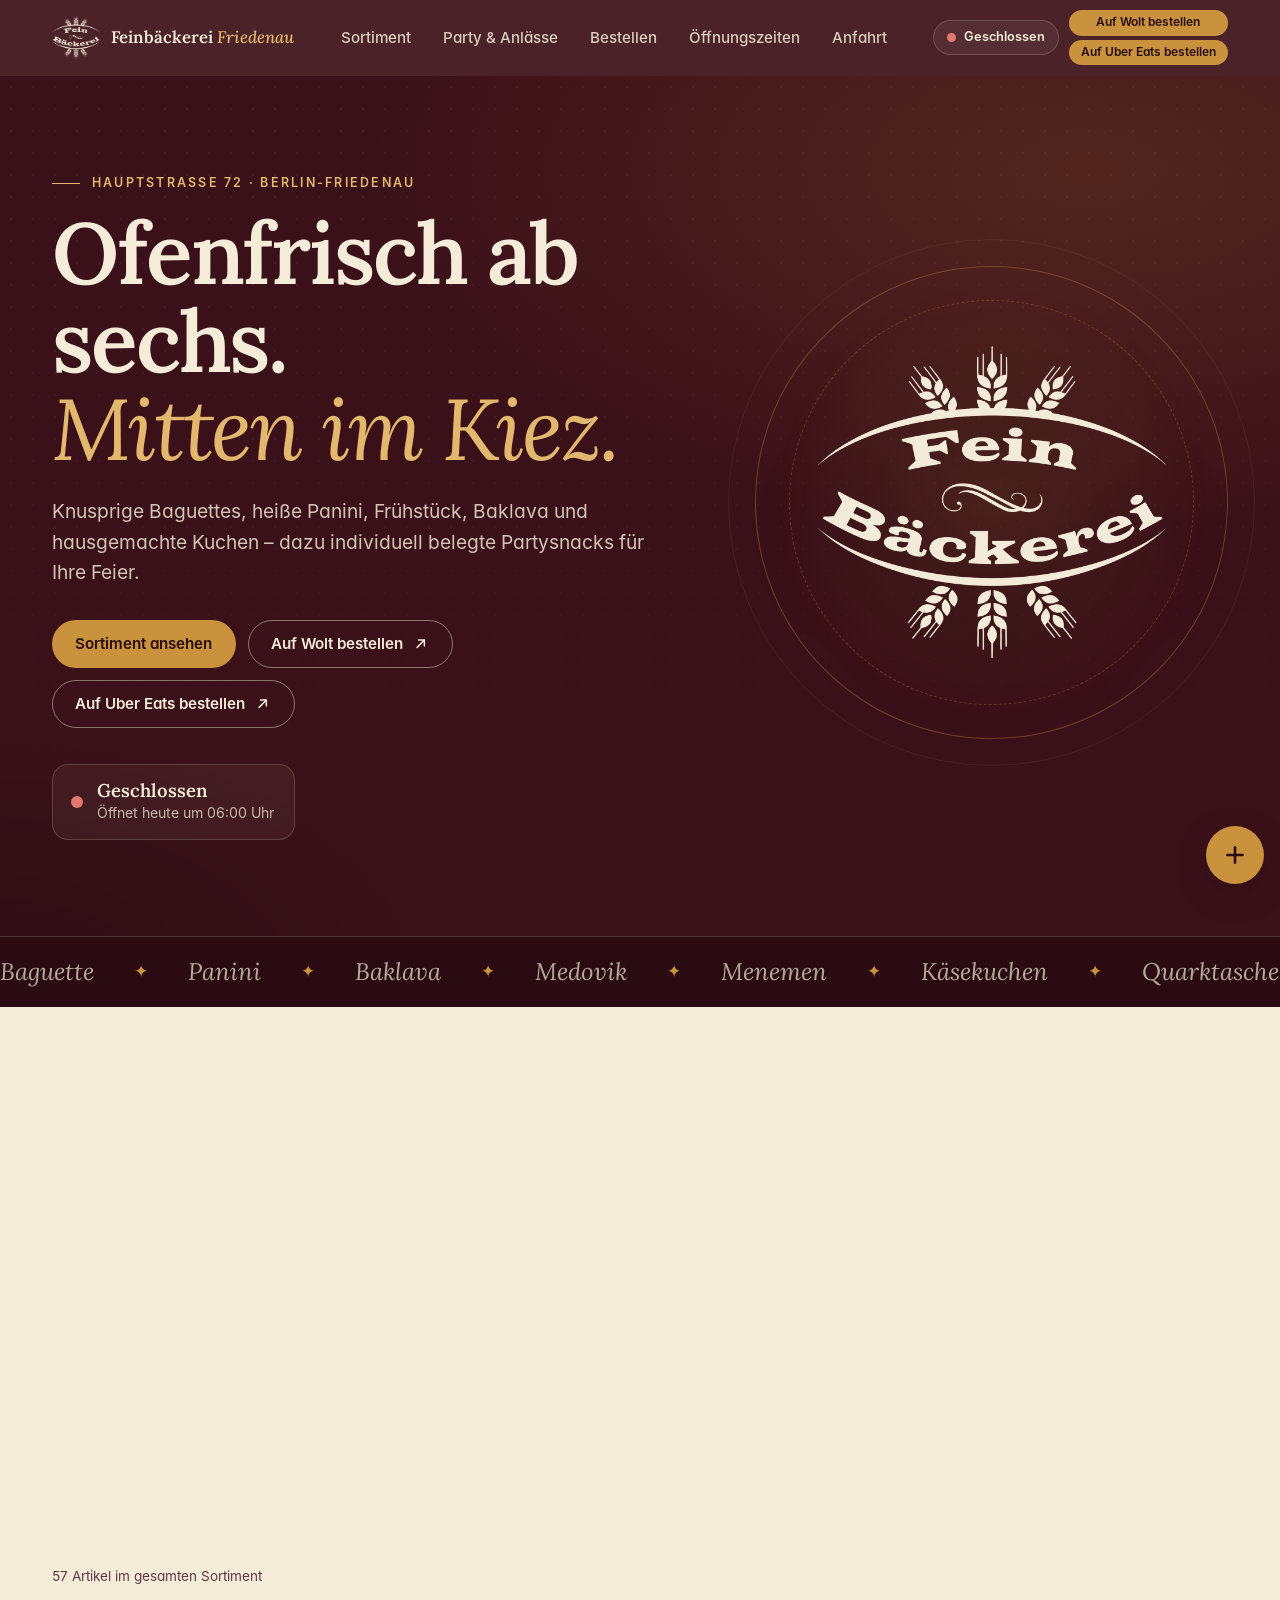
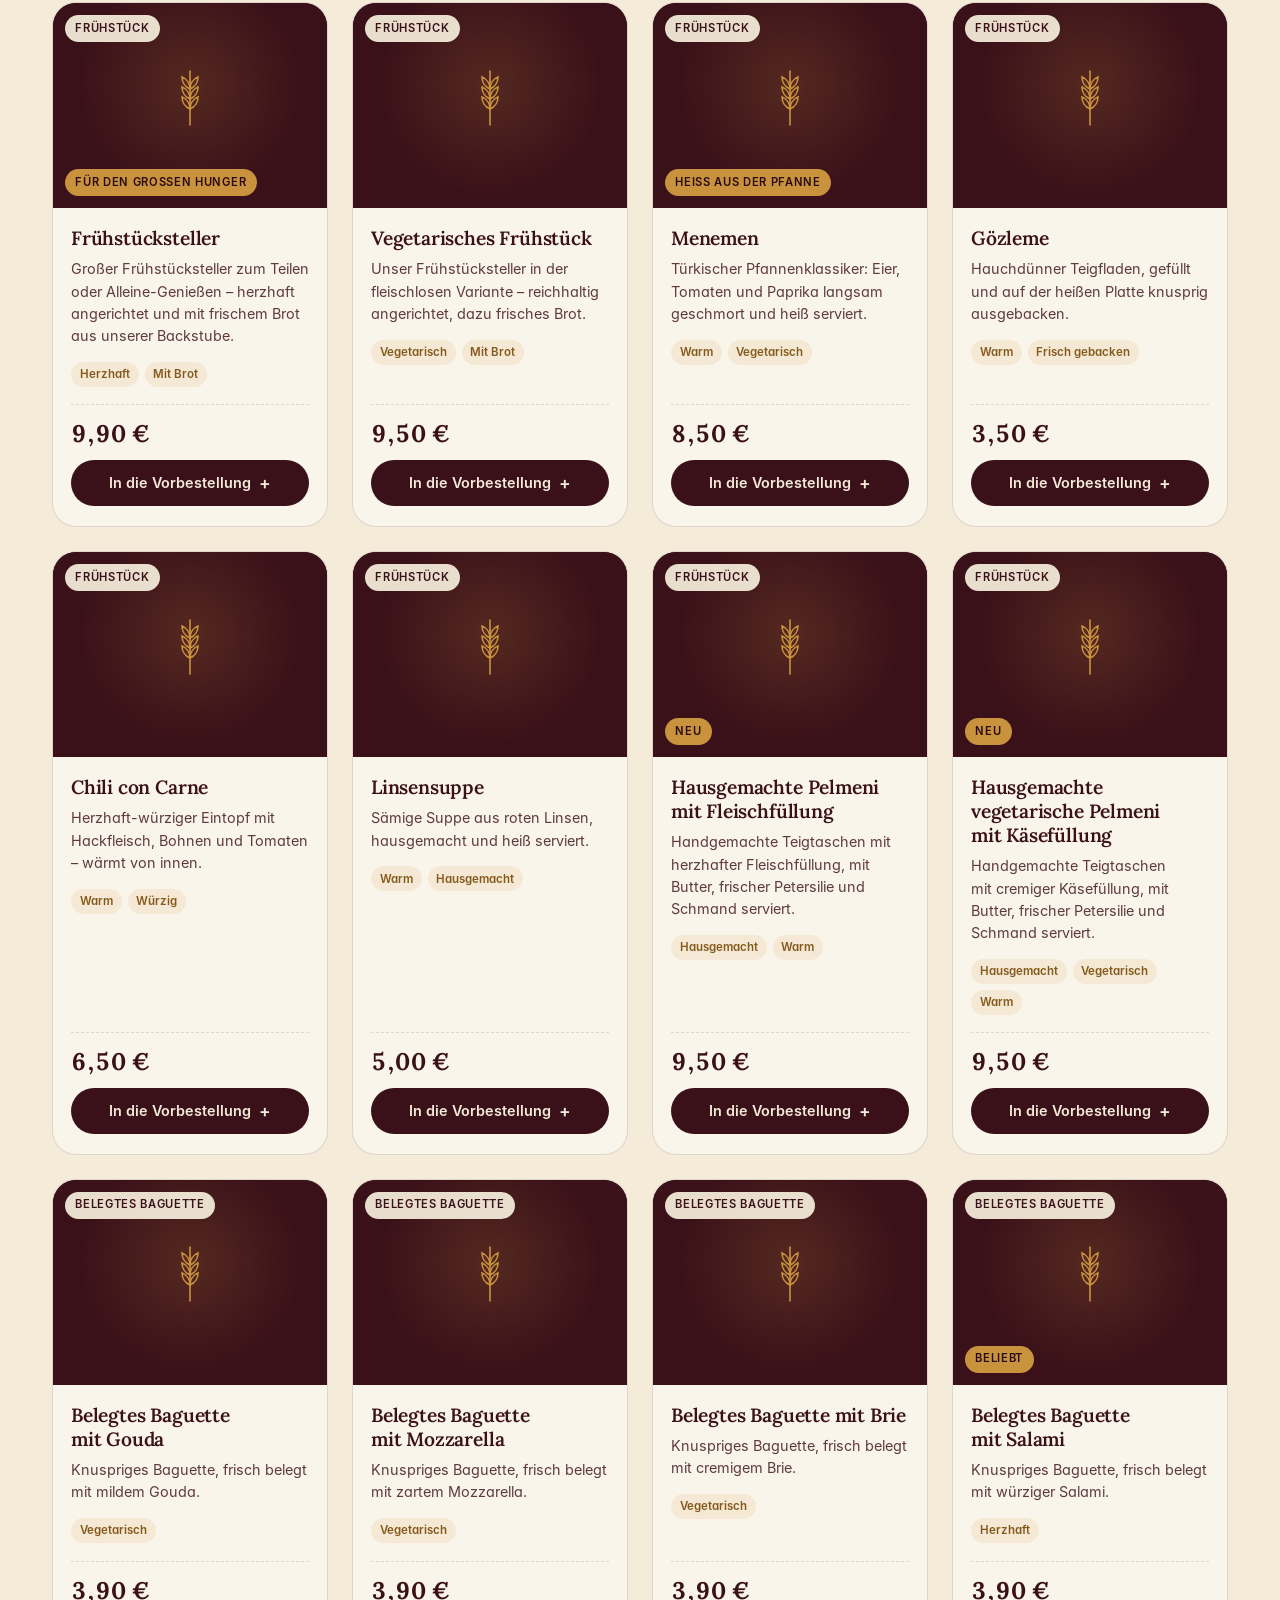
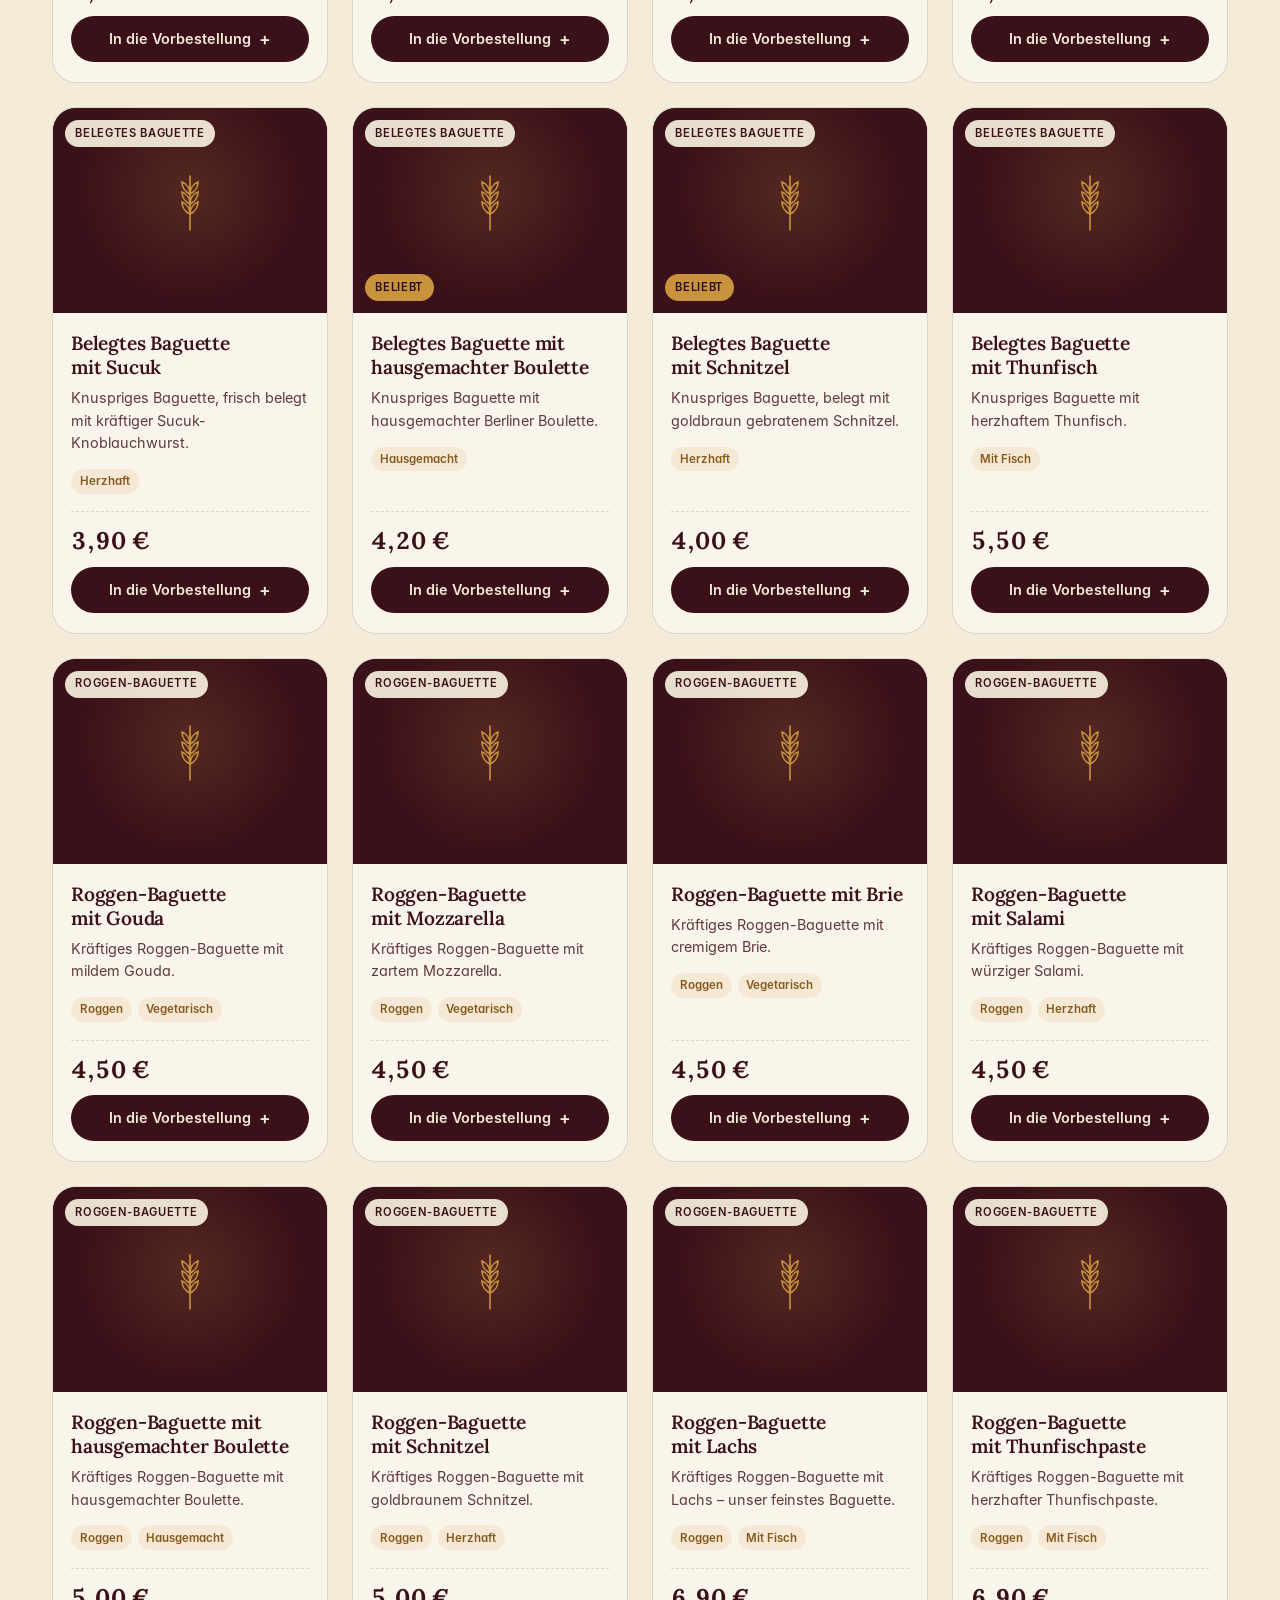
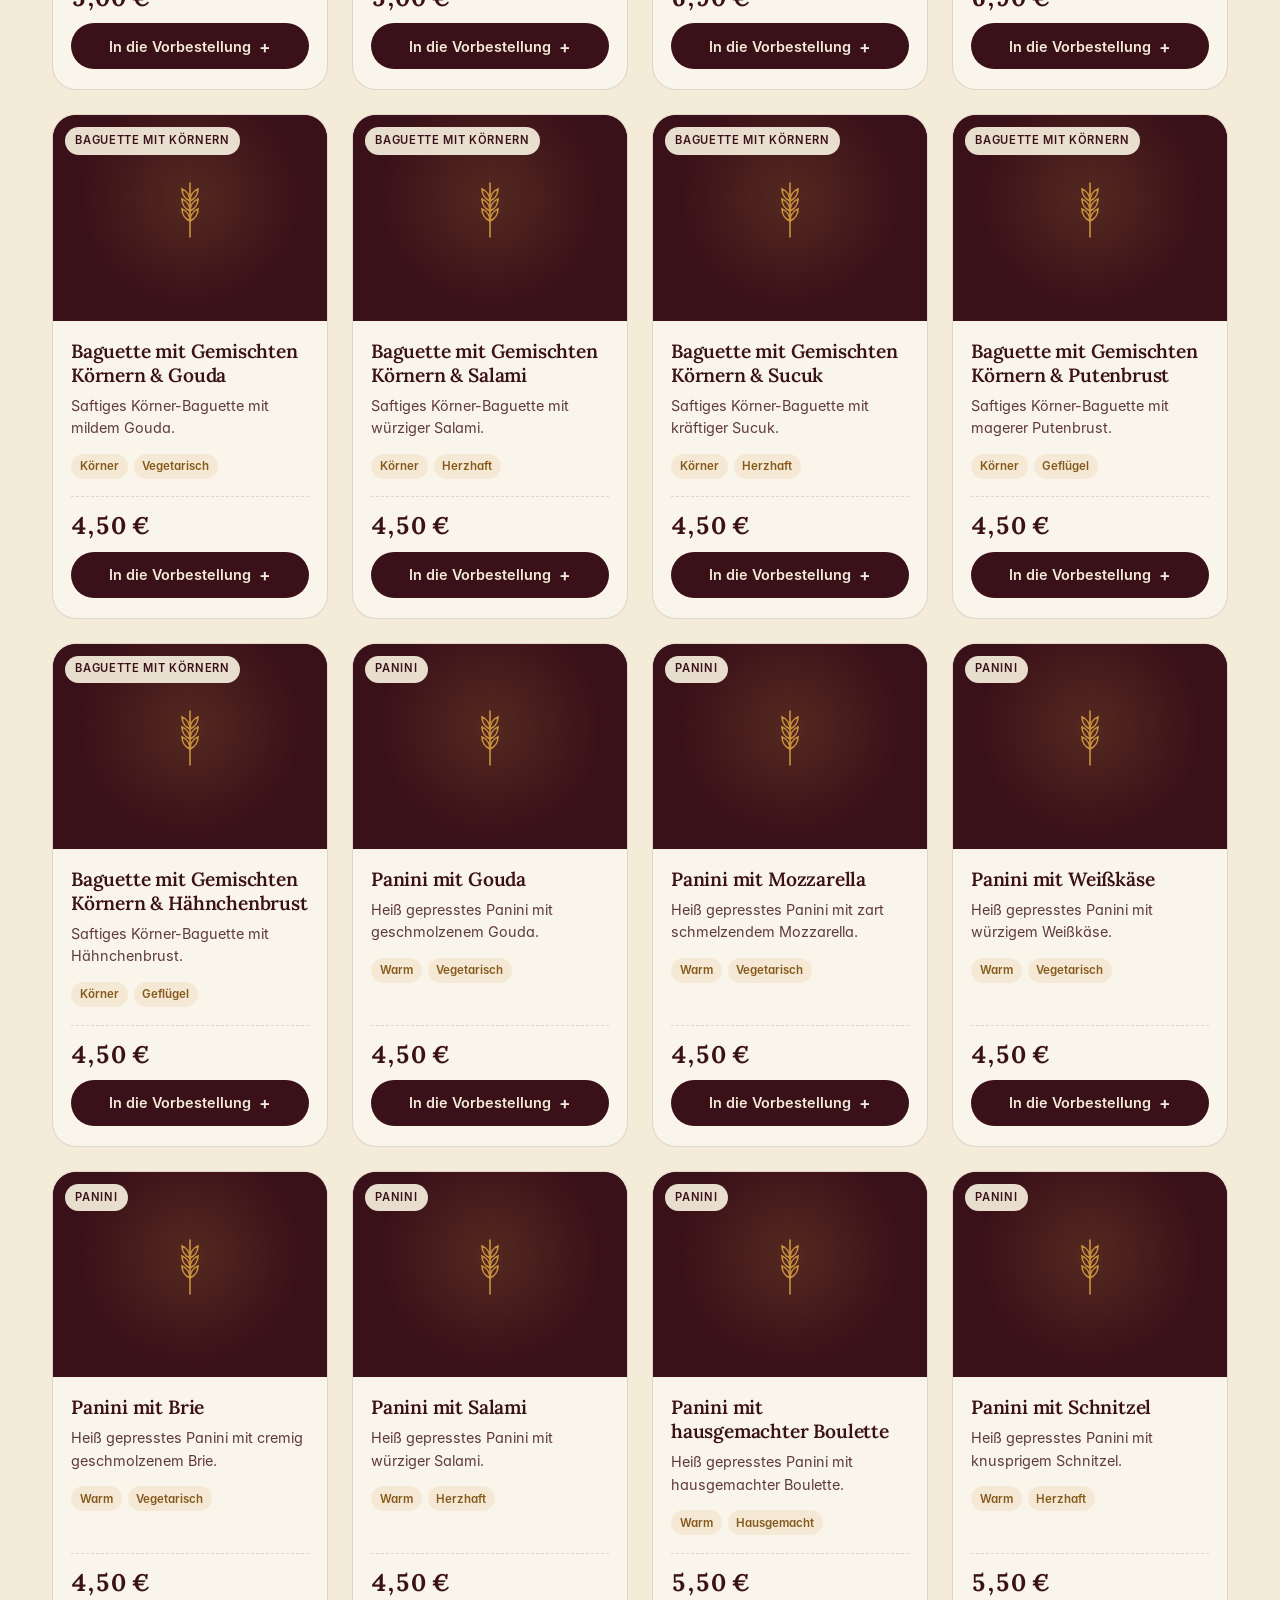
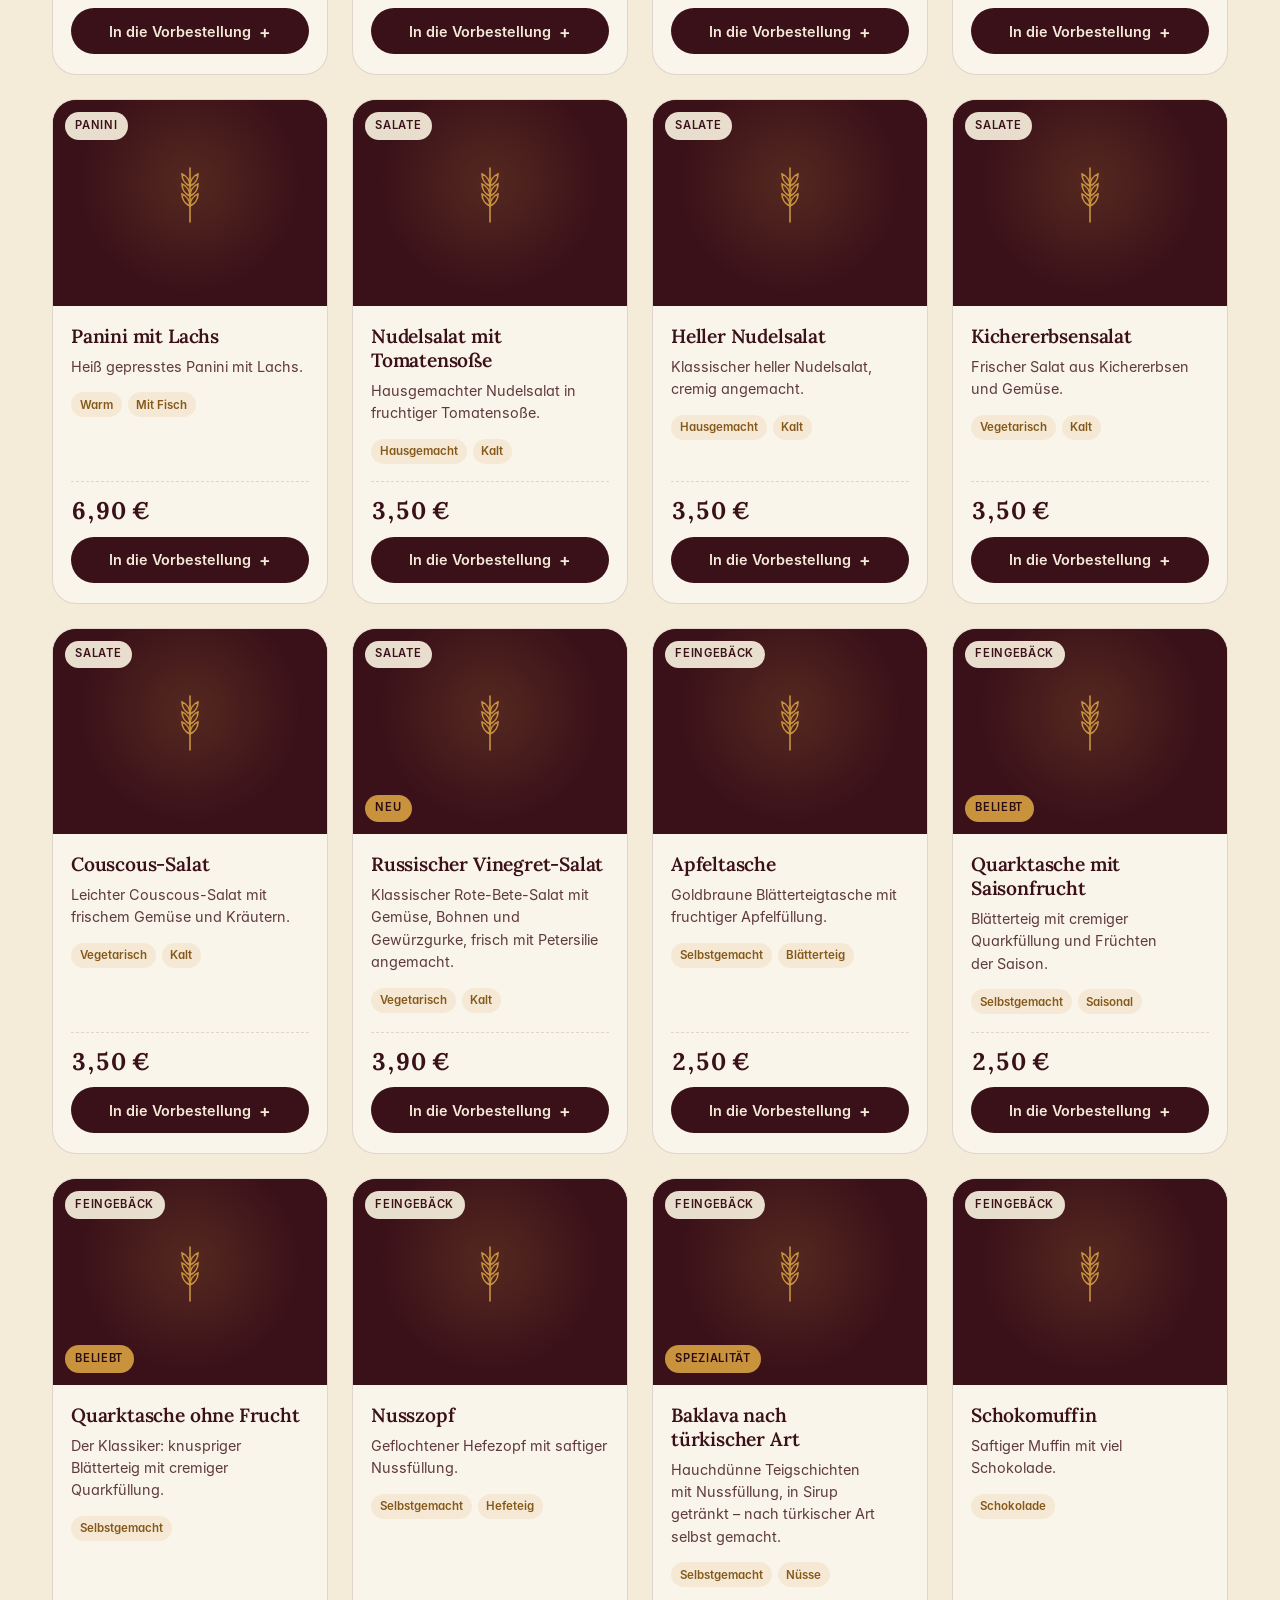
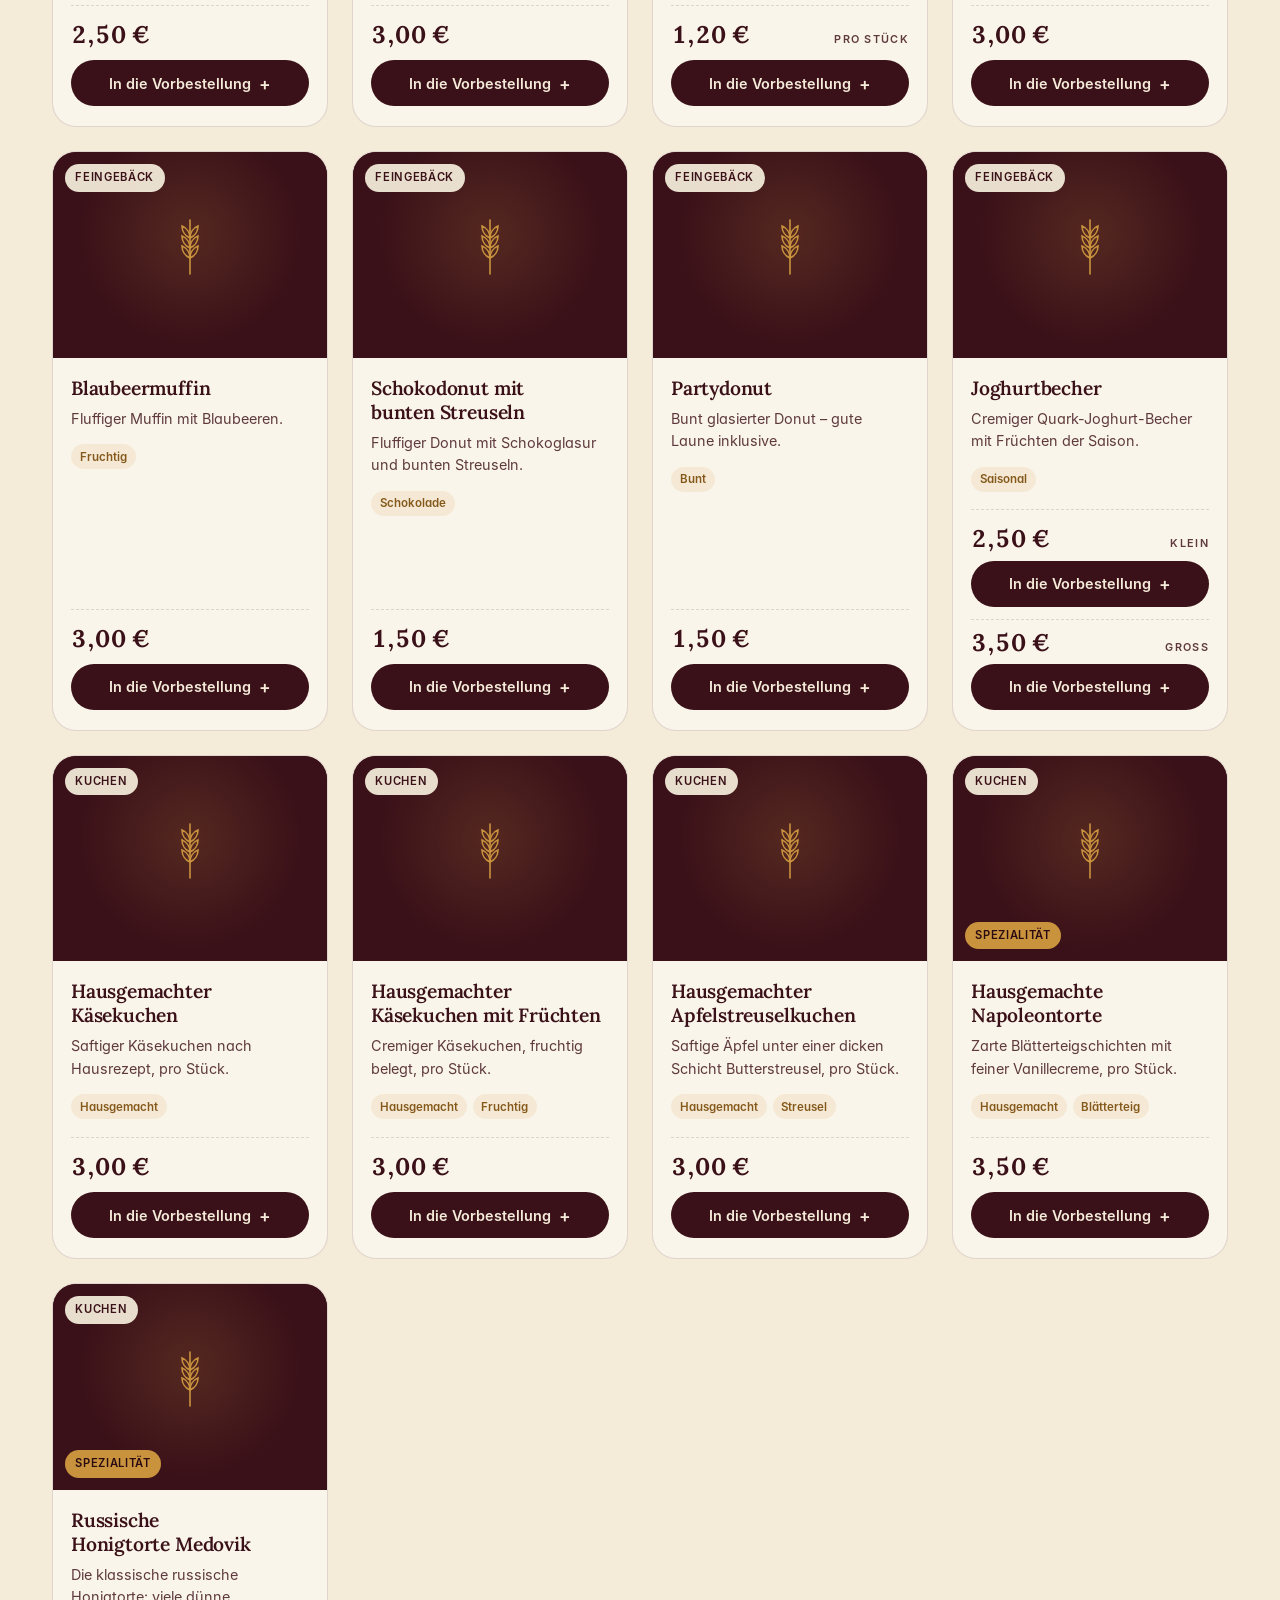
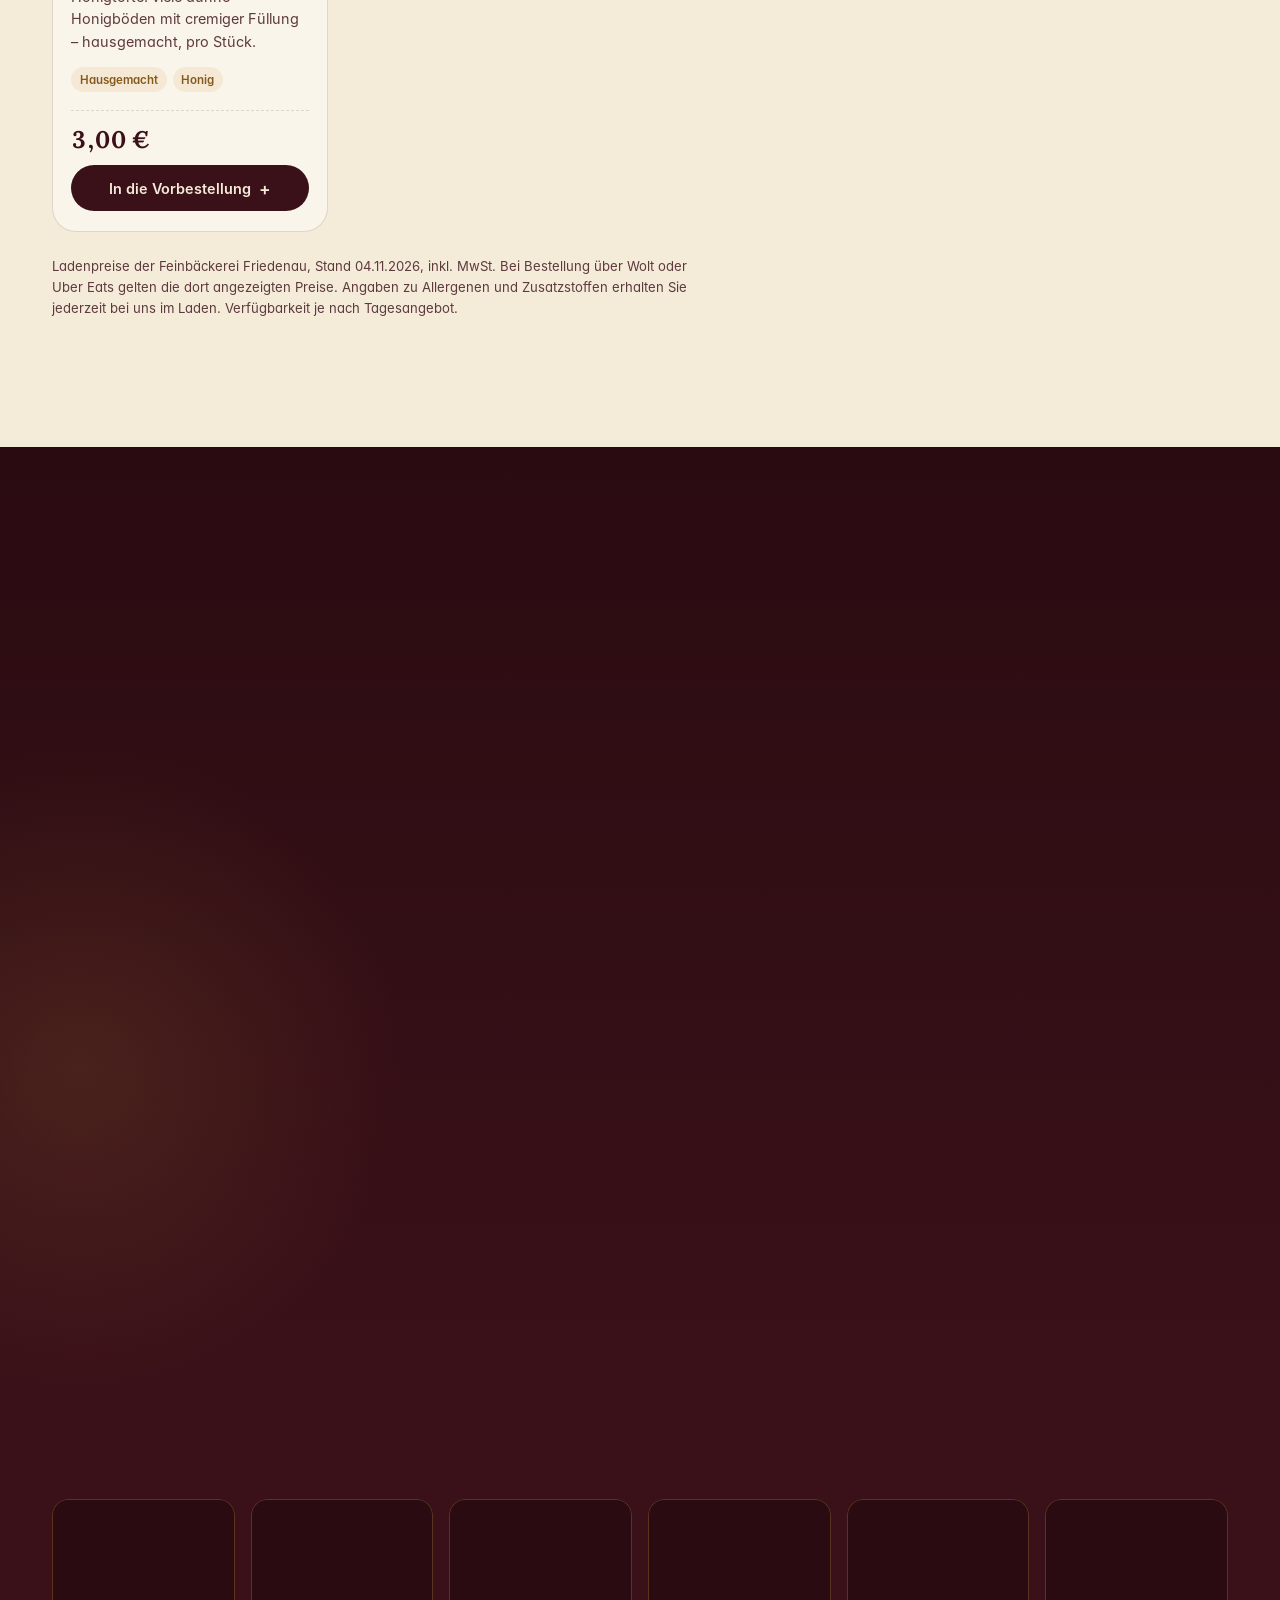
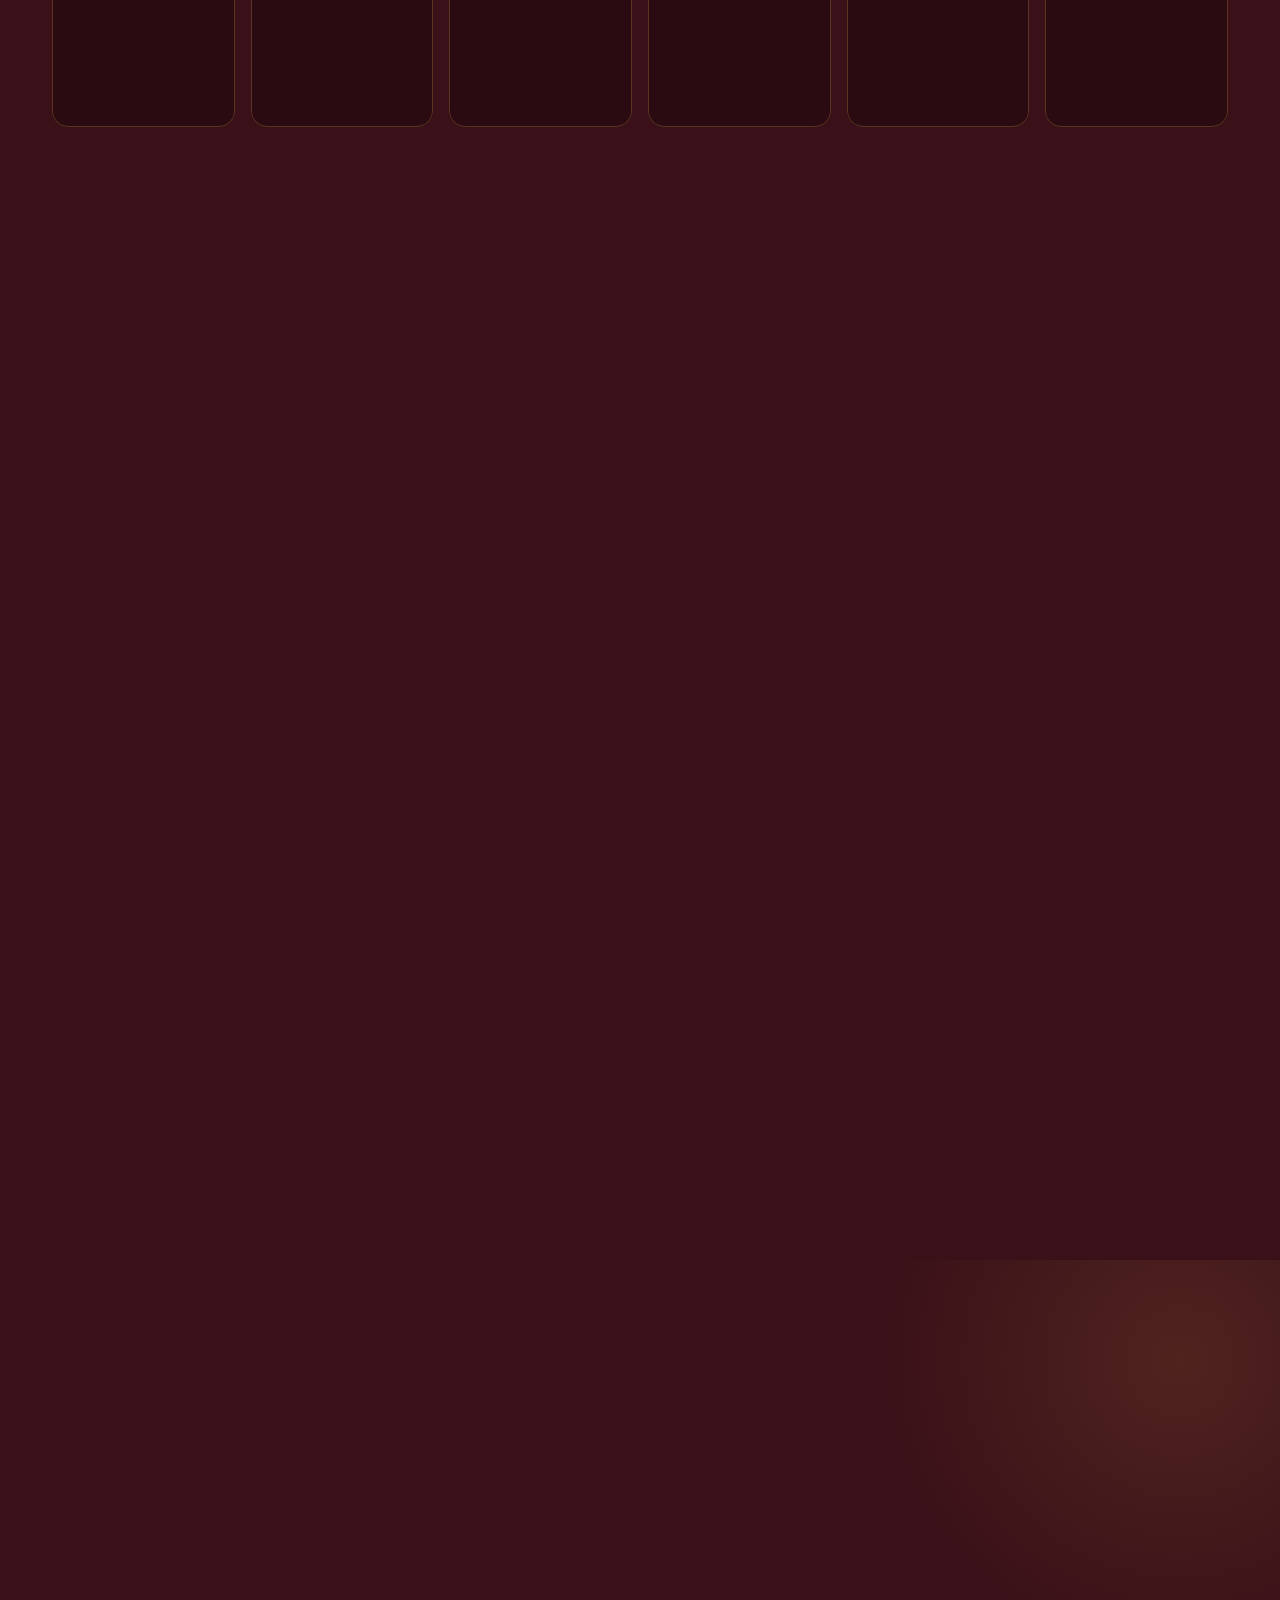
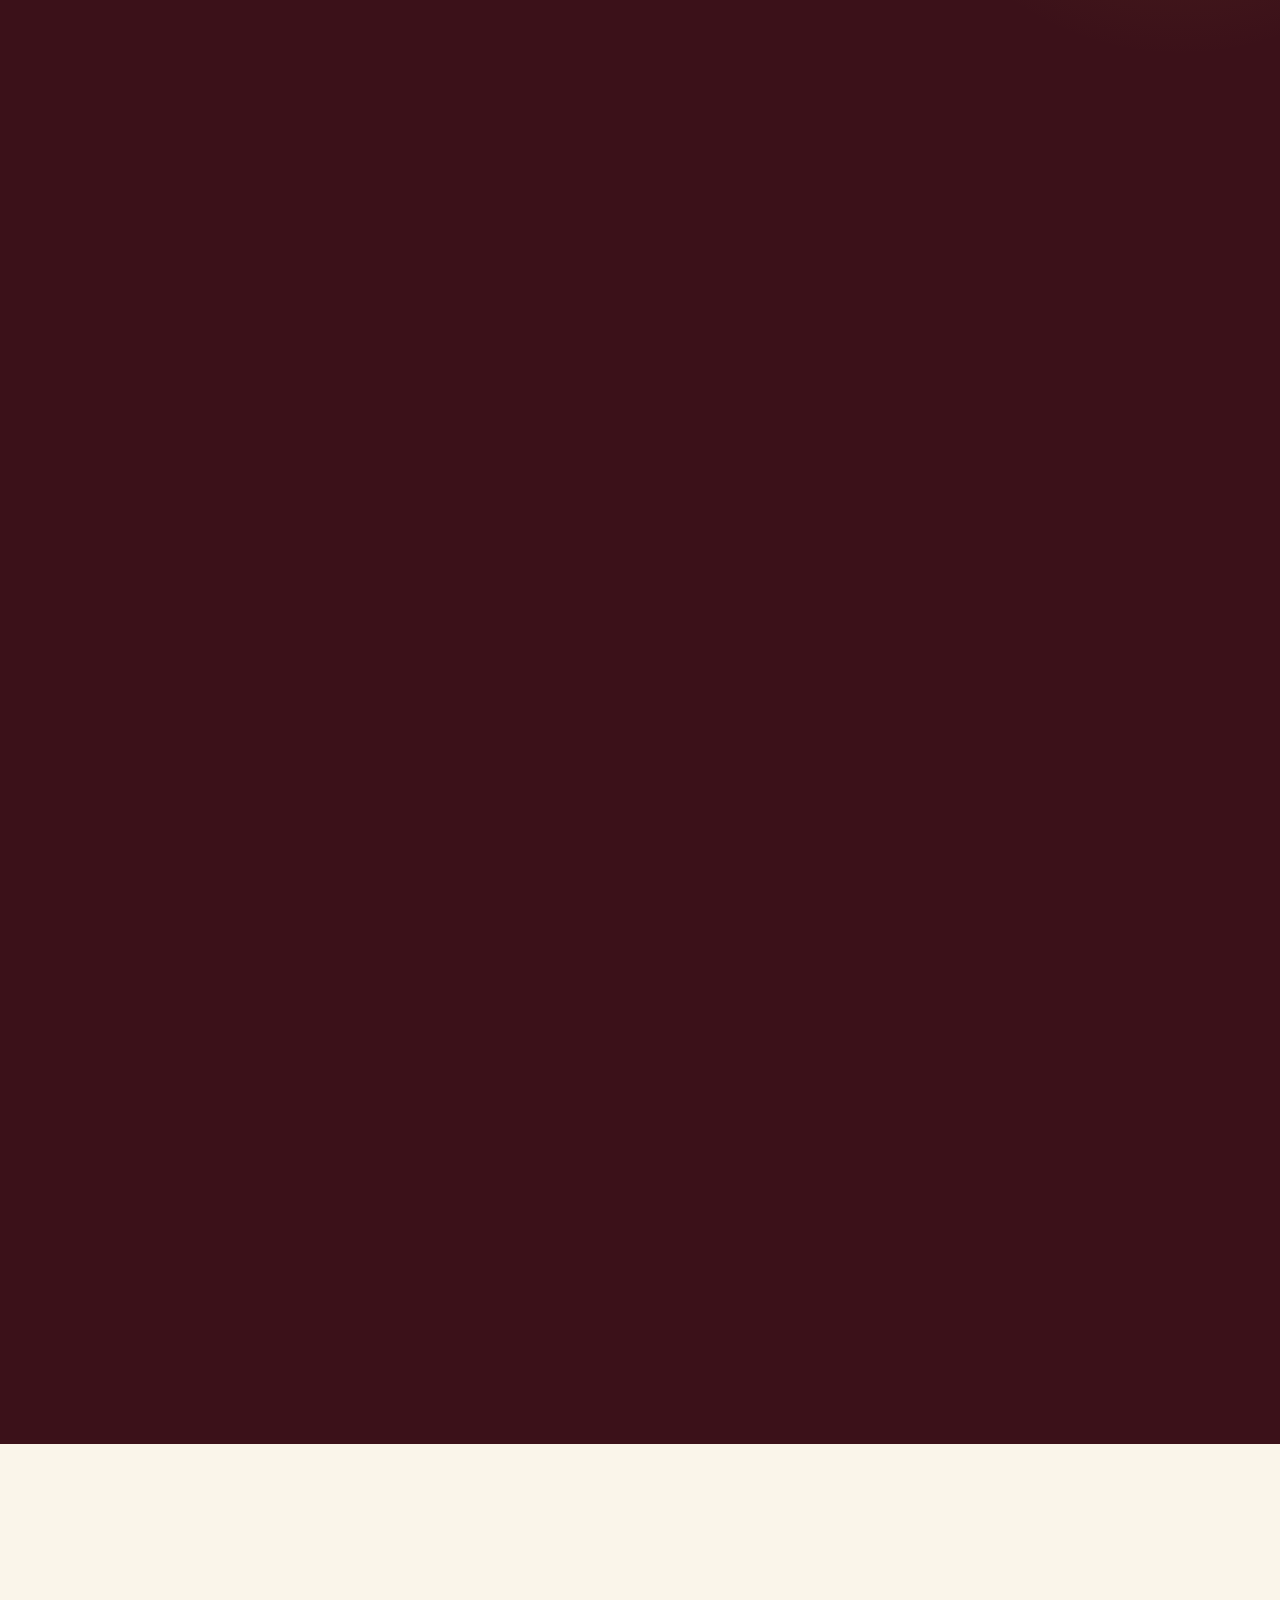
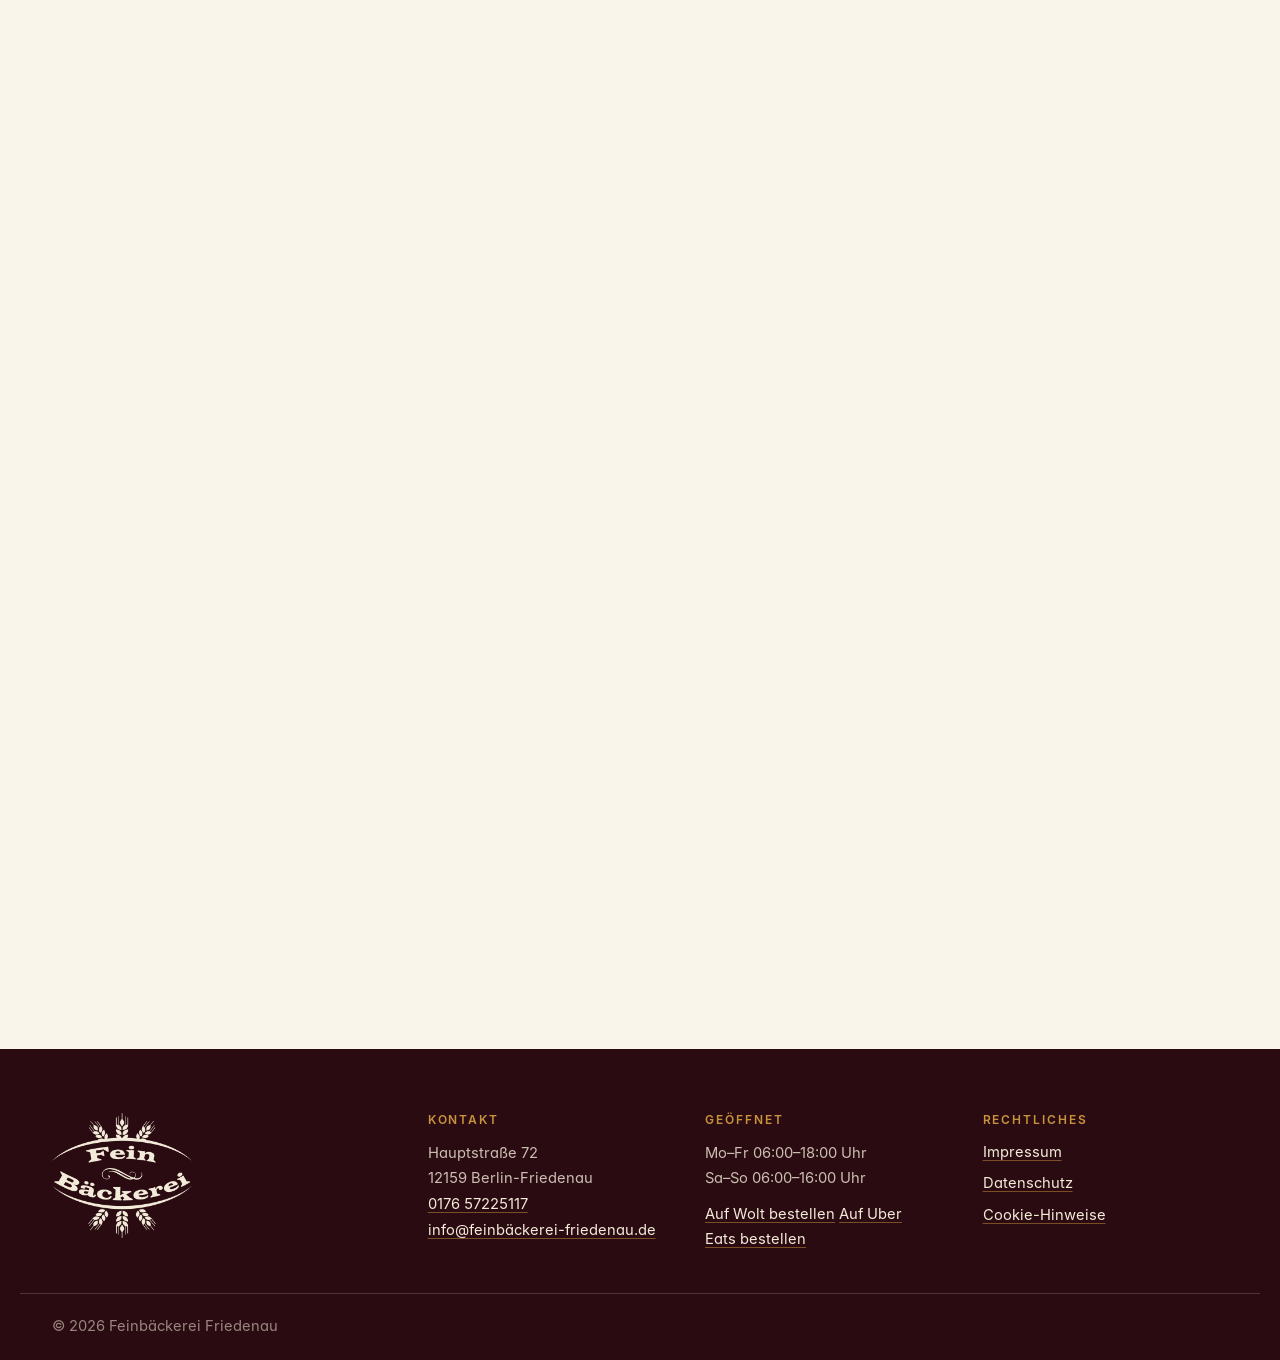
==== index.html @ 84fb08f1 "Restore bakery site, add email contact, owner name and Uber Eats links (6aeb83a8c80f8f4061d27fe2)" ====
<!DOCTYPE html>
<html lang="de" class="no-js">
<head>
  <meta charset="UTF-8">
  <meta name="viewport" content="width=device-width, initial-scale=1, viewport-fit=cover">
  <meta http-equiv="Content-Security-Policy" content="default-src 'self'; script-src 'self'; style-src 'self'; img-src 'self' data:; font-src 'self'; connect-src 'self'; frame-src https://www.google.com https://maps.google.com; object-src 'none'; base-uri 'self'; form-action 'self'">
  <meta name="referrer" content="strict-origin-when-cross-origin">
  <meta name="theme-color" content="#3B1119">
  <meta name="color-scheme" content="light">

  <title>Feinbäckerei Friedenau · Bäckerei &amp; Café in Berlin-Friedenau</title>
  <meta name="description" content="Feinbäckerei Friedenau, Hauptstraße 72, 12159 Berlin: belegte Baguettes, Panini, Frühstück, Salate, hausgemachte Kuchen und Baklava. Mo–Fr 06–18 Uhr, Sa–So 06–16 Uhr. Partysnacks ab 2,50 €/Stück. Online vorbestellen oder per Wolt oder Uber Eats liefern lassen.">
  <link rel="canonical" href="https://feinbaeckerei-friedenau.de/">

  <meta property="og:type" content="website">
  <meta property="og:locale" content="de_DE">
  <meta property="og:site_name" content="Feinbäckerei Friedenau">
  <meta property="og:title" content="Feinbäckerei Friedenau · Bäckerei &amp; Café in Berlin-Friedenau">
  <meta property="og:description" content="Ofenfrisch ab 06:00 Uhr in der Hauptstraße 72 – im Laden oder per Wolt und Uber Eats.">
  <meta property="og:url" content="https://feinbaeckerei-friedenau.de/">
  <meta property="og:image" content="https://feinbaeckerei-friedenau.de/assets/img/og-image.jpg">
  <meta property="og:image:width" content="1200">
  <meta property="og:image:height" content="630">

  <link rel="icon" href="./favicon.ico" sizes="48x48">
  <link rel="icon" href="./favicon-32.png" type="image/png" sizes="32x32">
  <link rel="apple-touch-icon" href="./apple-touch-icon.png">
  <link rel="manifest" href="./site.webmanifest">

  <link rel="preload" href="./assets/fonts/fbf-serif-var.woff" as="font" type="font/woff" crossorigin>
  <link rel="preload" href="./assets/fonts/inter-regular.woff" as="font" type="font/woff" crossorigin>
  <script src="./js/boot.js?v=3.3.1"></script>
  <link rel="stylesheet" href="./css/main.css?v=3.3.2">

  <script type="application/ld+json" id="ld-bakery">
{
  "@context": "https://schema.org",
  "@type": "Bakery",
  "name": "Feinbäckerei Friedenau",
  "url": "https://feinbaeckerei-friedenau.de/",
  "image": "https://feinbaeckerei-friedenau.de/assets/img/og-image.jpg",
  "logo": "https://feinbaeckerei-friedenau.de/assets/img/logo-bordeaux.png",
  "telephone": "+49 176 57225117",
  "email": "info@feinbäckerei-friedenau.de",
  "priceRange": "€",
  "address": {
    "@type": "PostalAddress",
    "streetAddress": "Hauptstraße 72",
    "postalCode": "12159",
    "addressLocality": "Berlin",
    "addressCountry": "DE"
  },
  "geo": {
    "@type": "GeoCoordinates",
    "latitude": 52.4749583,
    "longitude": 13.3390579
  },
  "openingHoursSpecification": [
    {
      "@type": "OpeningHoursSpecification",
      "dayOfWeek": [
        "Monday",
        "Tuesday",
        "Wednesday",
        "Thursday",
        "Friday"
      ],
      "opens": "06:00",
      "closes": "18:00"
    },
    {
      "@type": "OpeningHoursSpecification",
      "dayOfWeek": [
        "Saturday",
        "Sunday"
      ],
      "opens": "06:00",
      "closes": "16:00"
    }
  ],
  "sameAs": [
    "https://wolt.com/de/deu/berlin/venue/feinbckerei-friedenau",
    "https://www.ubereats.com/de/store/feinbackerei-friedenau/RZazOXINXJOKDFQxhTHb7A"
  ],
  "hasMenu": {
    "@type": "Menu",
    "name": "Sortiment",
    "hasMenuSection": [
      {
        "@type": "MenuSection",
        "name": "Frühstück & Warmes",
        "hasMenuItem": [
          {
            "@type": "MenuItem",
            "name": "Frühstücksteller",
            "description": "Großer Frühstücksteller zum Teilen oder Alleine-Genießen – herzhaft angerichtet und mit frischem Brot aus unserer Backstube.",
            "offers": {
              "@type": "Offer",
              "price": "9.90",
              "priceCurrency": "EUR"
            }
          },
          {
            "@type": "MenuItem",
            "name": "Vegetarisches Frühstück",
            "description": "Unser Frühstücksteller in der fleischlosen Variante – reichhaltig angerichtet, dazu frisches Brot.",
            "offers": {
              "@type": "Offer",
              "price": "9.50",
              "priceCurrency": "EUR"
            }
          },
          {
            "@type": "MenuItem",
            "name": "Menemen",
            "description": "Türkischer Pfannenklassiker: Eier, Tomaten und Paprika langsam geschmort und heiß serviert.",
            "offers": {
              "@type": "Offer",
              "price": "8.50",
              "priceCurrency": "EUR"
            }
          },
          {
            "@type": "MenuItem",
            "name": "Gözleme",
            "description": "Hauchdünner Teigfladen, gefüllt und auf der heißen Platte knusprig ausgebacken.",
            "offers": {
              "@type": "Offer",
              "price": "3.50",
              "priceCurrency": "EUR"
            }
          },
          {
            "@type": "MenuItem",
            "name": "Chili con Carne",
            "description": "Herzhaft-würziger Eintopf mit Hackfleisch, Bohnen und Tomaten – wärmt von innen.",
            "offers": {
              "@type": "Offer",
              "price": "6.50",
              "priceCurrency": "EUR"
            }
          },
          {
            "@type": "MenuItem",
            "name": "Linsensuppe",
            "description": "Sämige Suppe aus roten Linsen, hausgemacht und heiß serviert.",
            "offers": {
              "@type": "Offer",
              "price": "5.00",
              "priceCurrency": "EUR"
            }
          },
          {
            "@type": "MenuItem",
            "name": "Hausgemachte Pelmeni mit Fleischfüllung",
            "description": "Handgemachte Teigtaschen mit herzhafter Fleischfüllung, mit Butter, frischer Petersilie und Schmand serviert.",
            "offers": {
              "@type": "Offer",
              "price": "9.50",
              "priceCurrency": "EUR"
            }
          },
          {
            "@type": "MenuItem",
            "name": "Hausgemachte vegetarische Pelmeni mit Käsefüllung",
            "description": "Handgemachte Teigtaschen mit cremiger Käsefüllung, mit Butter, frischer Petersilie und Schmand serviert.",
            "offers": {
              "@type": "Offer",
              "price": "9.50",
              "priceCurrency": "EUR"
            }
          }
        ]
      },
      {
        "@type": "MenuSection",
        "name": "Brot & Brötchen",
        "hasMenuItem": [
          {
            "@type": "MenuItem",
            "name": "Belegtes Baguette mit Gouda",
            "description": "Knuspriges Baguette, frisch belegt mit mildem Gouda.",
            "offers": {
              "@type": "Offer",
              "price": "3.90",
              "priceCurrency": "EUR"
            }
          },
          {
            "@type": "MenuItem",
            "name": "Belegtes Baguette mit Mozzarella",
            "description": "Knuspriges Baguette, frisch belegt mit zartem Mozzarella.",
            "offers": {
              "@type": "Offer",
              "price": "3.90",
              "priceCurrency": "EUR"
            }
          },
          {
            "@type": "MenuItem",
            "name": "Belegtes Baguette mit Brie",
            "description": "Knuspriges Baguette, frisch belegt mit cremigem Brie.",
            "offers": {
              "@type": "Offer",
              "price": "3.90",
              "priceCurrency": "EUR"
            }
          },
          {
            "@type": "MenuItem",
            "name": "Belegtes Baguette mit Salami",
            "description": "Knuspriges Baguette, frisch belegt mit würziger Salami.",
            "offers": {
              "@type": "Offer",
              "price": "3.90",
              "priceCurrency": "EUR"
            }
          },
          {
            "@type": "MenuItem",
            "name": "Belegtes Baguette mit Sucuk",
            "description": "Knuspriges Baguette, frisch belegt mit kräftiger Sucuk-Knoblauchwurst.",
            "offers": {
              "@type": "Offer",
              "price": "3.90",
              "priceCurrency": "EUR"
            }
          },
          {
            "@type": "MenuItem",
            "name": "Belegtes Baguette mit hausgemachter Boulette",
            "description": "Knuspriges Baguette mit hausgemachter Berliner Boulette.",
            "offers": {
              "@type": "Offer",
              "price": "4.20",
              "priceCurrency": "EUR"
            }
          },
          {
            "@type": "MenuItem",
            "name": "Belegtes Baguette mit Schnitzel",
            "description": "Knuspriges Baguette, belegt mit goldbraun gebratenem Schnitzel.",
            "offers": {
              "@type": "Offer",
              "price": "4.00",
              "priceCurrency": "EUR"
            }
          },
          {
            "@type": "MenuItem",
            "name": "Belegtes Baguette mit Thunfisch",
            "description": "Knuspriges Baguette mit herzhaftem Thunfisch.",
            "offers": {
              "@type": "Offer",
              "price": "5.50",
              "priceCurrency": "EUR"
            }
          },
          {
            "@type": "MenuItem",
            "name": "Roggen-Baguette mit Gouda",
            "description": "Kräftiges Roggen-Baguette mit mildem Gouda.",
            "offers": {
              "@type": "Offer",
              "price": "4.50",
              "priceCurrency": "EUR"
            }
          },
          {
            "@type": "MenuItem",
            "name": "Roggen-Baguette mit Mozzarella",
            "description": "Kräftiges Roggen-Baguette mit zartem Mozzarella.",
            "offers": {
              "@type": "Offer",
              "price": "4.50",
              "priceCurrency": "EUR"
            }
          },
          {
            "@type": "MenuItem",
            "name": "Roggen-Baguette mit Brie",
            "description": "Kräftiges Roggen-Baguette mit cremigem Brie.",
            "offers": {
              "@type": "Offer",
              "price": "4.50",
              "priceCurrency": "EUR"
            }
          },
          {
            "@type": "MenuItem",
            "name": "Roggen-Baguette mit Salami",
            "description": "Kräftiges Roggen-Baguette mit würziger Salami.",
            "offers": {
              "@type": "Offer",
              "price": "4.50",
              "priceCurrency": "EUR"
            }
          },
          {
            "@type": "MenuItem",
            "name": "Roggen-Baguette mit hausgemachter Boulette",
            "description": "Kräftiges Roggen-Baguette mit hausgemachter Boulette.",
            "offers": {
              "@type": "Offer",
              "price": "5.00",
              "priceCurrency": "EUR"
            }
          },
          {
            "@type": "MenuItem",
            "name": "Roggen-Baguette mit Schnitzel",
            "description": "Kräftiges Roggen-Baguette mit goldbraunem Schnitzel.",
            "offers": {
              "@type": "Offer",
              "price": "5.00",
              "priceCurrency": "EUR"
            }
          },
          {
            "@type": "MenuItem",
            "name": "Roggen-Baguette mit Lachs",
            "description": "Kräftiges Roggen-Baguette mit Lachs – unser feinstes Baguette.",
            "offers": {
              "@type": "Offer",
              "price": "6.90",
              "priceCurrency": "EUR"
            }
          },
          {
            "@type": "MenuItem",
            "name": "Roggen-Baguette mit Thunfischpaste",
            "description": "Kräftiges Roggen-Baguette mit herzhafter Thunfischpaste.",
            "offers": {
              "@type": "Offer",
              "price": "6.90",
              "priceCurrency": "EUR"
            }
          },
          {
            "@type": "MenuItem",
            "name": "Baguette mit Gemischten Körnern & Gouda",
            "description": "Saftiges Körner-Baguette mit mildem Gouda.",
            "offers": {
              "@type": "Offer",
              "price": "4.50",
              "priceCurrency": "EUR"
            }
          },
          {
            "@type": "MenuItem",
            "name": "Baguette mit Gemischten Körnern & Salami",
            "description": "Saftiges Körner-Baguette mit würziger Salami.",
            "offers": {
              "@type": "Offer",
              "price": "4.50",
              "priceCurrency": "EUR"
            }
          },
          {
            "@type": "MenuItem",
            "name": "Baguette mit Gemischten Körnern & Sucuk",
            "description": "Saftiges Körner-Baguette mit kräftiger Sucuk.",
            "offers": {
              "@type": "Offer",
              "price": "4.50",
              "priceCurrency": "EUR"
            }
          },
          {
            "@type": "MenuItem",
            "name": "Baguette mit Gemischten Körnern & Putenbrust",
            "description": "Saftiges Körner-Baguette mit magerer Putenbrust.",
            "offers": {
              "@type": "Offer",
              "price": "4.50",
              "priceCurrency": "EUR"
            }
          },
          {
            "@type": "MenuItem",
            "name": "Baguette mit Gemischten Körnern & Hähnchenbrust",
            "description": "Saftiges Körner-Baguette mit Hähnchenbrust.",
            "offers": {
              "@type": "Offer",
              "price": "4.50",
              "priceCurrency": "EUR"
            }
          },
          {
            "@type": "MenuItem",
            "name": "Panini mit Gouda",
            "description": "Heiß gepresstes Panini mit geschmolzenem Gouda.",
            "offers": {
              "@type": "Offer",
              "price": "4.50",
              "priceCurrency": "EUR"
            }
          },
          {
            "@type": "MenuItem",
            "name": "Panini mit Mozzarella",
            "description": "Heiß gepresstes Panini mit zart schmelzendem Mozzarella.",
            "offers": {
              "@type": "Offer",
              "price": "4.50",
              "priceCurrency": "EUR"
            }
          },
          {
            "@type": "MenuItem",
            "name": "Panini mit Weißkäse",
            "description": "Heiß gepresstes Panini mit würzigem Weißkäse.",
            "offers": {
              "@type": "Offer",
              "price": "4.50",
              "priceCurrency": "EUR"
            }
          },
          {
            "@type": "MenuItem",
            "name": "Panini mit Brie",
            "description": "Heiß gepresstes Panini mit cremig geschmolzenem Brie.",
            "offers": {
              "@type": "Offer",
              "price": "4.50",
              "priceCurrency": "EUR"
            }
          },
          {
            "@type": "MenuItem",
            "name": "Panini mit Salami",
            "description": "Heiß gepresstes Panini mit würziger Salami.",
            "offers": {
              "@type": "Offer",
              "price": "4.50",
              "priceCurrency": "EUR"
            }
          },
          {
            "@type": "MenuItem",
            "name": "Panini mit hausgemachter Boulette",
            "description": "Heiß gepresstes Panini mit hausgemachter Boulette.",
            "offers": {
              "@type": "Offer",
              "price": "5.50",
              "priceCurrency": "EUR"
            }
          },
          {
            "@type": "MenuItem",
            "name": "Panini mit Schnitzel",
            "description": "Heiß gepresstes Panini mit knusprigem Schnitzel.",
            "offers": {
              "@type": "Offer",
              "price": "5.50",
              "priceCurrency": "EUR"
            }
          },
          {
            "@type": "MenuItem",
            "name": "Panini mit Lachs",
            "description": "Heiß gepresstes Panini mit Lachs.",
            "offers": {
              "@type": "Offer",
              "price": "6.90",
              "priceCurrency": "EUR"
            }
          }
        ]
      },
      {
        "@type": "MenuSection",
        "name": "Salate",
        "hasMenuItem": [
          {
            "@type": "MenuItem",
            "name": "Nudelsalat mit Tomatensoße",
            "description": "Hausgemachter Nudelsalat in fruchtiger Tomatensoße.",
            "offers": {
              "@type": "Offer",
              "price": "3.50",
              "priceCurrency": "EUR"
            }
          },
          {
            "@type": "MenuItem",
            "name": "Heller Nudelsalat",
            "description": "Klassischer heller Nudelsalat, cremig angemacht.",
            "offers": {
              "@type": "Offer",
              "price": "3.50",
              "priceCurrency": "EUR"
            }
          },
          {
            "@type": "MenuItem",
            "name": "Kichererbsensalat",
            "description": "Frischer Salat aus Kichererbsen und Gemüse.",
            "offers": {
              "@type": "Offer",
              "price": "3.50",
              "priceCurrency": "EUR"
            }
          },
          {
            "@type": "MenuItem",
            "name": "Couscous-Salat",
            "description": "Leichter Couscous-Salat mit frischem Gemüse und Kräutern.",
            "offers": {
              "@type": "Offer",
              "price": "3.50",
              "priceCurrency": "EUR"
            }
          },
          {
            "@type": "MenuItem",
            "name": "Russischer Vinegret-Salat",
            "description": "Klassischer Rote-Bete-Salat mit Gemüse, Bohnen und Gewürzgurke, frisch mit Petersilie angemacht.",
            "offers": {
              "@type": "Offer",
              "price": "3.90",
              "priceCurrency": "EUR"
            }
          }
        ]
      },
      {
        "@type": "MenuSection",
        "name": "Süßes Feingebäck",
        "hasMenuItem": [
          {
            "@type": "MenuItem",
            "name": "Apfeltasche",
            "description": "Goldbraune Blätterteigtasche mit fruchtiger Apfelfüllung.",
            "offers": {
              "@type": "Offer",
              "price": "2.50",
              "priceCurrency": "EUR"
            }
          },
          {
            "@type": "MenuItem",
            "name": "Quarktasche mit Saisonfrucht",
            "description": "Blätterteig mit cremiger Quarkfüllung und Früchten der Saison.",
            "offers": {
              "@type": "Offer",
              "price": "2.50",
              "priceCurrency": "EUR"
            }
          },
          {
            "@type": "MenuItem",
            "name": "Quarktasche ohne Frucht",
            "description": "Der Klassiker: knuspriger Blätterteig mit cremiger Quarkfüllung.",
            "offers": {
              "@type": "Offer",
              "price": "2.50",
              "priceCurrency": "EUR"
            }
          },
          {
            "@type": "MenuItem",
            "name": "Nusszopf",
            "description": "Geflochtener Hefezopf mit saftiger Nussfüllung.",
            "offers": {
              "@type": "Offer",
              "price": "3.00",
              "priceCurrency": "EUR"
            }
          },
          {
            "@type": "MenuItem",
            "name": "Baklava nach türkischer Art",
            "description": "Hauchdünne Teigschichten mit Nussfüllung, in Sirup getränkt – nach türkischer Art selbst gemacht.",
            "offers": {
              "@type": "Offer",
              "price": "1.20",
              "priceCurrency": "EUR"
            }
          },
          {
            "@type": "MenuItem",
            "name": "Schokomuffin",
            "description": "Saftiger Muffin mit viel Schokolade.",
            "offers": {
              "@type": "Offer",
              "price": "3.00",
              "priceCurrency": "EUR"
            }
          },
          {
            "@type": "MenuItem",
            "name": "Blaubeermuffin",
            "description": "Fluffiger Muffin mit Blaubeeren.",
            "offers": {
              "@type": "Offer",
              "price": "3.00",
              "priceCurrency": "EUR"
            }
          },
          {
            "@type": "MenuItem",
            "name": "Schokodonut mit bunten Streuseln",
            "description": "Fluffiger Donut mit Schokoglasur und bunten Streuseln.",
            "offers": {
              "@type": "Offer",
              "price": "1.50",
              "priceCurrency": "EUR"
            }
          },
          {
            "@type": "MenuItem",
            "name": "Partydonut",
            "description": "Bunt glasierter Donut – gute Laune inklusive.",
            "offers": {
              "@type": "Offer",
              "price": "1.50",
              "priceCurrency": "EUR"
            }
          },
          {
            "@type": "MenuItem",
            "name": "Joghurtbecher",
            "description": "Cremiger Quark-Joghurt-Becher mit Früchten der Saison.",
            "offers": [
              {
                "@type": "Offer",
                "price": "2.50",
                "priceCurrency": "EUR"
              },
              {
                "@type": "Offer",
                "price": "3.50",
                "priceCurrency": "EUR"
              }
            ]
          }
        ]
      },
      {
        "@type": "MenuSection",
        "name": "Kuchen & Torten",
        "hasMenuItem": [
          {
            "@type": "MenuItem",
            "name": "Hausgemachter Käsekuchen",
            "description": "Saftiger Käsekuchen nach Hausrezept, pro Stück.",
            "offers": {
              "@type": "Offer",
              "price": "3.00",
              "priceCurrency": "EUR"
            }
          },
          {
            "@type": "MenuItem",
            "name": "Hausgemachter Käsekuchen mit Früchten",
            "description": "Cremiger Käsekuchen, fruchtig belegt, pro Stück.",
            "offers": {
              "@type": "Offer",
              "price": "3.00",
              "priceCurrency": "EUR"
            }
          },
          {
            "@type": "MenuItem",
            "name": "Hausgemachter Apfelstreuselkuchen",
            "description": "Saftige Äpfel unter einer dicken Schicht Butterstreusel, pro Stück.",
            "offers": {
              "@type": "Offer",
              "price": "3.00",
              "priceCurrency": "EUR"
            }
          },
          {
            "@type": "MenuItem",
            "name": "Hausgemachte Napoleontorte",
            "description": "Zarte Blätterteigschichten mit feiner Vanillecreme, pro Stück.",
            "offers": {
              "@type": "Offer",
              "price": "3.50",
              "priceCurrency": "EUR"
            }
          },
          {
            "@type": "MenuItem",
            "name": "Russische Honigtorte Medovik",
            "description": "Die klassische russische Honigtorte: viele dünne Honigböden mit cremiger Füllung – hausgemacht, pro Stück.",
            "offers": {
              "@type": "Offer",
              "price": "3.00",
              "priceCurrency": "EUR"
            }
          }
        ]
      }
    ]
  }
}
  </script>
  <script src="./js/app.js?v=3.3.2" defer></script>
</head>
<body>
  <a class="skip-link" href="#main">Zum Inhalt springen</a>
  <div class="scroll-progress" id="scroll-progress" aria-hidden="true"></div>

  <!-- ================= HEADER ================= -->
  <header class="site-header" id="site-header">
    <div class="container header-inner">
      <a href="#top" class="brand" aria-label="Feinbäckerei Friedenau – zum Seitenanfang">
        <picture>
          <source srcset="./assets/img/logo-cream-sm.webp" type="image/webp">
          <img src="./assets/img/logo-cream-sm.png" alt="" width="480" height="430" class="brand-logo">
        </picture>
        <span class="brand-text">Feinbäckerei <em>Friedenau</em></span>
      </a>

      <nav class="main-nav" id="main-nav" aria-label="Hauptnavigation">
        <ul>
          <li><a href="#sortiment">Sortiment</a></li>
          <li><a href="#party">Party &amp; Anlässe</a></li>
          <li><a href="#bestellen">Bestellen</a></li>
          <li><a href="#besuch">Öffnungszeiten</a></li>
          <li><a href="#anfahrt">Anfahrt</a></li>
        </ul>
      </nav>

      <div class="header-actions">
        <p class="status-pill" data-status-pill>
          <span class="status-dot" aria-hidden="true"></span>
          <span data-status-label>Öffnungszeiten</span>
        </p>
        <div class="header-delivery hide-sm">
          <a class="btn btn-gold btn-sm" href="https://wolt.com/de/deu/berlin/venue/feinbckerei-friedenau" target="_blank" rel="noopener">Auf Wolt bestellen</a>
          <a class="btn btn-gold btn-sm" href="https://www.ubereats.com/de/store/feinbackerei-friedenau/RZazOXINXJOKDFQxhTHb7A" target="_blank" rel="noopener">Auf Uber Eats bestellen</a>
        </div>
        <button class="nav-toggle" id="nav-toggle" type="button" aria-expanded="false" aria-controls="main-nav">
          <span class="sr-only">Menü</span>
          <span class="nav-toggle-bars" aria-hidden="true"></span>
        </button>
      </div>
    </div>
  </header>

  <main id="main">
    <!-- ================= HERO ================= -->
    <section class="hero" id="top" aria-labelledby="hero-title">
      <div class="container hero-grid">
        <div class="hero-copy">
          <p class="eyebrow reveal">Hauptstraße 72 · Berlin-Friedenau</p>
          <h1 class="hero-title reveal" id="hero-title">Ofenfrisch ab sechs.<br><span>Mitten im Kiez.</span></h1>
          <p class="hero-lead reveal">Knusprige Baguettes, heiße Panini, Frühstück, Baklava und hausgemachte Kuchen – dazu individuell belegte Partysnacks für Ihre Feier.</p>
          <div class="hero-cta reveal">
            <a class="btn btn-gold" href="#sortiment">Sortiment ansehen</a>
            <a class="btn btn-ghost" href="https://wolt.com/de/deu/berlin/venue/feinbckerei-friedenau" target="_blank" rel="noopener">
              Auf Wolt bestellen
              <svg class="icon" viewBox="0 0 24 24" aria-hidden="true" focusable="false"><path d="M7 17 17 7M9 7h8v8"/></svg>
            </a>
            <a class="btn btn-ghost" href="https://www.ubereats.com/de/store/feinbackerei-friedenau/RZazOXINXJOKDFQxhTHb7A" target="_blank" rel="noopener">
              Auf Uber Eats bestellen
              <svg class="icon" viewBox="0 0 24 24" aria-hidden="true" focusable="false"><path d="M7 17 17 7M9 7h8v8"/></svg>
            </a>
          </div>

          <div class="status-card reveal" data-status-card aria-live="polite">
            <span class="status-dot status-dot-lg" aria-hidden="true"></span>
            <div>
              <p class="status-card-label" data-status-label>Öffnungszeiten</p>
              <p class="status-card-detail" data-status-detail>Mo–Fr 06:00–18:00 · Sa–So 06:00–16:00 Uhr</p>
            </div>
          </div>
        </div>

        <div class="hero-emblem reveal" aria-hidden="true">
          <div class="emblem-ring"></div>
          <picture>
            <source srcset="./assets/img/logo-cream.webp" type="image/webp">
            <img src="./assets/img/logo-cream.png" alt="" width="1200" height="1075" class="emblem-logo">
          </picture>
        </div>
      </div>
      <div class="hero-marquee" aria-hidden="true">
        <div class="marquee-track">
          <span>Baguette</span><span>Panini</span><span>Baklava</span><span>Medovik</span><span>Menemen</span><span>Käsekuchen</span><span>Quarktasche</span><span>Napoleontorte</span>
          <span>Baguette</span><span>Panini</span><span>Baklava</span><span>Medovik</span><span>Menemen</span><span>Käsekuchen</span><span>Quarktasche</span><span>Napoleontorte</span>
        </div>
      </div>
    </section>

    <!-- ================= SORTIMENT ================= -->
    <section class="section sortiment" id="sortiment" aria-labelledby="sortiment-title">
      <div class="container">
        <header class="section-head reveal">
          <p class="eyebrow eyebrow-ink">Unser Sortiment</p>
          <h2 class="section-title" id="sortiment-title">Was heute aus dem Ofen kommt</h2>
          <p class="section-lead">Alle <!-- GEN:count -->57<!-- /GEN:count --> Artikel aus unserer Backstube und Küche. Wählen Sie Ihre Favoriten aus – Ihre Auswahl landet mit Stückzahl automatisch in der Vorbestellung.</p>
        </header>

        <div class="toolbar reveal" id="toolbar">
          <div class="chips" role="group" aria-label="Nach Kategorie filtern" aria-controls="product-grid"><!-- GEN:filters -->
            <button type="button" class="chip" data-filter="all" aria-pressed="true">Alle <span class="chip-count">57</span></button>
            <button type="button" class="chip" data-filter="fruehstueck" aria-pressed="false">Frühstück &amp; Warmes <span class="chip-count">8</span></button>
            <button type="button" class="chip" data-filter="broetchen" aria-pressed="false">Brot &amp; Brötchen <span class="chip-count">29</span></button>
            <button type="button" class="chip" data-filter="salate" aria-pressed="false">Salate <span class="chip-count">5</span></button>
            <button type="button" class="chip" data-filter="feingebaeck" aria-pressed="false">Süßes Feingebäck <span class="chip-count">10</span></button>
            <button type="button" class="chip" data-filter="kuchen" aria-pressed="false">Kuchen &amp; Torten <span class="chip-count">5</span></button>
            <!-- /GEN:filters --></div>
          <div class="search">
            <label for="product-search" class="sr-only">Sortiment durchsuchen</label>
            <svg class="icon" viewBox="0 0 24 24" aria-hidden="true" focusable="false"><circle cx="11" cy="11" r="7"/><path d="m20 20-3.5-3.5"/></svg>
            <input type="search" id="product-search" placeholder="Suchen, z. B. Sucuk, Brie, Latte …" autocomplete="off" enterkeyhint="search">
          </div>
        </div>
        <p class="result-count" id="result-count" role="status" aria-live="polite"></p>

        <ul class="product-grid" id="product-grid"><!-- GEN:products -->
          <li class="product" data-cat="fruehstueck" data-search="frühstücksteller  frühstück &amp; warmes herzhaft mit brot">
            <article class="product-card" aria-labelledby="p-fruehstuecksteller">
              <div class="product-media media-fruehstueck">
                <img src="./assets/img/products/fruehstuecksteller.jpg" alt="Frühstücksteller" width="720" height="540" loading="lazy" decoding="async">
                <span class="product-sub">Frühstück</span><span class="product-badge">Für den großen Hunger</span>
              </div>
              <div class="product-body">
                <h3 class="product-name" id="p-fruehstuecksteller">Frühstücksteller</h3>
                <p class="product-desc">Großer Frühstücksteller zum Teilen oder Alleine-Genießen – herzhaft angerichtet und mit frischem Brot aus unserer Backstube.</p>
                <ul class="product-tags" aria-label="Merkmale"><li>Herzhaft</li><li>Mit Brot</li></ul>
                <div class="product-foot">
                  <p class="product-price"><data value="9.90">9,90&nbsp;€</data><span></span></p>
                    <div class="qty" data-key="fruehstuecksteller" data-name="Frühstücksteller" data-price="9.90">
                      <button type="button" class="btn btn-add" data-step="1">In die Vorbestellung <span aria-hidden="true">+</span><span class="sr-only">: Frühstücksteller</span></button>
                      <div class="stepper" hidden>
                        <button type="button" class="step" data-step="-1" aria-label="Eins weniger: Frühstücksteller">−</button>
                        <output class="step-val" aria-live="polite" aria-label="Menge Frühstücksteller">0</output>
                        <button type="button" class="step" data-step="1" aria-label="Eins mehr: Frühstücksteller">+</button>
                      </div>
                    </div>
                </div>
              </div>
            </article>
          </li>
          <li class="product" data-cat="fruehstueck" data-search="vegetarisches frühstück  frühstück &amp; warmes vegetarisch mit brot">
            <article class="product-card" aria-labelledby="p-vegetarisches-fruehstueck">
              <div class="product-media media-fruehstueck">
                <img src="./assets/img/products/vegetarisches-fruehstueck.jpg" alt="Vegetarisches Frühstück" width="720" height="540" loading="lazy" decoding="async">
                <span class="product-sub">Frühstück</span>
              </div>
              <div class="product-body">
                <h3 class="product-name" id="p-vegetarisches-fruehstueck">Vegetarisches Frühstück</h3>
                <p class="product-desc">Unser Frühstücksteller in der fleischlosen Variante – reichhaltig angerichtet, dazu frisches Brot.</p>
                <ul class="product-tags" aria-label="Merkmale"><li>Vegetarisch</li><li>Mit Brot</li></ul>
                <div class="product-foot">
                  <p class="product-price"><data value="9.50">9,50&nbsp;€</data><span></span></p>
                    <div class="qty" data-key="vegetarisches-fruehstueck" data-name="Vegetarisches Frühstück" data-price="9.50">
                      <button type="button" class="btn btn-add" data-step="1">In die Vorbestellung <span aria-hidden="true">+</span><span class="sr-only">: Vegetarisches Frühstück</span></button>
                      <div class="stepper" hidden>
                        <button type="button" class="step" data-step="-1" aria-label="Eins weniger: Vegetarisches Frühstück">−</button>
                        <output class="step-val" aria-live="polite" aria-label="Menge Vegetarisches Frühstück">0</output>
                        <button type="button" class="step" data-step="1" aria-label="Eins mehr: Vegetarisches Frühstück">+</button>
                      </div>
                    </div>
                </div>
              </div>
            </article>
          </li>
          <li class="product" data-cat="fruehstueck" data-search="menemen  frühstück &amp; warmes warm vegetarisch">
            <article class="product-card" aria-labelledby="p-menemen">
              <div class="product-media media-fruehstueck">
                <img src="./assets/img/products/menemen.jpg" alt="Menemen" width="720" height="540" loading="lazy" decoding="async">
                <span class="product-sub">Frühstück</span><span class="product-badge">Heiß aus der Pfanne</span>
              </div>
              <div class="product-body">
                <h3 class="product-name" id="p-menemen">Menemen</h3>
                <p class="product-desc">Türkischer Pfannenklassiker: Eier, Tomaten und Paprika langsam geschmort und heiß serviert.</p>
                <ul class="product-tags" aria-label="Merkmale"><li>Warm</li><li>Vegetarisch</li></ul>
                <div class="product-foot">
                  <p class="product-price"><data value="8.50">8,50&nbsp;€</data><span></span></p>
                    <div class="qty" data-key="menemen" data-name="Menemen" data-price="8.50">
                      <button type="button" class="btn btn-add" data-step="1">In die Vorbestellung <span aria-hidden="true">+</span><span class="sr-only">: Menemen</span></button>
                      <div class="stepper" hidden>
                        <button type="button" class="step" data-step="-1" aria-label="Eins weniger: Menemen">−</button>
                        <output class="step-val" aria-live="polite" aria-label="Menge Menemen">0</output>
                        <button type="button" class="step" data-step="1" aria-label="Eins mehr: Menemen">+</button>
                      </div>
                    </div>
                </div>
              </div>
            </article>
          </li>
          <li class="product" data-cat="fruehstueck" data-search="gözleme  frühstück &amp; warmes warm frisch gebacken">
            <article class="product-card" aria-labelledby="p-goezleme">
              <div class="product-media media-fruehstueck">
                <img src="./assets/img/products/goezleme.jpg" alt="Gözleme" width="720" height="540" loading="lazy" decoding="async">
                <span class="product-sub">Frühstück</span>
              </div>
              <div class="product-body">
                <h3 class="product-name" id="p-goezleme">Gözleme</h3>
                <p class="product-desc">Hauchdünner Teigfladen, gefüllt und auf der heißen Platte knusprig ausgebacken.</p>
                <ul class="product-tags" aria-label="Merkmale"><li>Warm</li><li>Frisch gebacken</li></ul>
                <div class="product-foot">
                  <p class="product-price"><data value="3.50">3,50&nbsp;€</data><span></span></p>
                    <div class="qty" data-key="goezleme" data-name="Gözleme" data-price="3.50">
                      <button type="button" class="btn btn-add" data-step="1">In die Vorbestellung <span aria-hidden="true">+</span><span class="sr-only">: Gözleme</span></button>
                      <div class="stepper" hidden>
                        <button type="button" class="step" data-step="-1" aria-label="Eins weniger: Gözleme">−</button>
                        <output class="step-val" aria-live="polite" aria-label="Menge Gözleme">0</output>
                        <button type="button" class="step" data-step="1" aria-label="Eins mehr: Gözleme">+</button>
                      </div>
                    </div>
                </div>
              </div>
            </article>
          </li>
          <li class="product" data-cat="fruehstueck" data-search="chili con carne  frühstück &amp; warmes warm würzig">
            <article class="product-card" aria-labelledby="p-chili-con-carne">
              <div class="product-media media-fruehstueck">
                <img src="./assets/img/products/chili-con-carne.jpg" alt="Chili con Carne" width="720" height="540" loading="lazy" decoding="async">
                <span class="product-sub">Frühstück</span>
              </div>
              <div class="product-body">
                <h3 class="product-name" id="p-chili-con-carne">Chili con Carne</h3>
                <p class="product-desc">Herzhaft-würziger Eintopf mit Hackfleisch, Bohnen und Tomaten – wärmt von innen.</p>
                <ul class="product-tags" aria-label="Merkmale"><li>Warm</li><li>Würzig</li></ul>
                <div class="product-foot">
                  <p class="product-price"><data value="6.50">6,50&nbsp;€</data><span></span></p>
                    <div class="qty" data-key="chili-con-carne" data-name="Chili con Carne" data-price="6.50">
                      <button type="button" class="btn btn-add" data-step="1">In die Vorbestellung <span aria-hidden="true">+</span><span class="sr-only">: Chili con Carne</span></button>
                      <div class="stepper" hidden>
                        <button type="button" class="step" data-step="-1" aria-label="Eins weniger: Chili con Carne">−</button>
                        <output class="step-val" aria-live="polite" aria-label="Menge Chili con Carne">0</output>
                        <button type="button" class="step" data-step="1" aria-label="Eins mehr: Chili con Carne">+</button>
                      </div>
                    </div>
                </div>
              </div>
            </article>
          </li>
          <li class="product" data-cat="fruehstueck" data-search="linsensuppe  frühstück &amp; warmes warm hausgemacht">
            <article class="product-card" aria-labelledby="p-linsensuppe">
              <div class="product-media media-fruehstueck">
                <img src="./assets/img/products/linsensuppe.jpg" alt="Linsensuppe" width="720" height="540" loading="lazy" decoding="async">
                <span class="product-sub">Frühstück</span>
              </div>
              <div class="product-body">
                <h3 class="product-name" id="p-linsensuppe">Linsensuppe</h3>
                <p class="product-desc">Sämige Suppe aus roten Linsen, hausgemacht und heiß serviert.</p>
                <ul class="product-tags" aria-label="Merkmale"><li>Warm</li><li>Hausgemacht</li></ul>
                <div class="product-foot">
                  <p class="product-price"><data value="5.00">5,00&nbsp;€</data><span></span></p>
                    <div class="qty" data-key="linsensuppe" data-name="Linsensuppe" data-price="5.00">
                      <button type="button" class="btn btn-add" data-step="1">In die Vorbestellung <span aria-hidden="true">+</span><span class="sr-only">: Linsensuppe</span></button>
                      <div class="stepper" hidden>
                        <button type="button" class="step" data-step="-1" aria-label="Eins weniger: Linsensuppe">−</button>
                        <output class="step-val" aria-live="polite" aria-label="Menge Linsensuppe">0</output>
                        <button type="button" class="step" data-step="1" aria-label="Eins mehr: Linsensuppe">+</button>
                      </div>
                    </div>
                </div>
              </div>
            </article>
          </li>
          <li class="product" data-cat="fruehstueck" data-search="hausgemachte pelmeni mit fleischfüllung  frühstück &amp; warmes hausgemacht warm">
            <article class="product-card" aria-labelledby="p-pelmeni-fleisch">
              <div class="product-media media-fruehstueck">
                <img src="./assets/img/products/pelmeni-fleisch.jpg" alt="Hausgemachte Pelmeni mit Fleischfüllung" width="720" height="540" loading="lazy" decoding="async">
                <span class="product-sub">Frühstück</span><span class="product-badge">Neu</span>
              </div>
              <div class="product-body">
                <h3 class="product-name" id="p-pelmeni-fleisch">Hausgemachte Pelmeni mit Fleischfüllung</h3>
                <p class="product-desc">Handgemachte Teigtaschen mit herzhafter Fleischfüllung, mit Butter, frischer Petersilie und Schmand serviert.</p>
                <ul class="product-tags" aria-label="Merkmale"><li>Hausgemacht</li><li>Warm</li></ul>
                <div class="product-foot">
                  <p class="product-price"><data value="9.50">9,50&nbsp;€</data><span></span></p>
                    <div class="qty" data-key="pelmeni-fleisch" data-name="Hausgemachte Pelmeni mit Fleischfüllung" data-price="9.50">
                      <button type="button" class="btn btn-add" data-step="1">In die Vorbestellung <span aria-hidden="true">+</span><span class="sr-only">: Hausgemachte Pelmeni mit Fleischfüllung</span></button>
                      <div class="stepper" hidden>
                        <button type="button" class="step" data-step="-1" aria-label="Eins weniger: Hausgemachte Pelmeni mit Fleischfüllung">−</button>
                        <output class="step-val" aria-live="polite" aria-label="Menge Hausgemachte Pelmeni mit Fleischfüllung">0</output>
                        <button type="button" class="step" data-step="1" aria-label="Eins mehr: Hausgemachte Pelmeni mit Fleischfüllung">+</button>
                      </div>
                    </div>
                </div>
              </div>
            </article>
          </li>
          <li class="product" data-cat="fruehstueck" data-search="hausgemachte vegetarische pelmeni mit käsefüllung  frühstück &amp; warmes hausgemacht vegetarisch warm">
            <article class="product-card" aria-labelledby="p-pelmeni-vegetarisch">
              <div class="product-media media-fruehstueck">
                <img src="./assets/img/products/pelmeni-vegetarisch.jpg" alt="Hausgemachte vegetarische Pelmeni mit Käsefüllung" width="720" height="540" loading="lazy" decoding="async">
                <span class="product-sub">Frühstück</span><span class="product-badge">Neu</span>
              </div>
              <div class="product-body">
                <h3 class="product-name" id="p-pelmeni-vegetarisch">Hausgemachte vegetarische Pelmeni mit Käsefüllung</h3>
                <p class="product-desc">Handgemachte Teigtaschen mit cremiger Käsefüllung, mit Butter, frischer Petersilie und Schmand serviert.</p>
                <ul class="product-tags" aria-label="Merkmale"><li>Hausgemacht</li><li>Vegetarisch</li><li>Warm</li></ul>
                <div class="product-foot">
                  <p class="product-price"><data value="9.50">9,50&nbsp;€</data><span></span></p>
                    <div class="qty" data-key="pelmeni-vegetarisch" data-name="Hausgemachte vegetarische Pelmeni mit Käsefüllung" data-price="9.50">
                      <button type="button" class="btn btn-add" data-step="1">In die Vorbestellung <span aria-hidden="true">+</span><span class="sr-only">: Hausgemachte vegetarische Pelmeni mit Käsefüllung</span></button>
                      <div class="stepper" hidden>
                        <button type="button" class="step" data-step="-1" aria-label="Eins weniger: Hausgemachte vegetarische Pelmeni mit Käsefüllung">−</button>
                        <output class="step-val" aria-live="polite" aria-label="Menge Hausgemachte vegetarische Pelmeni mit Käsefüllung">0</output>
                        <button type="button" class="step" data-step="1" aria-label="Eins mehr: Hausgemachte vegetarische Pelmeni mit Käsefüllung">+</button>
                      </div>
                    </div>
                </div>
              </div>
            </article>
          </li>
          <li class="product" data-cat="broetchen" data-search="belegtes baguette mit gouda belegtes baguette brot &amp; brötchen vegetarisch">
            <article class="product-card" aria-labelledby="p-baguette-gouda">
              <div class="product-media media-broetchen">
                <img src="./assets/img/products/baguette-gouda.jpg" alt="Belegtes Baguette mit Gouda" width="720" height="540" loading="lazy" decoding="async">
                <span class="product-sub">Belegtes Baguette</span>
              </div>
              <div class="product-body">
                <h3 class="product-name" id="p-baguette-gouda">Belegtes Baguette mit Gouda</h3>
                <p class="product-desc">Knuspriges Baguette, frisch belegt mit mildem Gouda.</p>
                <ul class="product-tags" aria-label="Merkmale"><li>Vegetarisch</li></ul>
                <div class="product-foot">
                  <p class="product-price"><data value="3.90">3,90&nbsp;€</data><span></span></p>
                    <div class="qty" data-key="baguette-gouda" data-name="Belegtes Baguette mit Gouda" data-price="3.90">
                      <button type="button" class="btn btn-add" data-step="1">In die Vorbestellung <span aria-hidden="true">+</span><span class="sr-only">: Belegtes Baguette mit Gouda</span></button>
                      <div class="stepper" hidden>
                        <button type="button" class="step" data-step="-1" aria-label="Eins weniger: Belegtes Baguette mit Gouda">−</button>
                        <output class="step-val" aria-live="polite" aria-label="Menge Belegtes Baguette mit Gouda">0</output>
                        <button type="button" class="step" data-step="1" aria-label="Eins mehr: Belegtes Baguette mit Gouda">+</button>
                      </div>
                    </div>
                </div>
              </div>
            </article>
          </li>
          <li class="product" data-cat="broetchen" data-search="belegtes baguette mit mozzarella belegtes baguette brot &amp; brötchen vegetarisch">
            <article class="product-card" aria-labelledby="p-baguette-mozzarella">
              <div class="product-media media-broetchen">
                <img src="./assets/img/products/baguette-mozzarella.jpg" alt="Belegtes Baguette mit Mozzarella" width="720" height="540" loading="lazy" decoding="async">
                <span class="product-sub">Belegtes Baguette</span>
              </div>
              <div class="product-body">
                <h3 class="product-name" id="p-baguette-mozzarella">Belegtes Baguette mit Mozzarella</h3>
                <p class="product-desc">Knuspriges Baguette, frisch belegt mit zartem Mozzarella.</p>
                <ul class="product-tags" aria-label="Merkmale"><li>Vegetarisch</li></ul>
                <div class="product-foot">
                  <p class="product-price"><data value="3.90">3,90&nbsp;€</data><span></span></p>
                    <div class="qty" data-key="baguette-mozzarella" data-name="Belegtes Baguette mit Mozzarella" data-price="3.90">
                      <button type="button" class="btn btn-add" data-step="1">In die Vorbestellung <span aria-hidden="true">+</span><span class="sr-only">: Belegtes Baguette mit Mozzarella</span></button>
                      <div class="stepper" hidden>
                        <button type="button" class="step" data-step="-1" aria-label="Eins weniger: Belegtes Baguette mit Mozzarella">−</button>
                        <output class="step-val" aria-live="polite" aria-label="Menge Belegtes Baguette mit Mozzarella">0</output>
                        <button type="button" class="step" data-step="1" aria-label="Eins mehr: Belegtes Baguette mit Mozzarella">+</button>
                      </div>
                    </div>
                </div>
              </div>
            </article>
          </li>
          <li class="product" data-cat="broetchen" data-search="belegtes baguette mit brie belegtes baguette brot &amp; brötchen vegetarisch">
            <article class="product-card" aria-labelledby="p-baguette-brie">
              <div class="product-media media-broetchen">
                <img src="./assets/img/products/baguette-brie.jpg" alt="Belegtes Baguette mit Brie" width="720" height="540" loading="lazy" decoding="async">
                <span class="product-sub">Belegtes Baguette</span>
              </div>
              <div class="product-body">
                <h3 class="product-name" id="p-baguette-brie">Belegtes Baguette mit Brie</h3>
                <p class="product-desc">Knuspriges Baguette, frisch belegt mit cremigem Brie.</p>
                <ul class="product-tags" aria-label="Merkmale"><li>Vegetarisch</li></ul>
                <div class="product-foot">
                  <p class="product-price"><data value="3.90">3,90&nbsp;€</data><span></span></p>
                    <div class="qty" data-key="baguette-brie" data-name="Belegtes Baguette mit Brie" data-price="3.90">
                      <button type="button" class="btn btn-add" data-step="1">In die Vorbestellung <span aria-hidden="true">+</span><span class="sr-only">: Belegtes Baguette mit Brie</span></button>
                      <div class="stepper" hidden>
                        <button type="button" class="step" data-step="-1" aria-label="Eins weniger: Belegtes Baguette mit Brie">−</button>
                        <output class="step-val" aria-live="polite" aria-label="Menge Belegtes Baguette mit Brie">0</output>
                        <button type="button" class="step" data-step="1" aria-label="Eins mehr: Belegtes Baguette mit Brie">+</button>
                      </div>
                    </div>
                </div>
              </div>
            </article>
          </li>
          <li class="product" data-cat="broetchen" data-search="belegtes baguette mit salami belegtes baguette brot &amp; brötchen herzhaft">
            <article class="product-card" aria-labelledby="p-baguette-salami">
              <div class="product-media media-broetchen">
                <img src="./assets/img/products/baguette-salami.jpg" alt="Belegtes Baguette mit Salami" width="720" height="540" loading="lazy" decoding="async">
                <span class="product-sub">Belegtes Baguette</span><span class="product-badge">Beliebt</span>
              </div>
              <div class="product-body">
                <h3 class="product-name" id="p-baguette-salami">Belegtes Baguette mit Salami</h3>
                <p class="product-desc">Knuspriges Baguette, frisch belegt mit würziger Salami.</p>
                <ul class="product-tags" aria-label="Merkmale"><li>Herzhaft</li></ul>
                <div class="product-foot">
                  <p class="product-price"><data value="3.90">3,90&nbsp;€</data><span></span></p>
                    <div class="qty" data-key="baguette-salami" data-name="Belegtes Baguette mit Salami" data-price="3.90">
                      <button type="button" class="btn btn-add" data-step="1">In die Vorbestellung <span aria-hidden="true">+</span><span class="sr-only">: Belegtes Baguette mit Salami</span></button>
                      <div class="stepper" hidden>
                        <button type="button" class="step" data-step="-1" aria-label="Eins weniger: Belegtes Baguette mit Salami">−</button>
                        <output class="step-val" aria-live="polite" aria-label="Menge Belegtes Baguette mit Salami">0</output>
                        <button type="button" class="step" data-step="1" aria-label="Eins mehr: Belegtes Baguette mit Salami">+</button>
                      </div>
                    </div>
                </div>
              </div>
            </article>
          </li>
          <li class="product" data-cat="broetchen" data-search="belegtes baguette mit sucuk belegtes baguette brot &amp; brötchen herzhaft">
            <article class="product-card" aria-labelledby="p-baguette-sucuk">
              <div class="product-media media-broetchen">
                <img src="./assets/img/products/baguette-sucuk.jpg" alt="Belegtes Baguette mit Sucuk" width="720" height="540" loading="lazy" decoding="async">
                <span class="product-sub">Belegtes Baguette</span>
              </div>
              <div class="product-body">
                <h3 class="product-name" id="p-baguette-sucuk">Belegtes Baguette mit Sucuk</h3>
                <p class="product-desc">Knuspriges Baguette, frisch belegt mit kräftiger Sucuk-Knoblauchwurst.</p>
                <ul class="product-tags" aria-label="Merkmale"><li>Herzhaft</li></ul>
                <div class="product-foot">
                  <p class="product-price"><data value="3.90">3,90&nbsp;€</data><span></span></p>
                    <div class="qty" data-key="baguette-sucuk" data-name="Belegtes Baguette mit Sucuk" data-price="3.90">
                      <button type="button" class="btn btn-add" data-step="1">In die Vorbestellung <span aria-hidden="true">+</span><span class="sr-only">: Belegtes Baguette mit Sucuk</span></button>
                      <div class="stepper" hidden>
                        <button type="button" class="step" data-step="-1" aria-label="Eins weniger: Belegtes Baguette mit Sucuk">−</button>
                        <output class="step-val" aria-live="polite" aria-label="Menge Belegtes Baguette mit Sucuk">0</output>
                        <button type="button" class="step" data-step="1" aria-label="Eins mehr: Belegtes Baguette mit Sucuk">+</button>
                      </div>
                    </div>
                </div>
              </div>
            </article>
          </li>
          <li class="product" data-cat="broetchen" data-search="belegtes baguette mit hausgemachter boulette belegtes baguette brot &amp; brötchen hausgemacht">
            <article class="product-card" aria-labelledby="p-baguette-boulette">
              <div class="product-media media-broetchen">
                <img src="./assets/img/products/baguette-boulette.jpg" alt="Belegtes Baguette mit hausgemachter Boulette" width="720" height="540" loading="lazy" decoding="async">
                <span class="product-sub">Belegtes Baguette</span><span class="product-badge">Beliebt</span>
              </div>
              <div class="product-body">
                <h3 class="product-name" id="p-baguette-boulette">Belegtes Baguette mit hausgemachter Boulette</h3>
                <p class="product-desc">Knuspriges Baguette mit hausgemachter Berliner Boulette.</p>
                <ul class="product-tags" aria-label="Merkmale"><li>Hausgemacht</li></ul>
                <div class="product-foot">
                  <p class="product-price"><data value="4.20">4,20&nbsp;€</data><span></span></p>
                    <div class="qty" data-key="baguette-boulette" data-name="Belegtes Baguette mit hausgemachter Boulette" data-price="4.20">
                      <button type="button" class="btn btn-add" data-step="1">In die Vorbestellung <span aria-hidden="true">+</span><span class="sr-only">: Belegtes Baguette mit hausgemachter Boulette</span></button>
                      <div class="stepper" hidden>
                        <button type="button" class="step" data-step="-1" aria-label="Eins weniger: Belegtes Baguette mit hausgemachter Boulette">−</button>
                        <output class="step-val" aria-live="polite" aria-label="Menge Belegtes Baguette mit hausgemachter Boulette">0</output>
                        <button type="button" class="step" data-step="1" aria-label="Eins mehr: Belegtes Baguette mit hausgemachter Boulette">+</button>
                      </div>
                    </div>
                </div>
              </div>
            </article>
          </li>
          <li class="product" data-cat="broetchen" data-search="belegtes baguette mit schnitzel belegtes baguette brot &amp; brötchen herzhaft">
            <article class="product-card" aria-labelledby="p-baguette-schnitzel">
              <div class="product-media media-broetchen">
                <img src="./assets/img/products/baguette-schnitzel.jpg" alt="Belegtes Baguette mit Schnitzel" width="720" height="540" loading="lazy" decoding="async">
                <span class="product-sub">Belegtes Baguette</span><span class="product-badge">Beliebt</span>
              </div>
              <div class="product-body">
                <h3 class="product-name" id="p-baguette-schnitzel">Belegtes Baguette mit Schnitzel</h3>
                <p class="product-desc">Knuspriges Baguette, belegt mit goldbraun gebratenem Schnitzel.</p>
                <ul class="product-tags" aria-label="Merkmale"><li>Herzhaft</li></ul>
                <div class="product-foot">
                  <p class="product-price"><data value="4.00">4,00&nbsp;€</data><span></span></p>
                    <div class="qty" data-key="baguette-schnitzel" data-name="Belegtes Baguette mit Schnitzel" data-price="4.00">
                      <button type="button" class="btn btn-add" data-step="1">In die Vorbestellung <span aria-hidden="true">+</span><span class="sr-only">: Belegtes Baguette mit Schnitzel</span></button>
                      <div class="stepper" hidden>
                        <button type="button" class="step" data-step="-1" aria-label="Eins weniger: Belegtes Baguette mit Schnitzel">−</button>
                        <output class="step-val" aria-live="polite" aria-label="Menge Belegtes Baguette mit Schnitzel">0</output>
                        <button type="button" class="step" data-step="1" aria-label="Eins mehr: Belegtes Baguette mit Schnitzel">+</button>
                      </div>
                    </div>
                </div>
              </div>
            </article>
          </li>
          <li class="product" data-cat="broetchen" data-search="belegtes baguette mit thunfisch belegtes baguette brot &amp; brötchen mit fisch">
            <article class="product-card" aria-labelledby="p-baguette-thunfisch">
              <div class="product-media media-broetchen">
                <img src="./assets/img/products/baguette-thunfisch.jpg" alt="Belegtes Baguette mit Thunfisch" width="720" height="540" loading="lazy" decoding="async">
                <span class="product-sub">Belegtes Baguette</span>
              </div>
              <div class="product-body">
                <h3 class="product-name" id="p-baguette-thunfisch">Belegtes Baguette mit Thunfisch</h3>
                <p class="product-desc">Knuspriges Baguette mit herzhaftem Thunfisch.</p>
                <ul class="product-tags" aria-label="Merkmale"><li>Mit Fisch</li></ul>
                <div class="product-foot">
                  <p class="product-price"><data value="5.50">5,50&nbsp;€</data><span></span></p>
                    <div class="qty" data-key="baguette-thunfisch" data-name="Belegtes Baguette mit Thunfisch" data-price="5.50">
                      <button type="button" class="btn btn-add" data-step="1">In die Vorbestellung <span aria-hidden="true">+</span><span class="sr-only">: Belegtes Baguette mit Thunfisch</span></button>
                      <div class="stepper" hidden>
                        <button type="button" class="step" data-step="-1" aria-label="Eins weniger: Belegtes Baguette mit Thunfisch">−</button>
                        <output class="step-val" aria-live="polite" aria-label="Menge Belegtes Baguette mit Thunfisch">0</output>
                        <button type="button" class="step" data-step="1" aria-label="Eins mehr: Belegtes Baguette mit Thunfisch">+</button>
                      </div>
                    </div>
                </div>
              </div>
            </article>
          </li>
          <li class="product" data-cat="broetchen" data-search="roggen-baguette mit gouda roggen-baguette brot &amp; brötchen roggen vegetarisch">
            <article class="product-card" aria-labelledby="p-roggen-gouda">
              <div class="product-media media-broetchen">
                <img src="./assets/img/products/roggen-gouda.jpg" alt="Roggen-Baguette mit Gouda" width="720" height="540" loading="lazy" decoding="async">
                <span class="product-sub">Roggen-Baguette</span>
              </div>
              <div class="product-body">
                <h3 class="product-name" id="p-roggen-gouda">Roggen-Baguette mit Gouda</h3>
                <p class="product-desc">Kräftiges Roggen-Baguette mit mildem Gouda.</p>
                <ul class="product-tags" aria-label="Merkmale"><li>Roggen</li><li>Vegetarisch</li></ul>
                <div class="product-foot">
                  <p class="product-price"><data value="4.50">4,50&nbsp;€</data><span></span></p>
                    <div class="qty" data-key="roggen-gouda" data-name="Roggen-Baguette mit Gouda" data-price="4.50">
                      <button type="button" class="btn btn-add" data-step="1">In die Vorbestellung <span aria-hidden="true">+</span><span class="sr-only">: Roggen-Baguette mit Gouda</span></button>
                      <div class="stepper" hidden>
                        <button type="button" class="step" data-step="-1" aria-label="Eins weniger: Roggen-Baguette mit Gouda">−</button>
                        <output class="step-val" aria-live="polite" aria-label="Menge Roggen-Baguette mit Gouda">0</output>
                        <button type="button" class="step" data-step="1" aria-label="Eins mehr: Roggen-Baguette mit Gouda">+</button>
                      </div>
                    </div>
                </div>
              </div>
            </article>
          </li>
          <li class="product" data-cat="broetchen" data-search="roggen-baguette mit mozzarella roggen-baguette brot &amp; brötchen roggen vegetarisch">
            <article class="product-card" aria-labelledby="p-roggen-mozzarella">
              <div class="product-media media-broetchen">
                <img src="./assets/img/products/roggen-mozzarella.jpg" alt="Roggen-Baguette mit Mozzarella" width="720" height="540" loading="lazy" decoding="async">
                <span class="product-sub">Roggen-Baguette</span>
              </div>
              <div class="product-body">
                <h3 class="product-name" id="p-roggen-mozzarella">Roggen-Baguette mit Mozzarella</h3>
                <p class="product-desc">Kräftiges Roggen-Baguette mit zartem Mozzarella.</p>
                <ul class="product-tags" aria-label="Merkmale"><li>Roggen</li><li>Vegetarisch</li></ul>
                <div class="product-foot">
                  <p class="product-price"><data value="4.50">4,50&nbsp;€</data><span></span></p>
                    <div class="qty" data-key="roggen-mozzarella" data-name="Roggen-Baguette mit Mozzarella" data-price="4.50">
                      <button type="button" class="btn btn-add" data-step="1">In die Vorbestellung <span aria-hidden="true">+</span><span class="sr-only">: Roggen-Baguette mit Mozzarella</span></button>
                      <div class="stepper" hidden>
                        <button type="button" class="step" data-step="-1" aria-label="Eins weniger: Roggen-Baguette mit Mozzarella">−</button>
                        <output class="step-val" aria-live="polite" aria-label="Menge Roggen-Baguette mit Mozzarella">0</output>
                        <button type="button" class="step" data-step="1" aria-label="Eins mehr: Roggen-Baguette mit Mozzarella">+</button>
                      </div>
                    </div>
                </div>
              </div>
            </article>
          </li>
          <li class="product" data-cat="broetchen" data-search="roggen-baguette mit brie roggen-baguette brot &amp; brötchen roggen vegetarisch">
            <article class="product-card" aria-labelledby="p-roggen-brie">
              <div class="product-media media-broetchen">
                <img src="./assets/img/products/roggen-brie.jpg" alt="Roggen-Baguette mit Brie" width="720" height="540" loading="lazy" decoding="async">
                <span class="product-sub">Roggen-Baguette</span>
              </div>
              <div class="product-body">
                <h3 class="product-name" id="p-roggen-brie">Roggen-Baguette mit Brie</h3>
                <p class="product-desc">Kräftiges Roggen-Baguette mit cremigem Brie.</p>
                <ul class="product-tags" aria-label="Merkmale"><li>Roggen</li><li>Vegetarisch</li></ul>
                <div class="product-foot">
                  <p class="product-price"><data value="4.50">4,50&nbsp;€</data><span></span></p>
                    <div class="qty" data-key="roggen-brie" data-name="Roggen-Baguette mit Brie" data-price="4.50">
                      <button type="button" class="btn btn-add" data-step="1">In die Vorbestellung <span aria-hidden="true">+</span><span class="sr-only">: Roggen-Baguette mit Brie</span></button>
                      <div class="stepper" hidden>
                        <button type="button" class="step" data-step="-1" aria-label="Eins weniger: Roggen-Baguette mit Brie">−</button>
                        <output class="step-val" aria-live="polite" aria-label="Menge Roggen-Baguette mit Brie">0</output>
                        <button type="button" class="step" data-step="1" aria-label="Eins mehr: Roggen-Baguette mit Brie">+</button>
                      </div>
                    </div>
                </div>
              </div>
            </article>
          </li>
          <li class="product" data-cat="broetchen" data-search="roggen-baguette mit salami roggen-baguette brot &amp; brötchen roggen herzhaft">
            <article class="product-card" aria-labelledby="p-roggen-salami">
              <div class="product-media media-broetchen">
                <img src="./assets/img/products/roggen-salami.jpg" alt="Roggen-Baguette mit Salami" width="720" height="540" loading="lazy" decoding="async">
                <span class="product-sub">Roggen-Baguette</span>
              </div>
              <div class="product-body">
                <h3 class="product-name" id="p-roggen-salami">Roggen-Baguette mit Salami</h3>
                <p class="product-desc">Kräftiges Roggen-Baguette mit würziger Salami.</p>
                <ul class="product-tags" aria-label="Merkmale"><li>Roggen</li><li>Herzhaft</li></ul>
                <div class="product-foot">
                  <p class="product-price"><data value="4.50">4,50&nbsp;€</data><span></span></p>
                    <div class="qty" data-key="roggen-salami" data-name="Roggen-Baguette mit Salami" data-price="4.50">
                      <button type="button" class="btn btn-add" data-step="1">In die Vorbestellung <span aria-hidden="true">+</span><span class="sr-only">: Roggen-Baguette mit Salami</span></button>
                      <div class="stepper" hidden>
                        <button type="button" class="step" data-step="-1" aria-label="Eins weniger: Roggen-Baguette mit Salami">−</button>
                        <output class="step-val" aria-live="polite" aria-label="Menge Roggen-Baguette mit Salami">0</output>
                        <button type="button" class="step" data-step="1" aria-label="Eins mehr: Roggen-Baguette mit Salami">+</button>
                      </div>
                    </div>
                </div>
              </div>
            </article>
          </li>
          <li class="product" data-cat="broetchen" data-search="roggen-baguette mit hausgemachter boulette roggen-baguette brot &amp; brötchen roggen hausgemacht">
            <article class="product-card" aria-labelledby="p-roggen-boulette">
              <div class="product-media media-broetchen">
                <img src="./assets/img/products/roggen-boulette.jpg" alt="Roggen-Baguette mit hausgemachter Boulette" width="720" height="540" loading="lazy" decoding="async">
                <span class="product-sub">Roggen-Baguette</span>
              </div>
              <div class="product-body">
                <h3 class="product-name" id="p-roggen-boulette">Roggen-Baguette mit hausgemachter Boulette</h3>
                <p class="product-desc">Kräftiges Roggen-Baguette mit hausgemachter Boulette.</p>
                <ul class="product-tags" aria-label="Merkmale"><li>Roggen</li><li>Hausgemacht</li></ul>
                <div class="product-foot">
                  <p class="product-price"><data value="5.00">5,00&nbsp;€</data><span></span></p>
                    <div class="qty" data-key="roggen-boulette" data-name="Roggen-Baguette mit hausgemachter Boulette" data-price="5.00">
                      <button type="button" class="btn btn-add" data-step="1">In die Vorbestellung <span aria-hidden="true">+</span><span class="sr-only">: Roggen-Baguette mit hausgemachter Boulette</span></button>
                      <div class="stepper" hidden>
                        <button type="button" class="step" data-step="-1" aria-label="Eins weniger: Roggen-Baguette mit hausgemachter Boulette">−</button>
                        <output class="step-val" aria-live="polite" aria-label="Menge Roggen-Baguette mit hausgemachter Boulette">0</output>
                        <button type="button" class="step" data-step="1" aria-label="Eins mehr: Roggen-Baguette mit hausgemachter Boulette">+</button>
                      </div>
                    </div>
                </div>
              </div>
            </article>
          </li>
          <li class="product" data-cat="broetchen" data-search="roggen-baguette mit schnitzel roggen-baguette brot &amp; brötchen roggen herzhaft">
            <article class="product-card" aria-labelledby="p-roggen-schnitzel">
              <div class="product-media media-broetchen">
                <img src="./assets/img/products/roggen-schnitzel.jpg" alt="Roggen-Baguette mit Schnitzel" width="720" height="540" loading="lazy" decoding="async">
                <span class="product-sub">Roggen-Baguette</span>
              </div>
              <div class="product-body">
                <h3 class="product-name" id="p-roggen-schnitzel">Roggen-Baguette mit Schnitzel</h3>
                <p class="product-desc">Kräftiges Roggen-Baguette mit goldbraunem Schnitzel.</p>
                <ul class="product-tags" aria-label="Merkmale"><li>Roggen</li><li>Herzhaft</li></ul>
                <div class="product-foot">
                  <p class="product-price"><data value="5.00">5,00&nbsp;€</data><span></span></p>
                    <div class="qty" data-key="roggen-schnitzel" data-name="Roggen-Baguette mit Schnitzel" data-price="5.00">
                      <button type="button" class="btn btn-add" data-step="1">In die Vorbestellung <span aria-hidden="true">+</span><span class="sr-only">: Roggen-Baguette mit Schnitzel</span></button>
                      <div class="stepper" hidden>
                        <button type="button" class="step" data-step="-1" aria-label="Eins weniger: Roggen-Baguette mit Schnitzel">−</button>
                        <output class="step-val" aria-live="polite" aria-label="Menge Roggen-Baguette mit Schnitzel">0</output>
                        <button type="button" class="step" data-step="1" aria-label="Eins mehr: Roggen-Baguette mit Schnitzel">+</button>
                      </div>
                    </div>
                </div>
              </div>
            </article>
          </li>
          <li class="product" data-cat="broetchen" data-search="roggen-baguette mit lachs roggen-baguette brot &amp; brötchen roggen mit fisch">
            <article class="product-card" aria-labelledby="p-roggen-lachs">
              <div class="product-media media-broetchen">
                <img src="./assets/img/products/roggen-lachs.jpg" alt="Roggen-Baguette mit Lachs" width="720" height="540" loading="lazy" decoding="async">
                <span class="product-sub">Roggen-Baguette</span>
              </div>
              <div class="product-body">
                <h3 class="product-name" id="p-roggen-lachs">Roggen-Baguette mit Lachs</h3>
                <p class="product-desc">Kräftiges Roggen-Baguette mit Lachs – unser feinstes Baguette.</p>
                <ul class="product-tags" aria-label="Merkmale"><li>Roggen</li><li>Mit Fisch</li></ul>
                <div class="product-foot">
                  <p class="product-price"><data value="6.90">6,90&nbsp;€</data><span></span></p>
                    <div class="qty" data-key="roggen-lachs" data-name="Roggen-Baguette mit Lachs" data-price="6.90">
                      <button type="button" class="btn btn-add" data-step="1">In die Vorbestellung <span aria-hidden="true">+</span><span class="sr-only">: Roggen-Baguette mit Lachs</span></button>
                      <div class="stepper" hidden>
                        <button type="button" class="step" data-step="-1" aria-label="Eins weniger: Roggen-Baguette mit Lachs">−</button>
                        <output class="step-val" aria-live="polite" aria-label="Menge Roggen-Baguette mit Lachs">0</output>
                        <button type="button" class="step" data-step="1" aria-label="Eins mehr: Roggen-Baguette mit Lachs">+</button>
                      </div>
                    </div>
                </div>
              </div>
            </article>
          </li>
          <li class="product" data-cat="broetchen" data-search="roggen-baguette mit thunfischpaste roggen-baguette brot &amp; brötchen roggen mit fisch">
            <article class="product-card" aria-labelledby="p-roggen-thunfisch">
              <div class="product-media media-broetchen">
                <img src="./assets/img/products/roggen-thunfisch.jpg" alt="Roggen-Baguette mit Thunfischpaste" width="720" height="540" loading="lazy" decoding="async">
                <span class="product-sub">Roggen-Baguette</span>
              </div>
              <div class="product-body">
                <h3 class="product-name" id="p-roggen-thunfisch">Roggen-Baguette mit Thunfischpaste</h3>
                <p class="product-desc">Kräftiges Roggen-Baguette mit herzhafter Thunfischpaste.</p>
                <ul class="product-tags" aria-label="Merkmale"><li>Roggen</li><li>Mit Fisch</li></ul>
                <div class="product-foot">
                  <p class="product-price"><data value="6.90">6,90&nbsp;€</data><span></span></p>
                    <div class="qty" data-key="roggen-thunfisch" data-name="Roggen-Baguette mit Thunfischpaste" data-price="6.90">
                      <button type="button" class="btn btn-add" data-step="1">In die Vorbestellung <span aria-hidden="true">+</span><span class="sr-only">: Roggen-Baguette mit Thunfischpaste</span></button>
                      <div class="stepper" hidden>
                        <button type="button" class="step" data-step="-1" aria-label="Eins weniger: Roggen-Baguette mit Thunfischpaste">−</button>
                        <output class="step-val" aria-live="polite" aria-label="Menge Roggen-Baguette mit Thunfischpaste">0</output>
                        <button type="button" class="step" data-step="1" aria-label="Eins mehr: Roggen-Baguette mit Thunfischpaste">+</button>
                      </div>
                    </div>
                </div>
              </div>
            </article>
          </li>
          <li class="product" data-cat="broetchen" data-search="baguette mit gemischten körnern &amp; gouda baguette mit körnern brot &amp; brötchen körner vegetarisch">
            <article class="product-card" aria-labelledby="p-koerner-gouda">
              <div class="product-media media-broetchen">
                <img src="./assets/img/products/koerner-gouda.jpg" alt="Baguette mit Gemischten Körnern &amp; Gouda" width="720" height="540" loading="lazy" decoding="async">
                <span class="product-sub">Baguette mit Körnern</span>
              </div>
              <div class="product-body">
                <h3 class="product-name" id="p-koerner-gouda">Baguette mit Gemischten Körnern &amp; Gouda</h3>
                <p class="product-desc">Saftiges Körner-Baguette mit mildem Gouda.</p>
                <ul class="product-tags" aria-label="Merkmale"><li>Körner</li><li>Vegetarisch</li></ul>
                <div class="product-foot">
                  <p class="product-price"><data value="4.50">4,50&nbsp;€</data><span></span></p>
                    <div class="qty" data-key="koerner-gouda" data-name="Baguette mit Gemischten Körnern &amp; Gouda" data-price="4.50">
                      <button type="button" class="btn btn-add" data-step="1">In die Vorbestellung <span aria-hidden="true">+</span><span class="sr-only">: Baguette mit Gemischten Körnern &amp; Gouda</span></button>
                      <div class="stepper" hidden>
                        <button type="button" class="step" data-step="-1" aria-label="Eins weniger: Baguette mit Gemischten Körnern &amp; Gouda">−</button>
                        <output class="step-val" aria-live="polite" aria-label="Menge Baguette mit Gemischten Körnern &amp; Gouda">0</output>
                        <button type="button" class="step" data-step="1" aria-label="Eins mehr: Baguette mit Gemischten Körnern &amp; Gouda">+</button>
                      </div>
                    </div>
                </div>
              </div>
            </article>
          </li>
          <li class="product" data-cat="broetchen" data-search="baguette mit gemischten körnern &amp; salami baguette mit körnern brot &amp; brötchen körner herzhaft">
            <article class="product-card" aria-labelledby="p-koerner-salami">
              <div class="product-media media-broetchen">
                <img src="./assets/img/products/koerner-salami.jpg" alt="Baguette mit Gemischten Körnern &amp; Salami" width="720" height="540" loading="lazy" decoding="async">
                <span class="product-sub">Baguette mit Körnern</span>
              </div>
              <div class="product-body">
                <h3 class="product-name" id="p-koerner-salami">Baguette mit Gemischten Körnern &amp; Salami</h3>
                <p class="product-desc">Saftiges Körner-Baguette mit würziger Salami.</p>
                <ul class="product-tags" aria-label="Merkmale"><li>Körner</li><li>Herzhaft</li></ul>
                <div class="product-foot">
                  <p class="product-price"><data value="4.50">4,50&nbsp;€</data><span></span></p>
                    <div class="qty" data-key="koerner-salami" data-name="Baguette mit Gemischten Körnern &amp; Salami" data-price="4.50">
                      <button type="button" class="btn btn-add" data-step="1">In die Vorbestellung <span aria-hidden="true">+</span><span class="sr-only">: Baguette mit Gemischten Körnern &amp; Salami</span></button>
                      <div class="stepper" hidden>
                        <button type="button" class="step" data-step="-1" aria-label="Eins weniger: Baguette mit Gemischten Körnern &amp; Salami">−</button>
                        <output class="step-val" aria-live="polite" aria-label="Menge Baguette mit Gemischten Körnern &amp; Salami">0</output>
                        <button type="button" class="step" data-step="1" aria-label="Eins mehr: Baguette mit Gemischten Körnern &amp; Salami">+</button>
                      </div>
                    </div>
                </div>
              </div>
            </article>
          </li>
          <li class="product" data-cat="broetchen" data-search="baguette mit gemischten körnern &amp; sucuk baguette mit körnern brot &amp; brötchen körner herzhaft">
            <article class="product-card" aria-labelledby="p-koerner-sucuk">
              <div class="product-media media-broetchen">
                <img src="./assets/img/products/koerner-sucuk.jpg" alt="Baguette mit Gemischten Körnern &amp; Sucuk" width="720" height="540" loading="lazy" decoding="async">
                <span class="product-sub">Baguette mit Körnern</span>
              </div>
              <div class="product-body">
                <h3 class="product-name" id="p-koerner-sucuk">Baguette mit Gemischten Körnern &amp; Sucuk</h3>
                <p class="product-desc">Saftiges Körner-Baguette mit kräftiger Sucuk.</p>
                <ul class="product-tags" aria-label="Merkmale"><li>Körner</li><li>Herzhaft</li></ul>
                <div class="product-foot">
                  <p class="product-price"><data value="4.50">4,50&nbsp;€</data><span></span></p>
                    <div class="qty" data-key="koerner-sucuk" data-name="Baguette mit Gemischten Körnern &amp; Sucuk" data-price="4.50">
                      <button type="button" class="btn btn-add" data-step="1">In die Vorbestellung <span aria-hidden="true">+</span><span class="sr-only">: Baguette mit Gemischten Körnern &amp; Sucuk</span></button>
                      <div class="stepper" hidden>
                        <button type="button" class="step" data-step="-1" aria-label="Eins weniger: Baguette mit Gemischten Körnern &amp; Sucuk">−</button>
                        <output class="step-val" aria-live="polite" aria-label="Menge Baguette mit Gemischten Körnern &amp; Sucuk">0</output>
                        <button type="button" class="step" data-step="1" aria-label="Eins mehr: Baguette mit Gemischten Körnern &amp; Sucuk">+</button>
                      </div>
                    </div>
                </div>
              </div>
            </article>
          </li>
          <li class="product" data-cat="broetchen" data-search="baguette mit gemischten körnern &amp; putenbrust baguette mit körnern brot &amp; brötchen körner geflügel">
            <article class="product-card" aria-labelledby="p-koerner-putenbrust">
              <div class="product-media media-broetchen">
                <img src="./assets/img/products/koerner-putenbrust.jpg" alt="Baguette mit Gemischten Körnern &amp; Putenbrust" width="720" height="540" loading="lazy" decoding="async">
                <span class="product-sub">Baguette mit Körnern</span>
              </div>
              <div class="product-body">
                <h3 class="product-name" id="p-koerner-putenbrust">Baguette mit Gemischten Körnern &amp; Putenbrust</h3>
                <p class="product-desc">Saftiges Körner-Baguette mit magerer Putenbrust.</p>
                <ul class="product-tags" aria-label="Merkmale"><li>Körner</li><li>Geflügel</li></ul>
                <div class="product-foot">
                  <p class="product-price"><data value="4.50">4,50&nbsp;€</data><span></span></p>
                    <div class="qty" data-key="koerner-putenbrust" data-name="Baguette mit Gemischten Körnern &amp; Putenbrust" data-price="4.50">
                      <button type="button" class="btn btn-add" data-step="1">In die Vorbestellung <span aria-hidden="true">+</span><span class="sr-only">: Baguette mit Gemischten Körnern &amp; Putenbrust</span></button>
                      <div class="stepper" hidden>
                        <button type="button" class="step" data-step="-1" aria-label="Eins weniger: Baguette mit Gemischten Körnern &amp; Putenbrust">−</button>
                        <output class="step-val" aria-live="polite" aria-label="Menge Baguette mit Gemischten Körnern &amp; Putenbrust">0</output>
                        <button type="button" class="step" data-step="1" aria-label="Eins mehr: Baguette mit Gemischten Körnern &amp; Putenbrust">+</button>
                      </div>
                    </div>
                </div>
              </div>
            </article>
          </li>
          <li class="product" data-cat="broetchen" data-search="baguette mit gemischten körnern &amp; hähnchenbrust baguette mit körnern brot &amp; brötchen körner geflügel">
            <article class="product-card" aria-labelledby="p-koerner-haehnchenbrust">
              <div class="product-media media-broetchen">
                <img src="./assets/img/products/koerner-haehnchenbrust.jpg" alt="Baguette mit Gemischten Körnern &amp; Hähnchenbrust" width="720" height="540" loading="lazy" decoding="async">
                <span class="product-sub">Baguette mit Körnern</span>
              </div>
              <div class="product-body">
                <h3 class="product-name" id="p-koerner-haehnchenbrust">Baguette mit Gemischten Körnern &amp; Hähnchenbrust</h3>
                <p class="product-desc">Saftiges Körner-Baguette mit Hähnchenbrust.</p>
                <ul class="product-tags" aria-label="Merkmale"><li>Körner</li><li>Geflügel</li></ul>
                <div class="product-foot">
                  <p class="product-price"><data value="4.50">4,50&nbsp;€</data><span></span></p>
                    <div class="qty" data-key="koerner-haehnchenbrust" data-name="Baguette mit Gemischten Körnern &amp; Hähnchenbrust" data-price="4.50">
                      <button type="button" class="btn btn-add" data-step="1">In die Vorbestellung <span aria-hidden="true">+</span><span class="sr-only">: Baguette mit Gemischten Körnern &amp; Hähnchenbrust</span></button>
                      <div class="stepper" hidden>
                        <button type="button" class="step" data-step="-1" aria-label="Eins weniger: Baguette mit Gemischten Körnern &amp; Hähnchenbrust">−</button>
                        <output class="step-val" aria-live="polite" aria-label="Menge Baguette mit Gemischten Körnern &amp; Hähnchenbrust">0</output>
                        <button type="button" class="step" data-step="1" aria-label="Eins mehr: Baguette mit Gemischten Körnern &amp; Hähnchenbrust">+</button>
                      </div>
                    </div>
                </div>
              </div>
            </article>
          </li>
          <li class="product" data-cat="broetchen" data-search="panini mit gouda panini brot &amp; brötchen warm vegetarisch">
            <article class="product-card" aria-labelledby="p-panini-gouda">
              <div class="product-media media-broetchen">
                <img src="./assets/img/products/panini-gouda.jpg" alt="Panini mit Gouda" width="720" height="540" loading="lazy" decoding="async">
                <span class="product-sub">Panini</span>
              </div>
              <div class="product-body">
                <h3 class="product-name" id="p-panini-gouda">Panini mit Gouda</h3>
                <p class="product-desc">Heiß gepresstes Panini mit geschmolzenem Gouda.</p>
                <ul class="product-tags" aria-label="Merkmale"><li>Warm</li><li>Vegetarisch</li></ul>
                <div class="product-foot">
                  <p class="product-price"><data value="4.50">4,50&nbsp;€</data><span></span></p>
                    <div class="qty" data-key="panini-gouda" data-name="Panini mit Gouda" data-price="4.50">
                      <button type="button" class="btn btn-add" data-step="1">In die Vorbestellung <span aria-hidden="true">+</span><span class="sr-only">: Panini mit Gouda</span></button>
                      <div class="stepper" hidden>
                        <button type="button" class="step" data-step="-1" aria-label="Eins weniger: Panini mit Gouda">−</button>
                        <output class="step-val" aria-live="polite" aria-label="Menge Panini mit Gouda">0</output>
                        <button type="button" class="step" data-step="1" aria-label="Eins mehr: Panini mit Gouda">+</button>
                      </div>
                    </div>
                </div>
              </div>
            </article>
          </li>
          <li class="product" data-cat="broetchen" data-search="panini mit mozzarella panini brot &amp; brötchen warm vegetarisch">
            <article class="product-card" aria-labelledby="p-panini-mozzarella">
              <div class="product-media media-broetchen">
                <img src="./assets/img/products/panini-mozzarella.jpg" alt="Panini mit Mozzarella" width="720" height="540" loading="lazy" decoding="async">
                <span class="product-sub">Panini</span>
              </div>
              <div class="product-body">
                <h3 class="product-name" id="p-panini-mozzarella">Panini mit Mozzarella</h3>
                <p class="product-desc">Heiß gepresstes Panini mit zart schmelzendem Mozzarella.</p>
                <ul class="product-tags" aria-label="Merkmale"><li>Warm</li><li>Vegetarisch</li></ul>
                <div class="product-foot">
                  <p class="product-price"><data value="4.50">4,50&nbsp;€</data><span></span></p>
                    <div class="qty" data-key="panini-mozzarella" data-name="Panini mit Mozzarella" data-price="4.50">
                      <button type="button" class="btn btn-add" data-step="1">In die Vorbestellung <span aria-hidden="true">+</span><span class="sr-only">: Panini mit Mozzarella</span></button>
                      <div class="stepper" hidden>
                        <button type="button" class="step" data-step="-1" aria-label="Eins weniger: Panini mit Mozzarella">−</button>
                        <output class="step-val" aria-live="polite" aria-label="Menge Panini mit Mozzarella">0</output>
                        <button type="button" class="step" data-step="1" aria-label="Eins mehr: Panini mit Mozzarella">+</button>
                      </div>
                    </div>
                </div>
              </div>
            </article>
          </li>
          <li class="product" data-cat="broetchen" data-search="panini mit weißkäse panini brot &amp; brötchen warm vegetarisch">
            <article class="product-card" aria-labelledby="p-panini-weisskaese">
              <div class="product-media media-broetchen">
                <img src="./assets/img/products/panini-weisskaese.jpg" alt="Panini mit Weißkäse" width="720" height="540" loading="lazy" decoding="async">
                <span class="product-sub">Panini</span>
              </div>
              <div class="product-body">
                <h3 class="product-name" id="p-panini-weisskaese">Panini mit Weißkäse</h3>
                <p class="product-desc">Heiß gepresstes Panini mit würzigem Weißkäse.</p>
                <ul class="product-tags" aria-label="Merkmale"><li>Warm</li><li>Vegetarisch</li></ul>
                <div class="product-foot">
                  <p class="product-price"><data value="4.50">4,50&nbsp;€</data><span></span></p>
                    <div class="qty" data-key="panini-weisskaese" data-name="Panini mit Weißkäse" data-price="4.50">
                      <button type="button" class="btn btn-add" data-step="1">In die Vorbestellung <span aria-hidden="true">+</span><span class="sr-only">: Panini mit Weißkäse</span></button>
                      <div class="stepper" hidden>
                        <button type="button" class="step" data-step="-1" aria-label="Eins weniger: Panini mit Weißkäse">−</button>
                        <output class="step-val" aria-live="polite" aria-label="Menge Panini mit Weißkäse">0</output>
                        <button type="button" class="step" data-step="1" aria-label="Eins mehr: Panini mit Weißkäse">+</button>
                      </div>
                    </div>
                </div>
              </div>
            </article>
          </li>
          <li class="product" data-cat="broetchen" data-search="panini mit brie panini brot &amp; brötchen warm vegetarisch">
            <article class="product-card" aria-labelledby="p-panini-brie">
              <div class="product-media media-broetchen">
                <img src="./assets/img/products/panini-brie.jpg" alt="Panini mit Brie" width="720" height="540" loading="lazy" decoding="async">
                <span class="product-sub">Panini</span>
              </div>
              <div class="product-body">
                <h3 class="product-name" id="p-panini-brie">Panini mit Brie</h3>
                <p class="product-desc">Heiß gepresstes Panini mit cremig geschmolzenem Brie.</p>
                <ul class="product-tags" aria-label="Merkmale"><li>Warm</li><li>Vegetarisch</li></ul>
                <div class="product-foot">
                  <p class="product-price"><data value="4.50">4,50&nbsp;€</data><span></span></p>
                    <div class="qty" data-key="panini-brie" data-name="Panini mit Brie" data-price="4.50">
                      <button type="button" class="btn btn-add" data-step="1">In die Vorbestellung <span aria-hidden="true">+</span><span class="sr-only">: Panini mit Brie</span></button>
                      <div class="stepper" hidden>
                        <button type="button" class="step" data-step="-1" aria-label="Eins weniger: Panini mit Brie">−</button>
                        <output class="step-val" aria-live="polite" aria-label="Menge Panini mit Brie">0</output>
                        <button type="button" class="step" data-step="1" aria-label="Eins mehr: Panini mit Brie">+</button>
                      </div>
                    </div>
                </div>
              </div>
            </article>
          </li>
          <li class="product" data-cat="broetchen" data-search="panini mit salami panini brot &amp; brötchen warm herzhaft">
            <article class="product-card" aria-labelledby="p-panini-salami">
              <div class="product-media media-broetchen">
                <img src="./assets/img/products/panini-salami.jpg" alt="Panini mit Salami" width="720" height="540" loading="lazy" decoding="async">
                <span class="product-sub">Panini</span>
              </div>
              <div class="product-body">
                <h3 class="product-name" id="p-panini-salami">Panini mit Salami</h3>
                <p class="product-desc">Heiß gepresstes Panini mit würziger Salami.</p>
                <ul class="product-tags" aria-label="Merkmale"><li>Warm</li><li>Herzhaft</li></ul>
                <div class="product-foot">
                  <p class="product-price"><data value="4.50">4,50&nbsp;€</data><span></span></p>
                    <div class="qty" data-key="panini-salami" data-name="Panini mit Salami" data-price="4.50">
                      <button type="button" class="btn btn-add" data-step="1">In die Vorbestellung <span aria-hidden="true">+</span><span class="sr-only">: Panini mit Salami</span></button>
                      <div class="stepper" hidden>
                        <button type="button" class="step" data-step="-1" aria-label="Eins weniger: Panini mit Salami">−</button>
                        <output class="step-val" aria-live="polite" aria-label="Menge Panini mit Salami">0</output>
                        <button type="button" class="step" data-step="1" aria-label="Eins mehr: Panini mit Salami">+</button>
                      </div>
                    </div>
                </div>
              </div>
            </article>
          </li>
          <li class="product" data-cat="broetchen" data-search="panini mit hausgemachter boulette panini brot &amp; brötchen warm hausgemacht">
            <article class="product-card" aria-labelledby="p-panini-boulette">
              <div class="product-media media-broetchen">
                <img src="./assets/img/products/panini-boulette.jpg" alt="Panini mit hausgemachter Boulette" width="720" height="540" loading="lazy" decoding="async">
                <span class="product-sub">Panini</span>
              </div>
              <div class="product-body">
                <h3 class="product-name" id="p-panini-boulette">Panini mit hausgemachter Boulette</h3>
                <p class="product-desc">Heiß gepresstes Panini mit hausgemachter Boulette.</p>
                <ul class="product-tags" aria-label="Merkmale"><li>Warm</li><li>Hausgemacht</li></ul>
                <div class="product-foot">
                  <p class="product-price"><data value="5.50">5,50&nbsp;€</data><span></span></p>
                    <div class="qty" data-key="panini-boulette" data-name="Panini mit hausgemachter Boulette" data-price="5.50">
                      <button type="button" class="btn btn-add" data-step="1">In die Vorbestellung <span aria-hidden="true">+</span><span class="sr-only">: Panini mit hausgemachter Boulette</span></button>
                      <div class="stepper" hidden>
                        <button type="button" class="step" data-step="-1" aria-label="Eins weniger: Panini mit hausgemachter Boulette">−</button>
                        <output class="step-val" aria-live="polite" aria-label="Menge Panini mit hausgemachter Boulette">0</output>
                        <button type="button" class="step" data-step="1" aria-label="Eins mehr: Panini mit hausgemachter Boulette">+</button>
                      </div>
                    </div>
                </div>
              </div>
            </article>
          </li>
          <li class="product" data-cat="broetchen" data-search="panini mit schnitzel panini brot &amp; brötchen warm herzhaft">
            <article class="product-card" aria-labelledby="p-panini-schnitzel">
              <div class="product-media media-broetchen">
                <img src="./assets/img/products/panini-schnitzel.jpg" alt="Panini mit Schnitzel" width="720" height="540" loading="lazy" decoding="async">
                <span class="product-sub">Panini</span>
              </div>
              <div class="product-body">
                <h3 class="product-name" id="p-panini-schnitzel">Panini mit Schnitzel</h3>
                <p class="product-desc">Heiß gepresstes Panini mit knusprigem Schnitzel.</p>
                <ul class="product-tags" aria-label="Merkmale"><li>Warm</li><li>Herzhaft</li></ul>
                <div class="product-foot">
                  <p class="product-price"><data value="5.50">5,50&nbsp;€</data><span></span></p>
                    <div class="qty" data-key="panini-schnitzel" data-name="Panini mit Schnitzel" data-price="5.50">
                      <button type="button" class="btn btn-add" data-step="1">In die Vorbestellung <span aria-hidden="true">+</span><span class="sr-only">: Panini mit Schnitzel</span></button>
                      <div class="stepper" hidden>
                        <button type="button" class="step" data-step="-1" aria-label="Eins weniger: Panini mit Schnitzel">−</button>
                        <output class="step-val" aria-live="polite" aria-label="Menge Panini mit Schnitzel">0</output>
                        <button type="button" class="step" data-step="1" aria-label="Eins mehr: Panini mit Schnitzel">+</button>
                      </div>
                    </div>
                </div>
              </div>
            </article>
          </li>
          <li class="product" data-cat="broetchen" data-search="panini mit lachs panini brot &amp; brötchen warm mit fisch">
            <article class="product-card" aria-labelledby="p-panini-lachs">
              <div class="product-media media-broetchen">
                <img src="./assets/img/products/panini-lachs.jpg" alt="Panini mit Lachs" width="720" height="540" loading="lazy" decoding="async">
                <span class="product-sub">Panini</span>
              </div>
              <div class="product-body">
                <h3 class="product-name" id="p-panini-lachs">Panini mit Lachs</h3>
                <p class="product-desc">Heiß gepresstes Panini mit Lachs.</p>
                <ul class="product-tags" aria-label="Merkmale"><li>Warm</li><li>Mit Fisch</li></ul>
                <div class="product-foot">
                  <p class="product-price"><data value="6.90">6,90&nbsp;€</data><span></span></p>
                    <div class="qty" data-key="panini-lachs" data-name="Panini mit Lachs" data-price="6.90">
                      <button type="button" class="btn btn-add" data-step="1">In die Vorbestellung <span aria-hidden="true">+</span><span class="sr-only">: Panini mit Lachs</span></button>
                      <div class="stepper" hidden>
                        <button type="button" class="step" data-step="-1" aria-label="Eins weniger: Panini mit Lachs">−</button>
                        <output class="step-val" aria-live="polite" aria-label="Menge Panini mit Lachs">0</output>
                        <button type="button" class="step" data-step="1" aria-label="Eins mehr: Panini mit Lachs">+</button>
                      </div>
                    </div>
                </div>
              </div>
            </article>
          </li>
          <li class="product" data-cat="salate" data-search="nudelsalat mit tomatensoße  salate hausgemacht kalt">
            <article class="product-card" aria-labelledby="p-nudelsalat-tomate">
              <div class="product-media media-salate">
                <img src="./assets/img/products/nudelsalat-tomate.jpg" alt="Nudelsalat mit Tomatensoße" width="720" height="540" loading="lazy" decoding="async">
                <span class="product-sub">Salate</span>
              </div>
              <div class="product-body">
                <h3 class="product-name" id="p-nudelsalat-tomate">Nudelsalat mit Tomatensoße</h3>
                <p class="product-desc">Hausgemachter Nudelsalat in fruchtiger Tomatensoße.</p>
                <ul class="product-tags" aria-label="Merkmale"><li>Hausgemacht</li><li>Kalt</li></ul>
                <div class="product-foot">
                  <p class="product-price"><data value="3.50">3,50&nbsp;€</data><span></span></p>
                    <div class="qty" data-key="nudelsalat-tomate" data-name="Nudelsalat mit Tomatensoße" data-price="3.50">
                      <button type="button" class="btn btn-add" data-step="1">In die Vorbestellung <span aria-hidden="true">+</span><span class="sr-only">: Nudelsalat mit Tomatensoße</span></button>
                      <div class="stepper" hidden>
                        <button type="button" class="step" data-step="-1" aria-label="Eins weniger: Nudelsalat mit Tomatensoße">−</button>
                        <output class="step-val" aria-live="polite" aria-label="Menge Nudelsalat mit Tomatensoße">0</output>
                        <button type="button" class="step" data-step="1" aria-label="Eins mehr: Nudelsalat mit Tomatensoße">+</button>
                      </div>
                    </div>
                </div>
              </div>
            </article>
          </li>
          <li class="product" data-cat="salate" data-search="heller nudelsalat  salate hausgemacht kalt">
            <article class="product-card" aria-labelledby="p-nudelsalat-hell">
              <div class="product-media media-salate">
                <img src="./assets/img/products/nudelsalat-hell.jpg" alt="Heller Nudelsalat" width="720" height="540" loading="lazy" decoding="async">
                <span class="product-sub">Salate</span>
              </div>
              <div class="product-body">
                <h3 class="product-name" id="p-nudelsalat-hell">Heller Nudelsalat</h3>
                <p class="product-desc">Klassischer heller Nudelsalat, cremig angemacht.</p>
                <ul class="product-tags" aria-label="Merkmale"><li>Hausgemacht</li><li>Kalt</li></ul>
                <div class="product-foot">
                  <p class="product-price"><data value="3.50">3,50&nbsp;€</data><span></span></p>
                    <div class="qty" data-key="nudelsalat-hell" data-name="Heller Nudelsalat" data-price="3.50">
                      <button type="button" class="btn btn-add" data-step="1">In die Vorbestellung <span aria-hidden="true">+</span><span class="sr-only">: Heller Nudelsalat</span></button>
                      <div class="stepper" hidden>
                        <button type="button" class="step" data-step="-1" aria-label="Eins weniger: Heller Nudelsalat">−</button>
                        <output class="step-val" aria-live="polite" aria-label="Menge Heller Nudelsalat">0</output>
                        <button type="button" class="step" data-step="1" aria-label="Eins mehr: Heller Nudelsalat">+</button>
                      </div>
                    </div>
                </div>
              </div>
            </article>
          </li>
          <li class="product" data-cat="salate" data-search="kichererbsensalat  salate vegetarisch kalt">
            <article class="product-card" aria-labelledby="p-kichererbsensalat">
              <div class="product-media media-salate">
                <img src="./assets/img/products/kichererbsensalat.jpg" alt="Kichererbsensalat" width="720" height="540" loading="lazy" decoding="async">
                <span class="product-sub">Salate</span>
              </div>
              <div class="product-body">
                <h3 class="product-name" id="p-kichererbsensalat">Kichererbsensalat</h3>
                <p class="product-desc">Frischer Salat aus Kichererbsen und Gemüse.</p>
                <ul class="product-tags" aria-label="Merkmale"><li>Vegetarisch</li><li>Kalt</li></ul>
                <div class="product-foot">
                  <p class="product-price"><data value="3.50">3,50&nbsp;€</data><span></span></p>
                    <div class="qty" data-key="kichererbsensalat" data-name="Kichererbsensalat" data-price="3.50">
                      <button type="button" class="btn btn-add" data-step="1">In die Vorbestellung <span aria-hidden="true">+</span><span class="sr-only">: Kichererbsensalat</span></button>
                      <div class="stepper" hidden>
                        <button type="button" class="step" data-step="-1" aria-label="Eins weniger: Kichererbsensalat">−</button>
                        <output class="step-val" aria-live="polite" aria-label="Menge Kichererbsensalat">0</output>
                        <button type="button" class="step" data-step="1" aria-label="Eins mehr: Kichererbsensalat">+</button>
                      </div>
                    </div>
                </div>
              </div>
            </article>
          </li>
          <li class="product" data-cat="salate" data-search="couscous-salat  salate vegetarisch kalt">
            <article class="product-card" aria-labelledby="p-couscoussalat">
              <div class="product-media media-salate">
                <img src="./assets/img/products/couscoussalat.jpg" alt="Couscous-Salat" width="720" height="540" loading="lazy" decoding="async">
                <span class="product-sub">Salate</span>
              </div>
              <div class="product-body">
                <h3 class="product-name" id="p-couscoussalat">Couscous-Salat</h3>
                <p class="product-desc">Leichter Couscous-Salat mit frischem Gemüse und Kräutern.</p>
                <ul class="product-tags" aria-label="Merkmale"><li>Vegetarisch</li><li>Kalt</li></ul>
                <div class="product-foot">
                  <p class="product-price"><data value="3.50">3,50&nbsp;€</data><span></span></p>
                    <div class="qty" data-key="couscoussalat" data-name="Couscous-Salat" data-price="3.50">
                      <button type="button" class="btn btn-add" data-step="1">In die Vorbestellung <span aria-hidden="true">+</span><span class="sr-only">: Couscous-Salat</span></button>
                      <div class="stepper" hidden>
                        <button type="button" class="step" data-step="-1" aria-label="Eins weniger: Couscous-Salat">−</button>
                        <output class="step-val" aria-live="polite" aria-label="Menge Couscous-Salat">0</output>
                        <button type="button" class="step" data-step="1" aria-label="Eins mehr: Couscous-Salat">+</button>
                      </div>
                    </div>
                </div>
              </div>
            </article>
          </li>
          <li class="product" data-cat="salate" data-search="russischer vinegret-salat  salate vegetarisch kalt">
            <article class="product-card" aria-labelledby="p-vinegret">
              <div class="product-media media-salate">
                <img src="./assets/img/products/vinegret.jpg" alt="Russischer Vinegret-Salat" width="720" height="540" loading="lazy" decoding="async">
                <span class="product-sub">Salate</span><span class="product-badge">Neu</span>
              </div>
              <div class="product-body">
                <h3 class="product-name" id="p-vinegret">Russischer Vinegret-Salat</h3>
                <p class="product-desc">Klassischer Rote-Bete-Salat mit Gemüse, Bohnen und Gewürzgurke, frisch mit Petersilie angemacht.</p>
                <ul class="product-tags" aria-label="Merkmale"><li>Vegetarisch</li><li>Kalt</li></ul>
                <div class="product-foot">
                  <p class="product-price"><data value="3.90">3,90&nbsp;€</data><span></span></p>
                    <div class="qty" data-key="vinegret" data-name="Russischer Vinegret-Salat" data-price="3.90">
                      <button type="button" class="btn btn-add" data-step="1">In die Vorbestellung <span aria-hidden="true">+</span><span class="sr-only">: Russischer Vinegret-Salat</span></button>
                      <div class="stepper" hidden>
                        <button type="button" class="step" data-step="-1" aria-label="Eins weniger: Russischer Vinegret-Salat">−</button>
                        <output class="step-val" aria-live="polite" aria-label="Menge Russischer Vinegret-Salat">0</output>
                        <button type="button" class="step" data-step="1" aria-label="Eins mehr: Russischer Vinegret-Salat">+</button>
                      </div>
                    </div>
                </div>
              </div>
            </article>
          </li>
          <li class="product" data-cat="feingebaeck" data-search="apfeltasche  süßes feingebäck selbstgemacht blätterteig">
            <article class="product-card" aria-labelledby="p-apfeltasche">
              <div class="product-media media-feingebaeck">
                <img src="./assets/img/products/apfeltasche.jpg" alt="Apfeltasche" width="720" height="540" loading="lazy" decoding="async">
                <span class="product-sub">Feingebäck</span>
              </div>
              <div class="product-body">
                <h3 class="product-name" id="p-apfeltasche">Apfeltasche</h3>
                <p class="product-desc">Goldbraune Blätterteigtasche mit fruchtiger Apfelfüllung.</p>
                <ul class="product-tags" aria-label="Merkmale"><li>Selbstgemacht</li><li>Blätterteig</li></ul>
                <div class="product-foot">
                  <p class="product-price"><data value="2.50">2,50&nbsp;€</data><span></span></p>
                    <div class="qty" data-key="apfeltasche" data-name="Apfeltasche" data-price="2.50">
                      <button type="button" class="btn btn-add" data-step="1">In die Vorbestellung <span aria-hidden="true">+</span><span class="sr-only">: Apfeltasche</span></button>
                      <div class="stepper" hidden>
                        <button type="button" class="step" data-step="-1" aria-label="Eins weniger: Apfeltasche">−</button>
                        <output class="step-val" aria-live="polite" aria-label="Menge Apfeltasche">0</output>
                        <button type="button" class="step" data-step="1" aria-label="Eins mehr: Apfeltasche">+</button>
                      </div>
                    </div>
                </div>
              </div>
            </article>
          </li>
          <li class="product" data-cat="feingebaeck" data-search="quarktasche mit saisonfrucht  süßes feingebäck selbstgemacht saisonal">
            <article class="product-card" aria-labelledby="p-quarktasche-frucht">
              <div class="product-media media-feingebaeck">
                <img src="./assets/img/products/quarktasche-frucht.jpg" alt="Quarktasche mit Saisonfrucht" width="720" height="540" loading="lazy" decoding="async">
                <span class="product-sub">Feingebäck</span><span class="product-badge">Beliebt</span>
              </div>
              <div class="product-body">
                <h3 class="product-name" id="p-quarktasche-frucht">Quarktasche mit Saisonfrucht</h3>
                <p class="product-desc">Blätterteig mit cremiger Quarkfüllung und Früchten der Saison.</p>
                <ul class="product-tags" aria-label="Merkmale"><li>Selbstgemacht</li><li>Saisonal</li></ul>
                <div class="product-foot">
                  <p class="product-price"><data value="2.50">2,50&nbsp;€</data><span></span></p>
                    <div class="qty" data-key="quarktasche-frucht" data-name="Quarktasche mit Saisonfrucht" data-price="2.50">
                      <button type="button" class="btn btn-add" data-step="1">In die Vorbestellung <span aria-hidden="true">+</span><span class="sr-only">: Quarktasche mit Saisonfrucht</span></button>
                      <div class="stepper" hidden>
                        <button type="button" class="step" data-step="-1" aria-label="Eins weniger: Quarktasche mit Saisonfrucht">−</button>
                        <output class="step-val" aria-live="polite" aria-label="Menge Quarktasche mit Saisonfrucht">0</output>
                        <button type="button" class="step" data-step="1" aria-label="Eins mehr: Quarktasche mit Saisonfrucht">+</button>
                      </div>
                    </div>
                </div>
              </div>
            </article>
          </li>
          <li class="product" data-cat="feingebaeck" data-search="quarktasche ohne frucht  süßes feingebäck selbstgemacht">
            <article class="product-card" aria-labelledby="p-quarktasche">
              <div class="product-media media-feingebaeck">
                <img src="./assets/img/products/quarktasche.jpg" alt="Quarktasche ohne Frucht" width="720" height="540" loading="lazy" decoding="async">
                <span class="product-sub">Feingebäck</span><span class="product-badge">Beliebt</span>
              </div>
              <div class="product-body">
                <h3 class="product-name" id="p-quarktasche">Quarktasche ohne Frucht</h3>
                <p class="product-desc">Der Klassiker: knuspriger Blätterteig mit cremiger Quarkfüllung.</p>
                <ul class="product-tags" aria-label="Merkmale"><li>Selbstgemacht</li></ul>
                <div class="product-foot">
                  <p class="product-price"><data value="2.50">2,50&nbsp;€</data><span></span></p>
                    <div class="qty" data-key="quarktasche" data-name="Quarktasche ohne Frucht" data-price="2.50">
                      <button type="button" class="btn btn-add" data-step="1">In die Vorbestellung <span aria-hidden="true">+</span><span class="sr-only">: Quarktasche ohne Frucht</span></button>
                      <div class="stepper" hidden>
                        <button type="button" class="step" data-step="-1" aria-label="Eins weniger: Quarktasche ohne Frucht">−</button>
                        <output class="step-val" aria-live="polite" aria-label="Menge Quarktasche ohne Frucht">0</output>
                        <button type="button" class="step" data-step="1" aria-label="Eins mehr: Quarktasche ohne Frucht">+</button>
                      </div>
                    </div>
                </div>
              </div>
            </article>
          </li>
          <li class="product" data-cat="feingebaeck" data-search="nusszopf  süßes feingebäck selbstgemacht hefeteig">
            <article class="product-card" aria-labelledby="p-nusszopf">
              <div class="product-media media-feingebaeck">
                <img src="./assets/img/products/nusszopf.jpg" alt="Nusszopf" width="720" height="540" loading="lazy" decoding="async">
                <span class="product-sub">Feingebäck</span>
              </div>
              <div class="product-body">
                <h3 class="product-name" id="p-nusszopf">Nusszopf</h3>
                <p class="product-desc">Geflochtener Hefezopf mit saftiger Nussfüllung.</p>
                <ul class="product-tags" aria-label="Merkmale"><li>Selbstgemacht</li><li>Hefeteig</li></ul>
                <div class="product-foot">
                  <p class="product-price"><data value="3.00">3,00&nbsp;€</data><span></span></p>
                    <div class="qty" data-key="nusszopf" data-name="Nusszopf" data-price="3.00">
                      <button type="button" class="btn btn-add" data-step="1">In die Vorbestellung <span aria-hidden="true">+</span><span class="sr-only">: Nusszopf</span></button>
                      <div class="stepper" hidden>
                        <button type="button" class="step" data-step="-1" aria-label="Eins weniger: Nusszopf">−</button>
                        <output class="step-val" aria-live="polite" aria-label="Menge Nusszopf">0</output>
                        <button type="button" class="step" data-step="1" aria-label="Eins mehr: Nusszopf">+</button>
                      </div>
                    </div>
                </div>
              </div>
            </article>
          </li>
          <li class="product" data-cat="feingebaeck" data-search="baklava nach türkischer art  süßes feingebäck selbstgemacht nüsse">
            <article class="product-card" aria-labelledby="p-baklava">
              <div class="product-media media-feingebaeck">
                <img src="./assets/img/products/baklava.jpg" alt="Baklava nach türkischer Art" width="720" height="540" loading="lazy" decoding="async">
                <span class="product-sub">Feingebäck</span><span class="product-badge">Spezialität</span>
              </div>
              <div class="product-body">
                <h3 class="product-name" id="p-baklava">Baklava nach türkischer Art</h3>
                <p class="product-desc">Hauchdünne Teigschichten mit Nussfüllung, in Sirup getränkt – nach türkischer Art selbst gemacht.</p>
                <ul class="product-tags" aria-label="Merkmale"><li>Selbstgemacht</li><li>Nüsse</li></ul>
                <div class="product-foot">
                  <p class="product-price"><data value="1.20">1,20&nbsp;€</data><span>pro Stück</span></p>
                    <div class="qty" data-key="baklava" data-name="Baklava nach türkischer Art" data-price="1.20">
                      <button type="button" class="btn btn-add" data-step="1">In die Vorbestellung <span aria-hidden="true">+</span><span class="sr-only">: Baklava nach türkischer Art</span></button>
                      <div class="stepper" hidden>
                        <button type="button" class="step" data-step="-1" aria-label="Eins weniger: Baklava nach türkischer Art">−</button>
                        <output class="step-val" aria-live="polite" aria-label="Menge Baklava nach türkischer Art">0</output>
                        <button type="button" class="step" data-step="1" aria-label="Eins mehr: Baklava nach türkischer Art">+</button>
                      </div>
                    </div>
                </div>
              </div>
            </article>
          </li>
          <li class="product" data-cat="feingebaeck" data-search="schokomuffin  süßes feingebäck schokolade">
            <article class="product-card" aria-labelledby="p-schokomuffin">
              <div class="product-media media-feingebaeck">
                <img src="./assets/img/products/schokomuffin.jpg" alt="Schokomuffin" width="720" height="540" loading="lazy" decoding="async">
                <span class="product-sub">Feingebäck</span>
              </div>
              <div class="product-body">
                <h3 class="product-name" id="p-schokomuffin">Schokomuffin</h3>
                <p class="product-desc">Saftiger Muffin mit viel Schokolade.</p>
                <ul class="product-tags" aria-label="Merkmale"><li>Schokolade</li></ul>
                <div class="product-foot">
                  <p class="product-price"><data value="3.00">3,00&nbsp;€</data><span></span></p>
                    <div class="qty" data-key="schokomuffin" data-name="Schokomuffin" data-price="3.00">
                      <button type="button" class="btn btn-add" data-step="1">In die Vorbestellung <span aria-hidden="true">+</span><span class="sr-only">: Schokomuffin</span></button>
                      <div class="stepper" hidden>
                        <button type="button" class="step" data-step="-1" aria-label="Eins weniger: Schokomuffin">−</button>
                        <output class="step-val" aria-live="polite" aria-label="Menge Schokomuffin">0</output>
                        <button type="button" class="step" data-step="1" aria-label="Eins mehr: Schokomuffin">+</button>
                      </div>
                    </div>
                </div>
              </div>
            </article>
          </li>
          <li class="product" data-cat="feingebaeck" data-search="blaubeermuffin  süßes feingebäck fruchtig">
            <article class="product-card" aria-labelledby="p-blaubeermuffin">
              <div class="product-media media-feingebaeck">
                <img src="./assets/img/products/blaubeermuffin.jpg" alt="Blaubeermuffin" width="720" height="540" loading="lazy" decoding="async">
                <span class="product-sub">Feingebäck</span>
              </div>
              <div class="product-body">
                <h3 class="product-name" id="p-blaubeermuffin">Blaubeermuffin</h3>
                <p class="product-desc">Fluffiger Muffin mit Blaubeeren.</p>
                <ul class="product-tags" aria-label="Merkmale"><li>Fruchtig</li></ul>
                <div class="product-foot">
                  <p class="product-price"><data value="3.00">3,00&nbsp;€</data><span></span></p>
                    <div class="qty" data-key="blaubeermuffin" data-name="Blaubeermuffin" data-price="3.00">
                      <button type="button" class="btn btn-add" data-step="1">In die Vorbestellung <span aria-hidden="true">+</span><span class="sr-only">: Blaubeermuffin</span></button>
                      <div class="stepper" hidden>
                        <button type="button" class="step" data-step="-1" aria-label="Eins weniger: Blaubeermuffin">−</button>
                        <output class="step-val" aria-live="polite" aria-label="Menge Blaubeermuffin">0</output>
                        <button type="button" class="step" data-step="1" aria-label="Eins mehr: Blaubeermuffin">+</button>
                      </div>
                    </div>
                </div>
              </div>
            </article>
          </li>
          <li class="product" data-cat="feingebaeck" data-search="schokodonut mit bunten streuseln  süßes feingebäck schokolade">
            <article class="product-card" aria-labelledby="p-schokodonut">
              <div class="product-media media-feingebaeck">
                <img src="./assets/img/products/schokodonut.jpg" alt="Schokodonut mit bunten Streuseln" width="720" height="540" loading="lazy" decoding="async">
                <span class="product-sub">Feingebäck</span>
              </div>
              <div class="product-body">
                <h3 class="product-name" id="p-schokodonut">Schokodonut mit bunten Streuseln</h3>
                <p class="product-desc">Fluffiger Donut mit Schokoglasur und bunten Streuseln.</p>
                <ul class="product-tags" aria-label="Merkmale"><li>Schokolade</li></ul>
                <div class="product-foot">
                  <p class="product-price"><data value="1.50">1,50&nbsp;€</data><span></span></p>
                    <div class="qty" data-key="schokodonut" data-name="Schokodonut mit bunten Streuseln" data-price="1.50">
                      <button type="button" class="btn btn-add" data-step="1">In die Vorbestellung <span aria-hidden="true">+</span><span class="sr-only">: Schokodonut mit bunten Streuseln</span></button>
                      <div class="stepper" hidden>
                        <button type="button" class="step" data-step="-1" aria-label="Eins weniger: Schokodonut mit bunten Streuseln">−</button>
                        <output class="step-val" aria-live="polite" aria-label="Menge Schokodonut mit bunten Streuseln">0</output>
                        <button type="button" class="step" data-step="1" aria-label="Eins mehr: Schokodonut mit bunten Streuseln">+</button>
                      </div>
                    </div>
                </div>
              </div>
            </article>
          </li>
          <li class="product" data-cat="feingebaeck" data-search="partydonut  süßes feingebäck bunt">
            <article class="product-card" aria-labelledby="p-partydonut">
              <div class="product-media media-feingebaeck">
                <img src="./assets/img/products/partydonut.jpg" alt="Partydonut" width="720" height="540" loading="lazy" decoding="async">
                <span class="product-sub">Feingebäck</span>
              </div>
              <div class="product-body">
                <h3 class="product-name" id="p-partydonut">Partydonut</h3>
                <p class="product-desc">Bunt glasierter Donut – gute Laune inklusive.</p>
                <ul class="product-tags" aria-label="Merkmale"><li>Bunt</li></ul>
                <div class="product-foot">
                  <p class="product-price"><data value="1.50">1,50&nbsp;€</data><span></span></p>
                    <div class="qty" data-key="partydonut" data-name="Partydonut" data-price="1.50">
                      <button type="button" class="btn btn-add" data-step="1">In die Vorbestellung <span aria-hidden="true">+</span><span class="sr-only">: Partydonut</span></button>
                      <div class="stepper" hidden>
                        <button type="button" class="step" data-step="-1" aria-label="Eins weniger: Partydonut">−</button>
                        <output class="step-val" aria-live="polite" aria-label="Menge Partydonut">0</output>
                        <button type="button" class="step" data-step="1" aria-label="Eins mehr: Partydonut">+</button>
                      </div>
                    </div>
                </div>
              </div>
            </article>
          </li>
          <li class="product" data-cat="feingebaeck" data-search="joghurtbecher  süßes feingebäck saisonal">
            <article class="product-card" aria-labelledby="p-joghurtbecher">
              <div class="product-media media-feingebaeck">
                <img src="./assets/img/products/joghurtbecher.jpg" alt="Joghurtbecher" width="720" height="540" loading="lazy" decoding="async">
                <span class="product-sub">Feingebäck</span>
              </div>
              <div class="product-body">
                <h3 class="product-name" id="p-joghurtbecher">Joghurtbecher</h3>
                <p class="product-desc">Cremiger Quark-Joghurt-Becher mit Früchten der Saison.</p>
                <ul class="product-tags" aria-label="Merkmale"><li>Saisonal</li></ul>
                <div class="product-foot">
                  <div class="variant">
                    <p class="product-price"><data value="2.50">2,50&nbsp;€</data><span>klein</span></p>
                    <div class="qty" data-key="joghurtbecher-klein" data-name="Joghurtbecher (klein)" data-price="2.50">
                      <button type="button" class="btn btn-add" data-step="1">In die Vorbestellung <span aria-hidden="true">+</span><span class="sr-only">: Joghurtbecher klein</span></button>
                      <div class="stepper" hidden>
                        <button type="button" class="step" data-step="-1" aria-label="Eins weniger: Joghurtbecher klein">−</button>
                        <output class="step-val" aria-live="polite" aria-label="Menge Joghurtbecher klein">0</output>
                        <button type="button" class="step" data-step="1" aria-label="Eins mehr: Joghurtbecher klein">+</button>
                      </div>
                    </div>
                  </div>
                  <div class="variant">
                    <p class="product-price"><data value="3.50">3,50&nbsp;€</data><span>groß</span></p>
                    <div class="qty" data-key="joghurtbecher-groß" data-name="Joghurtbecher (groß)" data-price="3.50">
                      <button type="button" class="btn btn-add" data-step="1">In die Vorbestellung <span aria-hidden="true">+</span><span class="sr-only">: Joghurtbecher groß</span></button>
                      <div class="stepper" hidden>
                        <button type="button" class="step" data-step="-1" aria-label="Eins weniger: Joghurtbecher groß">−</button>
                        <output class="step-val" aria-live="polite" aria-label="Menge Joghurtbecher groß">0</output>
                        <button type="button" class="step" data-step="1" aria-label="Eins mehr: Joghurtbecher groß">+</button>
                      </div>
                    </div>
                  </div>
                </div>
              </div>
            </article>
          </li>
          <li class="product" data-cat="kuchen" data-search="hausgemachter käsekuchen  kuchen &amp; torten hausgemacht">
            <article class="product-card" aria-labelledby="p-kaesekuchen">
              <div class="product-media media-kuchen">
                <img src="./assets/img/products/kaesekuchen.jpg" alt="Hausgemachter Käsekuchen" width="720" height="540" loading="lazy" decoding="async">
                <span class="product-sub">Kuchen</span>
              </div>
              <div class="product-body">
                <h3 class="product-name" id="p-kaesekuchen">Hausgemachter Käsekuchen</h3>
                <p class="product-desc">Saftiger Käsekuchen nach Hausrezept, pro Stück.</p>
                <ul class="product-tags" aria-label="Merkmale"><li>Hausgemacht</li></ul>
                <div class="product-foot">
                  <p class="product-price"><data value="3.00">3,00&nbsp;€</data><span></span></p>
                    <div class="qty" data-key="kaesekuchen" data-name="Hausgemachter Käsekuchen" data-price="3.00">
                      <button type="button" class="btn btn-add" data-step="1">In die Vorbestellung <span aria-hidden="true">+</span><span class="sr-only">: Hausgemachter Käsekuchen</span></button>
                      <div class="stepper" hidden>
                        <button type="button" class="step" data-step="-1" aria-label="Eins weniger: Hausgemachter Käsekuchen">−</button>
                        <output class="step-val" aria-live="polite" aria-label="Menge Hausgemachter Käsekuchen">0</output>
                        <button type="button" class="step" data-step="1" aria-label="Eins mehr: Hausgemachter Käsekuchen">+</button>
                      </div>
                    </div>
                </div>
              </div>
            </article>
          </li>
          <li class="product" data-cat="kuchen" data-search="hausgemachter käsekuchen mit früchten  kuchen &amp; torten hausgemacht fruchtig">
            <article class="product-card" aria-labelledby="p-kaesekuchen-fruechte">
              <div class="product-media media-kuchen">
                <img src="./assets/img/products/kaesekuchen-fruechte.jpg" alt="Hausgemachter Käsekuchen mit Früchten" width="720" height="540" loading="lazy" decoding="async">
                <span class="product-sub">Kuchen</span>
              </div>
              <div class="product-body">
                <h3 class="product-name" id="p-kaesekuchen-fruechte">Hausgemachter Käsekuchen mit Früchten</h3>
                <p class="product-desc">Cremiger Käsekuchen, fruchtig belegt, pro Stück.</p>
                <ul class="product-tags" aria-label="Merkmale"><li>Hausgemacht</li><li>Fruchtig</li></ul>
                <div class="product-foot">
                  <p class="product-price"><data value="3.00">3,00&nbsp;€</data><span></span></p>
                    <div class="qty" data-key="kaesekuchen-fruechte" data-name="Hausgemachter Käsekuchen mit Früchten" data-price="3.00">
                      <button type="button" class="btn btn-add" data-step="1">In die Vorbestellung <span aria-hidden="true">+</span><span class="sr-only">: Hausgemachter Käsekuchen mit Früchten</span></button>
                      <div class="stepper" hidden>
                        <button type="button" class="step" data-step="-1" aria-label="Eins weniger: Hausgemachter Käsekuchen mit Früchten">−</button>
                        <output class="step-val" aria-live="polite" aria-label="Menge Hausgemachter Käsekuchen mit Früchten">0</output>
                        <button type="button" class="step" data-step="1" aria-label="Eins mehr: Hausgemachter Käsekuchen mit Früchten">+</button>
                      </div>
                    </div>
                </div>
              </div>
            </article>
          </li>
          <li class="product" data-cat="kuchen" data-search="hausgemachter apfelstreuselkuchen  kuchen &amp; torten hausgemacht streusel">
            <article class="product-card" aria-labelledby="p-apfelstreuselkuchen">
              <div class="product-media media-kuchen">
                <img src="./assets/img/products/apfelstreuselkuchen.jpg" alt="Hausgemachter Apfelstreuselkuchen" width="720" height="540" loading="lazy" decoding="async">
                <span class="product-sub">Kuchen</span>
              </div>
              <div class="product-body">
                <h3 class="product-name" id="p-apfelstreuselkuchen">Hausgemachter Apfelstreuselkuchen</h3>
                <p class="product-desc">Saftige Äpfel unter einer dicken Schicht Butterstreusel, pro Stück.</p>
                <ul class="product-tags" aria-label="Merkmale"><li>Hausgemacht</li><li>Streusel</li></ul>
                <div class="product-foot">
                  <p class="product-price"><data value="3.00">3,00&nbsp;€</data><span></span></p>
                    <div class="qty" data-key="apfelstreuselkuchen" data-name="Hausgemachter Apfelstreuselkuchen" data-price="3.00">
                      <button type="button" class="btn btn-add" data-step="1">In die Vorbestellung <span aria-hidden="true">+</span><span class="sr-only">: Hausgemachter Apfelstreuselkuchen</span></button>
                      <div class="stepper" hidden>
                        <button type="button" class="step" data-step="-1" aria-label="Eins weniger: Hausgemachter Apfelstreuselkuchen">−</button>
                        <output class="step-val" aria-live="polite" aria-label="Menge Hausgemachter Apfelstreuselkuchen">0</output>
                        <button type="button" class="step" data-step="1" aria-label="Eins mehr: Hausgemachter Apfelstreuselkuchen">+</button>
                      </div>
                    </div>
                </div>
              </div>
            </article>
          </li>
          <li class="product" data-cat="kuchen" data-search="hausgemachte napoleontorte  kuchen &amp; torten hausgemacht blätterteig">
            <article class="product-card" aria-labelledby="p-napoleontorte">
              <div class="product-media media-kuchen">
                <img src="./assets/img/products/napoleontorte.jpg" alt="Hausgemachte Napoleontorte" width="720" height="540" loading="lazy" decoding="async">
                <span class="product-sub">Kuchen</span><span class="product-badge">Spezialität</span>
              </div>
              <div class="product-body">
                <h3 class="product-name" id="p-napoleontorte">Hausgemachte Napoleontorte</h3>
                <p class="product-desc">Zarte Blätterteigschichten mit feiner Vanillecreme, pro Stück.</p>
                <ul class="product-tags" aria-label="Merkmale"><li>Hausgemacht</li><li>Blätterteig</li></ul>
                <div class="product-foot">
                  <p class="product-price"><data value="3.50">3,50&nbsp;€</data><span></span></p>
                    <div class="qty" data-key="napoleontorte" data-name="Hausgemachte Napoleontorte" data-price="3.50">
                      <button type="button" class="btn btn-add" data-step="1">In die Vorbestellung <span aria-hidden="true">+</span><span class="sr-only">: Hausgemachte Napoleontorte</span></button>
                      <div class="stepper" hidden>
                        <button type="button" class="step" data-step="-1" aria-label="Eins weniger: Hausgemachte Napoleontorte">−</button>
                        <output class="step-val" aria-live="polite" aria-label="Menge Hausgemachte Napoleontorte">0</output>
                        <button type="button" class="step" data-step="1" aria-label="Eins mehr: Hausgemachte Napoleontorte">+</button>
                      </div>
                    </div>
                </div>
              </div>
            </article>
          </li>
          <li class="product" data-cat="kuchen" data-search="russische honigtorte medovik  kuchen &amp; torten hausgemacht honig">
            <article class="product-card" aria-labelledby="p-medovik">
              <div class="product-media media-kuchen">
                <img src="./assets/img/products/medovik.jpg" alt="Russische Honigtorte Medovik" width="720" height="540" loading="lazy" decoding="async">
                <span class="product-sub">Kuchen</span><span class="product-badge">Spezialität</span>
              </div>
              <div class="product-body">
                <h3 class="product-name" id="p-medovik">Russische Honigtorte Medovik</h3>
                <p class="product-desc">Die klassische russische Honigtorte: viele dünne Honigböden mit cremiger Füllung – hausgemacht, pro Stück.</p>
                <ul class="product-tags" aria-label="Merkmale"><li>Hausgemacht</li><li>Honig</li></ul>
                <div class="product-foot">
                  <p class="product-price"><data value="3.00">3,00&nbsp;€</data><span></span></p>
                    <div class="qty" data-key="medovik" data-name="Russische Honigtorte Medovik" data-price="3.00">
                      <button type="button" class="btn btn-add" data-step="1">In die Vorbestellung <span aria-hidden="true">+</span><span class="sr-only">: Russische Honigtorte Medovik</span></button>
                      <div class="stepper" hidden>
                        <button type="button" class="step" data-step="-1" aria-label="Eins weniger: Russische Honigtorte Medovik">−</button>
                        <output class="step-val" aria-live="polite" aria-label="Menge Russische Honigtorte Medovik">0</output>
                        <button type="button" class="step" data-step="1" aria-label="Eins mehr: Russische Honigtorte Medovik">+</button>
                      </div>
                    </div>
                </div>
              </div>
            </article>
          </li>
        <!-- /GEN:products --></ul>

        <div class="empty-state" id="empty-state" hidden>
          <p><strong>Nichts gefunden.</strong> Versuchen Sie einen anderen Begriff oder wählen Sie „Alle“.</p>
          <button type="button" class="btn btn-outline btn-sm" id="reset-filter">Filter zurücksetzen</button>
        </div>

        <p class="fineprint">Ladenpreise der Feinbäckerei Friedenau, Stand <!-- GEN:pricedate -->04.11.2026<!-- /GEN:pricedate -->, inkl. MwSt. Bei Bestellung über Wolt oder Uber Eats gelten die dort angezeigten Preise. Angaben zu Allergenen und Zusatzstoffen erhalten Sie jederzeit bei uns im Laden. Verfügbarkeit je nach Tagesangebot.</p>
      </div>
    </section>

    <!-- ================= PARTY & ANLÄSSE ================= -->
    <section class="section party" id="party" aria-labelledby="party-title">
      <div class="container">
        <header class="section-head section-head-light reveal">
          <p class="eyebrow">Party-Service &amp; Anlässe</p>
          <h2 class="section-title" id="party-title">Fingerfood für Ihre Feier</h2>
          <p class="section-lead">Geburtstag, Büro-Meeting, Hochzeit oder Trauerfeier: Wir belegen unsere Partysnacks frisch und individuell nach Ihren Vorlieben und richten alles fertig auf Platten an.</p>
        </header>

        <div class="party-grid">
          <div class="party-video reveal">
            <video id="party-video" muted loop playsinline preload="none" poster="./assets/media/party-showreel-poster.jpg" aria-label="Kurzvideo: belegte Partysnacks der Feinbäckerei Friedenau">
              <source src="./assets/media/party-showreel.mp4" type="video/mp4">
            </video>
            <button type="button" class="video-toggle" id="video-toggle" aria-pressed="false">
              <span class="video-toggle-label">Video abspielen</span>
            </button>
          </div>

          <div class="party-info reveal">
            <p class="party-price"><span>ab</span> <strong>2,50&nbsp;€</strong> <span>pro Stück</span></p>
            <p class="party-price-note">Der Preis richtet sich nach dem Belag.</p>
            <ul class="party-points">
              <li><strong>Individuell belegt</strong> – Käse, Wurst, Lachs, Ei oder vegetarisch, ganz nach Ihren Vorlieben</li>
              <li><strong>Frisch am Tag der Abholung</strong> mit Salat, Tomate, Gurke und Kräutern garniert</li>
              <li><strong>Fertig angerichtet</strong> auf Platten – einfach abholen und servieren</li>
            </ul>
            <div class="party-bonus">
              <img src="./assets/media/party-kaesekuchen.jpg" alt="Hausgemachter Käsekuchen auf dem Backblech" width="960" height="720" loading="lazy" decoding="async">
              <div>
                <p class="party-bonus-tag">Geschenk</p>
                <p class="party-bonus-text">Ab <strong>50 Stück</strong> gibt es einen hausgemachten <strong>Käsekuchen (20&nbsp;×&nbsp;20&nbsp;cm)</strong> gratis dazu.</p>
              </div>
            </div>
            <a class="btn btn-gold" href="#party-anfrage">Partysnacks anfragen</a>
          </div>
        </div>

        <ul class="party-gallery" aria-label="Beispiele unserer Partyplatten">
            <li><button type="button" class="gallery-item" data-full="./assets/media/party-kaese.jpg" data-alt="Partysnacks mit Brie, Feta und Gouda, garniert mit Tomate, Gurke und Rucola">
              <img src="./assets/media/party-kaese-sm.jpg" alt="Partysnacks mit Brie, Feta und Gouda, garniert mit Tomate, Gurke und Rucola" width="440" height="550" loading="lazy" decoding="async">
              <span class="sr-only">Großansicht öffnen</span>
            </button></li>
            <li><button type="button" class="gallery-item" data-full="./assets/media/party-salami.jpg" data-alt="Partysnacks mit Salami und Schinken, Tomate, Gurke, Paprika und Petersilie">
              <img src="./assets/media/party-salami-sm.jpg" alt="Partysnacks mit Salami und Schinken, Tomate, Gurke, Paprika und Petersilie" width="440" height="550" loading="lazy" decoding="async">
              <span class="sr-only">Großansicht öffnen</span>
            </button></li>
            <li><button type="button" class="gallery-item" data-full="./assets/media/party-lachs.jpg" data-alt="Partysnacks mit Räucherlachs, Frischkäse-Tupfen und Dill">
              <img src="./assets/media/party-lachs-sm.jpg" alt="Partysnacks mit Räucherlachs, Frischkäse-Tupfen und Dill" width="440" height="550" loading="lazy" decoding="async">
              <span class="sr-only">Großansicht öffnen</span>
            </button></li>
            <li><button type="button" class="gallery-item" data-full="./assets/media/party-mozzarella-pute.jpg" data-alt="Partysnacks mit Mozzarella und Rucola sowie Putenbrust mit Tomate">
              <img src="./assets/media/party-mozzarella-pute-sm.jpg" alt="Partysnacks mit Mozzarella und Rucola sowie Putenbrust mit Tomate" width="440" height="550" loading="lazy" decoding="async">
              <span class="sr-only">Großansicht öffnen</span>
            </button></li>
            <li><button type="button" class="gallery-item" data-full="./assets/media/party-ei-brie.jpg" data-alt="Partysnacks mit Ei, Tomate und Gewürzgurke sowie Brie mit Orange">
              <img src="./assets/media/party-ei-brie-sm.jpg" alt="Partysnacks mit Ei, Tomate und Gewürzgurke sowie Brie mit Orange" width="440" height="550" loading="lazy" decoding="async">
              <span class="sr-only">Großansicht öffnen</span>
            </button></li>
            <li><button type="button" class="gallery-item" data-full="./assets/media/party-schinken-ei.jpg" data-alt="Partysnacks mit Schinken und Gemüse sowie Ei mit Gewürzgurke">
              <img src="./assets/media/party-schinken-ei-sm.jpg" alt="Partysnacks mit Schinken und Gemüse sowie Ei mit Gewürzgurke" width="440" height="550" loading="lazy" decoding="async">
              <span class="sr-only">Großansicht öffnen</span>
            </button></li>
        </ul>

        <div class="party-form-card reveal" id="party-anfrage">
          <div class="party-form-intro">
            <h3>Party-Anfrage</h3>
            <p>Stückzahl und Wunschbeläge wählen – wir melden uns mit dem genauen Preis. Bitte möglichst 2–3 Tage vorher bestellen.</p>
            <div class="party-calc" aria-live="polite">
              <p class="party-calc-sum"><span>Richtwert</span> <strong id="party-sum">ab 75,00&nbsp;€</strong></p>
              <p class="party-calc-hint" id="party-hint">Noch 20 Stück bis zum Gratis-Käsekuchen.</p>
            </div>
          </div>
          <form class="party-form" id="party-form" name="party-anfrage" method="POST" data-netlify="true" netlify-honeypot="bot-field" novalidate>
            <input type="hidden" name="form-name" value="party-anfrage">
            <input type="hidden" name="message" value="">
            <p hidden><label>Bitte leer lassen: <input name="bot-field"></label></p>
            <label for="pf-qty">Anzahl Partysnacks</label>
            <div class="qty-input">
              <button type="button" class="step" data-pstep="-5" aria-label="5 weniger">−</button>
              <input id="pf-qty" name="qty" type="number" inputmode="numeric" min="10" max="1000" step="1" value="30" required>
              <button type="button" class="step" data-pstep="5" aria-label="5 mehr">+</button>
            </div>
            <fieldset class="prefs">
              <legend>Wunschbeläge (Mehrfachauswahl)</legend>
                <label class="pref"><input type="checkbox" name="pref" value="Käse (Gouda, Brie, Feta)"><span>Käse (Gouda, Brie, Feta)</span></label>
                <label class="pref"><input type="checkbox" name="pref" value="Mozzarella"><span>Mozzarella</span></label>
                <label class="pref"><input type="checkbox" name="pref" value="Salami"><span>Salami</span></label>
                <label class="pref"><input type="checkbox" name="pref" value="Schinken"><span>Schinken</span></label>
                <label class="pref"><input type="checkbox" name="pref" value="Putenbrust"><span>Putenbrust</span></label>
                <label class="pref"><input type="checkbox" name="pref" value="Ei"><span>Ei</span></label>
                <label class="pref"><input type="checkbox" name="pref" value="Räucherlachs"><span>Räucherlachs</span></label>
                <label class="pref"><input type="checkbox" name="pref" value="Vegetarisch"><span>Vegetarisch</span></label>
                <label class="pref"><input type="checkbox" name="pref" value="Bunt gemischt – Ihre Empfehlung"><span>Bunt gemischt – Ihre Empfehlung</span></label>
            </fieldset>
            <div class="form-row">
              <div>
                <label for="pf-when">Abholung (Datum &amp; Uhrzeit)</label>
                <input id="pf-when" name="when" type="text" placeholder="z. B. Sa, 14.11., 10 Uhr" required>
              </div>
              <div>
                <label for="pf-occasion">Anlass (optional)</label>
                <input id="pf-occasion" name="occasion" type="text" placeholder="z. B. Geburtstag, Büro">
              </div>
            </div>
            <label for="pf-name">Name</label>
            <input id="pf-name" name="name" type="text" autocomplete="name" required>
            <label for="pf-email">E-Mail (für Rückfragen bei E-Mail-Anfragen)</label>
            <input id="pf-email" name="email" type="email" autocomplete="email">
            <label for="pf-notes">Anmerkungen (optional)</label>
            <textarea id="pf-notes" name="notes" rows="3" placeholder="z. B. Allergien, Aufteilung, besondere Wünsche"></textarea>
            <p class="form-error" id="pf-error" role="alert" hidden>Bitte Anzahl (mind. 10), Abholtermin und Namen angeben.</p>
            <button class="btn btn-gold" type="submit" value="email">Anfrage per E-Mail senden</button>
            <button class="btn btn-gold" type="submit" value="whatsapp">Anfrage per WhatsApp senden</button>
            <p id="pf-status" class="form-note" role="status" aria-live="polite"></p>
            <p class="form-note">E-Mail-Anfragen werden an <a href="mailto:info@xn--feinbckerei-friedenau-91b.de">info@feinbäckerei-friedenau.de</a> übermittelt. Bitte Ihre E-Mail-Adresse für unsere Antwort angeben.</p>
            <p class="form-note">Unverbindliche Anfrage – der endgültige Preis hängt vom Belag ab. Die Nachricht wird in WhatsApp geöffnet und erst dort von Ihnen abgeschickt. Oder rufen Sie an: <a href="tel:+4917657225117">0176&nbsp;57225117</a></p>
          </form>
        </div>
      </div>
    </section>

    <!-- ================= BESTELLWEGE ================= -->
    <section class="section order" id="bestellen" aria-labelledby="order-title">
      <div class="container">
        <header class="section-head section-head-light reveal">
          <p class="eyebrow">So kommen Sie dran</p>
          <h2 class="section-title" id="order-title">Abholen, liefern lassen oder vorbestellen</h2>
        </header>

        <div class="order-grid">
          <article class="order-card reveal">
            <span class="order-num" aria-hidden="true">01</span>
            <h3>Im Laden</h3>
            <p>Täglich ab 06:00 Uhr in der Hauptstraße 72. Frisch belegt, heiß gepresst, direkt auf die Hand.</p>
            <a class="link-arrow" href="#besuch">Öffnungszeiten ansehen</a>
          </article>
          <article class="order-card order-card-featured reveal">
            <span class="order-num" aria-hidden="true">02</span>
            <h3>Lieferung mit Wolt &amp; Uber Eats</h3>
            <p>Bestellen Sie über Wolt oder Uber Eats bis an Ihre Tür. Angebot, Preise und Lieferzeiten finden Sie beim jeweiligen Anbieter. Lieferzeiten laut Wolt:</p>
            <dl class="mini-hours">
              <div><dt>Mo–Fr</dt><dd>08:00–16:30</dd></div>
              <div><dt>Sa</dt><dd>08:00–15:30</dd></div>
              <div><dt>So</dt><dd>keine Lieferung</dd></div>
            </dl>
            <a class="btn btn-gold" href="https://wolt.com/de/deu/berlin/venue/feinbckerei-friedenau" target="_blank" rel="noopener">Auf Wolt bestellen</a>
            <a class="btn btn-gold" href="https://www.ubereats.com/de/store/feinbackerei-friedenau/RZazOXINXJOKDFQxhTHb7A" target="_blank" rel="noopener">Auf Uber Eats bestellen</a>
          </article>
          <article class="order-card reveal">
            <span class="order-num" aria-hidden="true">03</span>
            <h3>Vorbestellen</h3>
            <p>Produkte im Sortiment auswählen, Stückzahl festlegen, Abholzeit angeben – wir legen alles für Sie bereit.</p>
            <a class="link-arrow" href="#vorbestellung">Zur Vorbestellung</a>
          </article>
        </div>

        <div class="preorder-card reveal" id="vorbestellung" aria-labelledby="preorder-title">
          <div class="preorder-cart">
            <h3 id="preorder-title">Ihre Vorbestellung</h3>
            <p class="cart-empty" id="cart-empty">Noch nichts ausgewählt. Tippen Sie im <a href="#sortiment">Sortiment</a> auf „In die Vorbestellung“ – Ihre Auswahl erscheint hier.</p>
            <ul class="cart-list" id="cart-list" aria-live="polite"></ul>
            <p class="cart-total" id="cart-total" hidden><span>Summe (Ladenpreis)</span> <strong id="cart-sum">0,00&nbsp;€</strong></p>
            <button type="button" class="cart-clear" id="cart-clear" hidden>Auswahl leeren</button>
          </div>
          <form class="preorder" id="preorder-form" name="vorbestellung" method="POST" data-netlify="true" netlify-honeypot="bot-field" novalidate>
            <input type="hidden" name="form-name" value="vorbestellung">
            <input type="hidden" name="message" value="">
            <p hidden><label>Bitte leer lassen: <input name="bot-field"></label></p>
            <label for="po-name">Name</label>
            <input id="po-name" name="name" type="text" autocomplete="name" required>
            <label for="po-when">Abholung (Tag &amp; Uhrzeit)</label>
            <input id="po-when" name="when" type="text" placeholder="z. B. Samstag, 9 Uhr">
            <label for="po-email">E-Mail (für Rückfragen bei E-Mail-Anfragen)</label>
            <input id="po-email" name="email" type="email" autocomplete="email">
            <label for="po-notes">Anmerkungen (optional)</label>
            <textarea id="po-notes" name="notes" rows="3" placeholder="z. B. weitere Wünsche, Allergien, Anlass"></textarea>
            <p class="form-error" id="po-error" role="alert" hidden>Bitte Ihren Namen angeben und mindestens ein Produkt auswählen.</p>
            <button class="btn btn-gold" type="submit" value="email">Vorbestellung per E-Mail senden</button>
            <button class="btn btn-gold" type="submit" value="whatsapp">Vorbestellung per WhatsApp senden</button>
            <p id="po-status" class="form-note" role="status" aria-live="polite"></p>
            <p class="form-note">E-Mail-Anfragen werden an <a href="mailto:info@xn--feinbckerei-friedenau-91b.de">info@feinbäckerei-friedenau.de</a> übermittelt. Bitte Ihre E-Mail-Adresse für unsere Antwort angeben.</p>
            <p class="form-note">Die Nachricht mit Ihrer Auswahl wird in WhatsApp geöffnet und erst dort von Ihnen abgeschickt. Bezahlung bei Abholung im Laden. Oder rufen Sie an: <a href="tel:+4917657225117">0176&nbsp;57225117</a></p>
          </form>
        </div>
      </div>
    </section>

    <!-- ================= BESUCH / ZEITEN / KARTE ================= -->
    <section class="section visit" id="besuch" aria-labelledby="visit-title">
      <div class="container">
        <header class="section-head reveal">
          <p class="eyebrow eyebrow-ink">Besuchen Sie uns</p>
          <h2 class="section-title" id="visit-title">Öffnungszeiten &amp; Anfahrt</h2>
        </header>

        <div class="visit-grid">
          <div class="visit-info reveal">
            <div class="visit-status" data-status-card>
              <span class="status-dot status-dot-lg" aria-hidden="true"></span>
              <div>
                <p class="status-card-label" data-status-label>Öffnungszeiten</p>
                <p class="status-card-detail" data-status-detail></p>
              </div>
            </div>

            <table class="hours">
              <caption class="sr-only">Öffnungszeiten der Feinbäckerei Friedenau</caption>
              <tbody>
                <tr data-day="1"><th scope="row">Montag</th><td>06:00 – 18:00 Uhr</td></tr>
                <tr data-day="2"><th scope="row">Dienstag</th><td>06:00 – 18:00 Uhr</td></tr>
                <tr data-day="3"><th scope="row">Mittwoch</th><td>06:00 – 18:00 Uhr</td></tr>
                <tr data-day="4"><th scope="row">Donnerstag</th><td>06:00 – 18:00 Uhr</td></tr>
                <tr data-day="5"><th scope="row">Freitag</th><td>06:00 – 18:00 Uhr</td></tr>
                <tr data-day="6"><th scope="row">Samstag</th><td>06:00 – 16:00 Uhr</td></tr>
                <tr data-day="0"><th scope="row">Sonntag</th><td>06:00 – 16:00 Uhr</td></tr>
              </tbody>
            </table>
            <p class="fineprint">An Feiertagen können die Zeiten abweichen.</p>

            <address class="address" id="anfahrt">
              <strong>Feinbäckerei Friedenau</strong><br>
              Hauptstraße 72<br>
              12159 Berlin-Friedenau<br>
              <a href="tel:+4917657225117">0176&nbsp;57225117</a><br>
              <a href="mailto:info@xn--feinbckerei-friedenau-91b.de">info@feinbäckerei-friedenau.de</a>
            </address>
            <p class="transit">Bus M48 auf der Hauptstraße · Innsbrucker Platz (U4, S41/S42) wenige Gehminuten entfernt</p>
            <div class="visit-links">
              <a class="btn btn-primary" href="https://www.google.com/maps/dir/?api=1&amp;destination=Feinb%C3%A4ckerei+Friedenau%2C+Hauptstra%C3%9Fe+72%2C+12159+Berlin" target="_blank" rel="noopener">Route planen (Google Maps)</a>
              <a class="btn btn-outline" href="https://maps.apple.com/?q=Feinb%C3%A4ckerei+Friedenau&amp;address=Hauptstra%C3%9Fe+72,+12159+Berlin" target="_blank" rel="noopener">Apple Karten</a>
            </div>
          </div>

          <!-- 2-Klick-Lösung: keinerlei Verbindung zu Google bis zum Klick -->
          <div class="map reveal" id="map">
            <div class="map-consent" id="map-consent">
              <svg class="map-pin" viewBox="0 0 24 24" aria-hidden="true" focusable="false"><path d="M12 21s-7-6.2-7-11.5A7 7 0 0 1 19 9.5C19 14.8 12 21 12 21Z"/><circle cx="12" cy="9.5" r="2.5"/></svg>
              <h3>Karte anzeigen?</h3>
              <p>Mit dem Laden der Karte wird eine Verbindung zu Google (Google Ireland Ltd.) hergestellt und Ihre IP-Adresse übermittelt; eine Übertragung in die USA ist möglich. Mehr dazu in der <a href="#datenschutz" data-dialog="datenschutz">Datenschutzerklärung</a>.</p>
              <label class="check">
                <input type="checkbox" id="map-remember">
                <span>Entscheidung auf diesem Gerät merken</span>
              </label>
              <button type="button" class="btn btn-primary" id="map-load">Google Maps laden</button>
            </div>
            <div class="map-frame" id="map-frame" hidden></div>
          </div>
        </div>
      </div>
    </section>
  </main>

  <!-- ================= FOOTER ================= -->
  <footer class="site-footer">
    <div class="container footer-grid">
      <div class="footer-brand">
        <picture>
          <source srcset="./assets/img/logo-cream-sm.webp" type="image/webp">
          <img src="./assets/img/logo-cream-sm.png" alt="Feinbäckerei Friedenau" width="480" height="430" loading="lazy" class="footer-logo">
        </picture>
      </div>
      <div>
        <h2 class="footer-title">Kontakt</h2>
        <p>Hauptstraße 72<br>12159 Berlin-Friedenau<br><a href="tel:+4917657225117">0176&nbsp;57225117</a><br><a href="mailto:info@xn--feinbckerei-friedenau-91b.de">info@feinbäckerei-friedenau.de</a></p>
      </div>
      <div>
        <h2 class="footer-title">Geöffnet</h2>
        <p>Mo–Fr 06:00–18:00 Uhr<br>Sa–So 06:00–16:00 Uhr</p>
        <p><a href="https://wolt.com/de/deu/berlin/venue/feinbckerei-friedenau" target="_blank" rel="noopener">Auf Wolt bestellen</a>
            <a href="https://www.ubereats.com/de/store/feinbackerei-friedenau/RZazOXINXJOKDFQxhTHb7A" target="_blank" rel="noopener">Auf Uber Eats bestellen</a></p>
      </div>
      <div>
        <h2 class="footer-title">Rechtliches</h2>
        <ul class="footer-legal">
          <li><a href="#impressum" data-dialog="impressum">Impressum</a></li>
          <li><a href="#datenschutz" data-dialog="datenschutz">Datenschutz</a></li>
          <li><a href="#cookies" data-dialog="cookies">Cookie-Hinweise</a></li>
        </ul>
      </div>
    </div>
    <div class="container footer-bottom">
      <p>© <span id="year">2026</span> Feinbäckerei Friedenau</p>
    </div>
  </footer>

  <!-- ================= VORBESTELL-LEISTE ================= -->
  <div class="cart-bar" id="cart-bar" hidden>
    <p class="cart-bar-info"><strong id="cart-bar-count">0 Artikel</strong> <span id="cart-bar-sum">0,00&nbsp;€</span></p>
    <a class="btn btn-gold btn-sm" href="#vorbestellung" id="cart-bar-go">Zur Vorbestellung</a>
  </div>

  <!-- ================= SCHNELLAKTIONEN ================= -->
  <div class="fab" id="fab">
    <ul class="fab-menu" id="fab-menu" aria-label="Schnellaktionen">
      <li><a class="fab-item fab-wolt" href="https://wolt.com/de/deu/berlin/venue/feinbckerei-friedenau" target="_blank" rel="noopener"><span>Wolt</span><svg class="icon" viewBox="0 0 24 24" aria-hidden="true" focusable="false"><path d="M3 7h13v8H3zM16 10h3l2 3v2h-5"/><circle cx="7" cy="17" r="1.8"/><circle cx="17.5" cy="17" r="1.8"/></svg></a></li>
      <li><a class="fab-item fab-ubereats" href="https://www.ubereats.com/de/store/feinbackerei-friedenau/RZazOXINXJOKDFQxhTHb7A" target="_blank" rel="noopener"><span>Uber Eats</span><svg class="icon" viewBox="0 0 24 24" aria-hidden="true" focusable="false"><path d="M3 7h13v8H3zM16 10h3l2 3v2h-5"/><circle cx="7" cy="17" r="1.8"/><circle cx="17.5" cy="17" r="1.8"/></svg></a></li>
      <li><a class="fab-item fab-whatsapp" href="https://wa.me/4917657225117" target="_blank" rel="noopener"><span>WhatsApp</span><svg class="icon icon-fill" viewBox="0 0 24 24" aria-hidden="true" focusable="false"><path d="M12.04 2a9.9 9.9 0 0 0-8.5 15l-1.4 5 5.2-1.4A9.9 9.9 0 1 0 12.04 2Zm5.8 14c-.25.7-1.43 1.33-2 1.4-.51.08-1.16.11-1.87-.12-.43-.13-.98-.32-1.69-.62-2.98-1.29-4.92-4.29-5.07-4.49-.15-.2-1.21-1.61-1.21-3.07 0-1.46.77-2.18 1.04-2.48.27-.3.6-.37.8-.37h.57c.18 0 .43-.07.67.51.25.6.84 2.06.92 2.21.07.15.12.32.02.52-.1.2-.15.32-.3.5-.14.17-.3.38-.44.52-.15.15-.3.31-.13.6.17.3.77 1.27 1.65 2.06 1.14 1.01 2.1 1.33 2.4 1.48.3.15.47.12.64-.08.18-.2.75-.87.95-1.17.2-.3.4-.25.67-.15.27.1 1.73.82 2.03.97.3.15.5.22.57.35.08.12.08.72-.17 1.42Z"/></svg></a></li>
      <li><a class="fab-item fab-route" href="https://www.google.com/maps/dir/?api=1&amp;destination=Feinb%C3%A4ckerei+Friedenau%2C+Hauptstra%C3%9Fe+72%2C+12159+Berlin" target="_blank" rel="noopener"><span>Route</span><svg class="icon" viewBox="0 0 24 24" aria-hidden="true" focusable="false"><path d="M12 21s-7-6.2-7-11.5A7 7 0 0 1 19 9.5C19 14.8 12 21 12 21Z"/><circle cx="12" cy="9.5" r="2.5"/></svg></a></li>
      <li><a class="fab-item fab-call" href="tel:+4917657225117"><span>Anrufen</span><svg class="icon" viewBox="0 0 24 24" aria-hidden="true" focusable="false"><path d="M5 4h4l2 5-2.5 1.5a11 11 0 0 0 5 5L15 13l5 2v4a2 2 0 0 1-2 2A16 16 0 0 1 3 6a2 2 0 0 1 2-2"/></svg></a></li>
    </ul>
    <button type="button" class="fab-toggle" id="fab-toggle" aria-expanded="false" aria-controls="fab-menu">
      <span class="sr-only">Schnellaktionen öffnen</span>
      <svg class="icon" viewBox="0 0 24 24" aria-hidden="true" focusable="false"><path d="M12 5v14M5 12h14"/></svg>
    </button>
  </div>
  <button type="button" class="to-top" id="to-top" aria-label="Nach oben" hidden>
    <svg class="icon" viewBox="0 0 24 24" aria-hidden="true" focusable="false"><path d="M12 19V5M5 12l7-7 7 7"/></svg>
  </button>

  <!-- ================= DIALOGE (funktionieren dank :target auch ohne JavaScript) ================= -->
  <dialog class="lightbox" id="lightbox" aria-label="Bildansicht">
    <img id="lightbox-img" src="data:," alt="">
    <button type="button" class="lb-btn lb-close" data-lb="close" aria-label="Schließen"><svg class="icon" viewBox="0 0 24 24" aria-hidden="true" focusable="false"><path d="M6 6l12 12M18 6 6 18"/></svg></button>
    <button type="button" class="lb-btn lb-prev" data-lb="-1" aria-label="Vorheriges Bild"><svg class="icon" viewBox="0 0 24 24" aria-hidden="true" focusable="false"><path d="M15 18l-6-6 6-6"/></svg></button>
    <button type="button" class="lb-btn lb-next" data-lb="1" aria-label="Nächstes Bild"><svg class="icon" viewBox="0 0 24 24" aria-hidden="true" focusable="false"><path d="M9 6l6 6-6 6"/></svg></button>
  </dialog>

  <dialog class="dialog" id="impressum" aria-labelledby="impressum-title">
    <div class="dialog-head">
      <h2 id="impressum-title">Impressum</h2>
      <a class="dialog-close" href="#top" data-close aria-label="Schließen">
        <svg class="icon" viewBox="0 0 24 24" aria-hidden="true" focusable="false"><path d="M6 6l12 12M18 6 6 18"/></svg>
      </a>
    </div>
    <div class="dialog-body">
      <h3>Angaben gemäß § 5 DDG</h3>
      <p>
        Inhaberin: Durdana Asgarova<br>
        Feinbäckerei Friedenau<br>
        Hauptstraße 72<br>
        12159 Berlin<br>
        Deutschland
      </p>
      <h3>Kontakt</h3>
      <p>
        Telefon: <a href="tel:+4917657225117">0176 57225117</a><br>
        E-Mail: <a href="mailto:info@xn--feinbckerei-friedenau-91b.de">info@feinbäckerei-friedenau.de</a>
      </p>
      <h3>Umsatzsteuer-ID</h3>
      <p>Umsatzsteuer-Identifikationsnummer gemäß § 27a UStG: <mark class="todo">[DE … – nur angeben, falls vorhanden]</mark></p>
      <h3>Verbraucherstreitbeilegung</h3>
      <p>Wir sind nicht bereit und nicht verpflichtet, an Streitbeilegungsverfahren vor einer Verbraucherschlichtungsstelle teilzunehmen.</p>
      <h3>Haftung für Links</h3>
      <p>Diese Website enthält Links zu externen Angeboten (u. a. Wolt, Uber Eats, Google Maps, WhatsApp). Für deren Inhalte sind ausschließlich die jeweiligen Anbieter verantwortlich.</p>
      <h3>Bildnachweis</h3>
      <p>Produktfotos: Feinbäckerei Friedenau / Wolt. Logo: Feinbäckerei Friedenau.</p>
    </div>
  </dialog>

  <dialog class="dialog" id="datenschutz" aria-labelledby="datenschutz-title">
    <div class="dialog-head">
      <h2 id="datenschutz-title">Datenschutzerklärung</h2>
      <a class="dialog-close" href="#top" data-close aria-label="Schließen">
        <svg class="icon" viewBox="0 0 24 24" aria-hidden="true" focusable="false"><path d="M6 6l12 12M18 6 6 18"/></svg>
      </a>
    </div>
    <div class="dialog-body">
      <h3>1. Verantwortliche Stelle</h3>
      <p>Durdana Asgarova (Inhaberin), Feinbäckerei Friedenau, Hauptstraße 72, 12159 Berlin, Telefon 0176 57225117, E-Mail <a href="mailto:info@xn--feinbckerei-friedenau-91b.de">info@feinbäckerei-friedenau.de</a>.</p>

      <h3>2. Das Wichtigste in Kürze</h3>
      <ul>
        <li>Wir setzen <strong>keine Cookies</strong> und verwenden <strong>keine Analyse- oder Werbedienste</strong>.</li>
        <li>Schriften, Bilder und Skripte werden <strong>ausschließlich von unserem eigenen Server</strong> geladen.</li>
        <li>Google Maps wird <strong>erst nach Ihrem Klick</strong> geladen.</li>
      </ul>

      <h3>3. Hosting und Server-Logfiles</h3>
      <p>
        <!-- TODO: zutreffenden Hoster stehen lassen, den anderen löschen -->
        Diese Website wird bei <mark class="todo">Netlify, Inc., 512 2nd Street, Suite 200, San Francisco, CA 94107, USA</mark> <em>bzw.</em> <mark class="todo">GitHub, Inc. (GitHub Pages), 88 Colin P. Kelly Jr. Street, San Francisco, CA 94107, USA</mark> gehostet. Beim Aufruf verarbeitet der Hoster technisch notwendige Daten (IP-Adresse, Datum und Uhrzeit, aufgerufene Seite, Browser- und Systeminformationen, Referrer) in Server-Logfiles, um die Website sicher und stabil auszuliefern. Rechtsgrundlage ist Art. 6 Abs. 1 lit. f DSGVO. Die Übermittlung in die USA erfolgt auf Grundlage des EU-US Data Privacy Framework bzw. von Standardvertragsklauseln; mit dem Hoster besteht ein Auftragsverarbeitungsvertrag nach Art. 28 DSGVO.
      </p>

      <h3>4. Lokaler Speicher Ihres Browsers</h3>
      <p>Ihre Auswahl im Vorbestell-Korb wird nur im Sitzungsspeicher (sessionStorage) Ihres Browsers abgelegt, damit sie beim Neuladen der Seite erhalten bleibt; sie wird beim Schließen des Tabs automatisch gelöscht und nicht an uns übertragen. Nur wenn Sie bei der Karte „Entscheidung merken“ wählen, speichern wir diese Einstellung im lokalen Speicher (localStorage) Ihres Browsers. Beides sind von Ihnen ausdrücklich gewünschte Funktionen (§ 25 Abs. 2 Nr. 2 TDDDG). Sie können die Einstellung jederzeit unter „Cookie-Hinweise“ widerrufen oder Ihren Browserspeicher löschen.</p>

      <h3>5. Google Maps (2-Klick-Lösung)</h3>
      <p>Zur Darstellung unseres Standorts bieten wir eine Karte von Google Maps an (Google Ireland Limited, Gordon House, Barrow Street, Dublin 4, Irland). Die Karte wird erst geladen, wenn Sie auf „Google Maps laden“ klicken. Erst dann werden u. a. Ihre IP-Adresse und Geräteinformationen an Google übertragen; Google kann dabei Cookies setzen und Daten in die USA übermitteln (EU-US Data Privacy Framework). Rechtsgrundlage ist Ihre Einwilligung nach Art. 6 Abs. 1 lit. a DSGVO und § 25 Abs. 1 TDDDG, die Sie jederzeit mit Wirkung für die Zukunft widerrufen können. Weitere Informationen: <a href="https://policies.google.com/privacy?hl=de" target="_blank" rel="noopener">Datenschutzerklärung von Google</a>.</p>

      <h3>6. Links zu Wolt, Uber Eats, WhatsApp, Google Maps und Apple Karten</h3>
      <p>Bestell-, Routen- und Chat-Schaltflächen sind einfache Links. Erst wenn Sie einen Link anklicken, verlassen Sie unsere Website und es gelten die Datenschutzbestimmungen des jeweiligen Anbieters (z. B. Wolt Enterprises Oy, Helsinki; Uber Eats; WhatsApp Ireland Limited, Dublin). Vorher werden keine Daten an diese Anbieter übertragen.</p>

      <h3>7. Vorbestellung per WhatsApp und Telefon</h3>
      <p>Bei einer Anfrage oder Vorbestellung per E-Mail werden Ihre Angaben (Name, E-Mail-Adresse, Abholtermin, Auswahl und Anmerkungen) über Netlify Forms verarbeitet und an unsere E-Mail-Adresse weitergeleitet. Wir nutzen diese Daten zur Bearbeitung Ihrer Anfrage und zur Vorbereitung Ihrer Bestellung (Art. 6 Abs. 1 lit. b DSGVO) und löschen sie, sobald sie nicht mehr erforderlich sind und keine gesetzlichen Aufbewahrungspflichten bestehen. Bei Auswahl von WhatsApp wird zunächst nur ein Nachrichtentext in WhatsApp geöffnet; abgeschickt wird die Nachricht erst durch Sie. Angaben per WhatsApp oder Telefon nutzen wir ebenfalls ausschließlich zur Bearbeitung Ihrer Anfrage.</p>

      <h3>8. Ihre Rechte</h3>
      <p>Sie haben das Recht auf Auskunft (Art. 15 DSGVO), Berichtigung (Art. 16), Löschung (Art. 17), Einschränkung der Verarbeitung (Art. 18), Datenübertragbarkeit (Art. 20) und Widerspruch (Art. 21 DSGVO) sowie das Recht, eine erteilte Einwilligung jederzeit zu widerrufen (Art. 7 Abs. 3 DSGVO). Außerdem können Sie sich bei einer Datenschutz-Aufsichtsbehörde beschweren, z. B. bei der Berliner Beauftragten für Datenschutz und Informationsfreiheit, Alt-Moabit 59–61, 10555 Berlin.</p>

      <p class="fineprint">Stand: November 2026</p>
    </div>
  </dialog>

  <dialog class="dialog" id="cookies" aria-labelledby="cookies-title">
    <div class="dialog-head">
      <h2 id="cookies-title">Cookie-Hinweise</h2>
      <a class="dialog-close" href="#top" data-close aria-label="Schließen">
        <svg class="icon" viewBox="0 0 24 24" aria-hidden="true" focusable="false"><path d="M6 6l12 12M18 6 6 18"/></svg>
      </a>
    </div>
    <div class="dialog-body">
      <p><strong>Diese Website verwendet keine Cookies</strong> – weder für Statistik noch für Werbung. Deshalb gibt es auch kein Cookie-Banner.</p>
      <h3>Externe Inhalte</h3>
      <div class="setting">
        <div>
          <p class="setting-title">Google Maps</p>
          <p class="setting-desc">Karte im Bereich „Anfahrt“ ohne erneute Nachfrage laden. Google kann dabei eigene Cookies setzen.</p>
        </div>
        <label class="switch">
          <input type="checkbox" id="consent-maps" role="switch">
          <span class="switch-track" aria-hidden="true"></span>
          <span class="sr-only">Google Maps automatisch laden</span>
        </label>
      </div>
      <p class="setting-status" id="consent-status" role="status" aria-live="polite"></p>
      <h3>Lokaler Speicher</h3>
      <p>Ihre Entscheidung zu Google Maps wird – nur wenn Sie es wünschen – im lokalen Speicher Ihres Browsers abgelegt. Wenn Sie den Schalter ausschalten, wird der Eintrag gelöscht und eine bereits geladene Karte wieder entfernt.</p>
    </div>
  </dialog>
</body>
</html>
---- css/main.css ----
/* ==========================================================================
   FEINBÄCKEREI FRIEDENAU — Stylesheet v3
   Markenfarben: Bordeaux #3B1119 · Creme #F4EBD9 · Gold #C9933E
   Mobile First · keine externen Ressourcen · CSP-konform (keine Inline-Styles)
   ========================================================================== */

/* ---------- Schriften (selbst gehostet, SIL Open Font License) ---------- */
@font-face { font-family: "FBF Serif"; src: url("../assets/fonts/fbf-serif-var.woff") format("woff"); font-weight: 400 700; font-style: normal; font-display: swap; }
@font-face { font-family: "FBF Serif"; src: url("../assets/fonts/fbf-serif-italic-var.woff") format("woff"); font-weight: 400 700; font-style: italic; font-display: swap; }
@font-face { font-family: "Inter"; src: url("../assets/fonts/inter-regular.woff") format("woff"); font-weight: 400; font-display: swap; }
@font-face { font-family: "Inter"; src: url("../assets/fonts/inter-medium.woff") format("woff"); font-weight: 500; font-display: swap; }
@font-face { font-family: "Inter"; src: url("../assets/fonts/inter-semibold.woff") format("woff"); font-weight: 600 700; font-display: swap; }

/* ---------- Tokens ---------- */
:root {
  --bordeaux: #3B1119;
  --bordeaux-90: #4A1A23;
  --bordeaux-deep: #2A0B11;
  --cream: #F4EBD9;
  --cream-soft: #FAF5EA;
  --cream-deep: #E9DCC2;
  --gold: #C9933E;
  --gold-light: #E2B86E;
  --gold-ink: #85591B;          /* Gold für Text auf Creme (Kontrast ≥ 4.5:1) */

  --ink: var(--bordeaux);
  --ink-soft: #5E3A3F;
  --line: rgba(59, 17, 25, .14);
  --line-light: rgba(244, 235, 217, .18);

  --open: #2F7D4A;
  --soon: #C9933E;
  --closed: #B4473F;

  --font-display: "FBF Serif", Georgia, "Times New Roman", serif;
  --font-body: "Inter", -apple-system, BlinkMacSystemFont, "Segoe UI", Roboto, Arial, sans-serif;

  --r-sm: 10px;
  --r-md: 16px;
  --r-lg: 24px;
  --r-pill: 999px;

  --shadow-sm: 0 1px 2px rgba(42, 11, 17, .06), 0 2px 8px rgba(42, 11, 17, .06);
  --shadow-md: 0 8px 28px rgba(42, 11, 17, .12);
  --shadow-lg: 0 22px 50px rgba(42, 11, 17, .22);

  --ease: cubic-bezier(.2, .8, .2, 1);
  --ease-spring: cubic-bezier(.34, 1.56, .64, 1);

  --gutter: 16px;
  --header-h: 64px;
  --section-y: clamp(64px, 10vw, 128px);
}
@media (min-width: 768px) { :root { --gutter: 32px; --header-h: 76px; } }

/* ---------- Basis ---------- */
*, *::before, *::after { box-sizing: border-box; }
* { margin: 0; }
html { -webkit-text-size-adjust: 100%; text-size-adjust: 100%; scroll-behavior: smooth; scroll-padding-top: calc(var(--header-h) + 16px); }
body {
  font-family: var(--font-body);
  font-size: 1rem;
  line-height: 1.6;
  color: var(--ink);
  background: var(--cream);
  -webkit-font-smoothing: antialiased;
  overflow-x: hidden;
  font-feature-settings: "cv11";
}
img, svg, picture { display: block; max-width: 100%; }
img { height: auto; }
a { color: inherit; text-underline-offset: .2em; }
button, input, textarea { font: inherit; color: inherit; }
button { cursor: pointer; }
h1, h2, h3 { font-family: var(--font-display); font-weight: 600; line-height: 1.12; letter-spacing: -.01em; text-wrap: balance; }
p { text-wrap: pretty; }
address { font-style: normal; }
[hidden] { display: none !important; }

.icon { width: 1.15em; height: 1.15em; fill: none; stroke: currentColor; stroke-width: 2; stroke-linecap: round; stroke-linejoin: round; flex-shrink: 0; }
.icon-fill { fill: currentColor; stroke: none; }

.sr-only { position: absolute !important; width: 1px; height: 1px; padding: 0; margin: -1px; overflow: hidden; clip: rect(0 0 0 0); white-space: nowrap; border: 0; }
.skip-link { position: absolute; left: var(--gutter); top: -100px; z-index: 3000; background: var(--gold); color: var(--bordeaux); padding: .7rem 1rem; border-radius: var(--r-sm); font-weight: 600; }
.skip-link:focus { top: 12px; }

:focus-visible { outline: 3px solid var(--gold); outline-offset: 3px; border-radius: 6px; }

.container { width: 100%; max-width: 1240px; margin-inline: auto; padding-inline: var(--gutter); }
.section { padding-block: var(--section-y); position: relative; }

/* ---------- Typo-Bausteine ---------- */
.eyebrow {
  display: inline-flex; align-items: center; gap: .75rem;
  font-size: .78rem; font-weight: 600; letter-spacing: .18em; text-transform: uppercase;
  color: var(--gold-light);
  margin-bottom: 1rem;
}
.eyebrow::before { content: ""; width: 28px; height: 1px; background: currentColor; }
.eyebrow-ink { color: var(--gold-ink); }

.section-head { max-width: 720px; margin-bottom: clamp(32px, 5vw, 56px); }
.section-title { font-size: clamp(2rem, 5.2vw, 3.4rem); }
.section-lead { margin-top: 1rem; font-size: clamp(1rem, 1.6vw, 1.15rem); color: var(--ink-soft); max-width: 60ch; }
.section-head-light .section-title { color: var(--cream); }
.fineprint { font-size: .82rem; color: var(--ink-soft); margin-top: 1.5rem; max-width: 80ch; }

/* ---------- Buttons ---------- */
.btn {
  --btn-bg: var(--bordeaux); --btn-fg: var(--cream); --btn-bd: transparent;
  position: relative; display: inline-flex; align-items: center; justify-content: center; gap: .55rem;
  min-height: 48px; padding: .8rem 1.4rem;
  border-radius: var(--r-pill); border: 1.5px solid var(--btn-bd);
  background: var(--btn-bg); color: var(--btn-fg);
  font-weight: 600; font-size: .95rem; line-height: 1.2; text-decoration: none; text-align: center;
  overflow: hidden; isolation: isolate;
  transition: transform .35s var(--ease), box-shadow .35s var(--ease), background-color .25s, color .25s, border-color .25s;
}
.btn::after { /* Lichtkante beim Hover */
  content: ""; position: absolute; inset: 0; z-index: -1;
  background: linear-gradient(110deg, transparent 30%, rgba(255,255,255,.28) 50%, transparent 70%);
  transform: translateX(-120%); transition: transform .7s var(--ease);
}
.btn:hover { transform: translateY(-2px); box-shadow: var(--shadow-md); }
.btn:hover::after { transform: translateX(120%); }
.btn:active { transform: translateY(0) scale(.98); box-shadow: none; }
.btn .icon { transition: transform .35s var(--ease); }
.btn:hover .icon { transform: translate(2px, -2px); }

.btn-gold { --btn-bg: var(--gold); --btn-fg: var(--bordeaux-deep); }
.btn-gold:hover { --btn-bg: var(--gold-light); }
.btn-primary:hover { --btn-bg: var(--bordeaux-90); }
.btn-ghost { --btn-bg: transparent; --btn-fg: var(--cream); --btn-bd: rgba(244,235,217,.45); }
.btn-ghost:hover { --btn-bd: var(--gold); --btn-fg: var(--gold-light); }
.btn-outline { --btn-bg: transparent; --btn-fg: var(--bordeaux); --btn-bd: var(--bordeaux); }
.btn-outline:hover { --btn-bg: var(--bordeaux); --btn-fg: var(--cream); }
.btn-sm { min-height: 40px; padding: .55rem 1rem; font-size: .875rem; }

.link-arrow { display: inline-flex; gap: .4rem; align-items: center; font-weight: 600; color: var(--gold-light); text-decoration: none; margin-top: auto; }
.link-arrow::after { content: "→"; transition: transform .3s var(--ease); }
.link-arrow:hover::after { transform: translateX(4px); }

/* ---------- Scroll-Fortschritt ---------- */
.scroll-progress {
  position: fixed; inset: 0 0 auto 0; height: 3px; z-index: 2000;
  background: linear-gradient(90deg, var(--gold), var(--gold-light));
  transform-origin: 0 50%; transform: scaleX(0);
}

/* ---------- Header ---------- */
.site-header {
  position: sticky; top: 0; z-index: 1000;
  height: var(--header-h);
  background: rgba(59, 17, 25, .92);
  -webkit-backdrop-filter: saturate(140%) blur(14px); backdrop-filter: saturate(140%) blur(14px);
  border-bottom: 1px solid transparent;
  color: var(--cream);
  transition: box-shadow .3s, border-color .3s, background-color .3s;
}
.site-header.is-scrolled { background: rgba(42, 11, 17, .95); border-color: var(--line-light); box-shadow: 0 10px 30px rgba(0,0,0,.18); }
.header-inner { height: 100%; display: flex; align-items: center; justify-content: space-between; gap: 12px; }

.brand { display: flex; align-items: center; gap: .7rem; text-decoration: none; min-width: 0; }
.brand-logo { width: 48px; height: auto; transition: transform .5s var(--ease-spring); }
.brand:hover .brand-logo { transform: rotate(-6deg) scale(1.06); }
.brand-text { font-family: var(--font-display); font-size: 1.05rem; font-weight: 600; white-space: nowrap; }
.brand-text em { font-style: italic; font-weight: 500; color: var(--gold-light); }
@media (max-width: 380px) { .brand-text { display: none; } }

.main-nav ul { list-style: none; padding: 0; display: flex; gap: 2rem; }
.main-nav a { position: relative; text-decoration: none; font-weight: 500; font-size: .95rem; padding: .5rem 0; color: rgba(244,235,217,.85); transition: color .2s; }
.main-nav a::after { content: ""; position: absolute; left: 0; right: 0; bottom: 0; height: 2px; background: var(--gold); transform: scaleX(0); transform-origin: right; transition: transform .4s var(--ease); }
.main-nav a:hover, .main-nav a[aria-current="true"] { color: var(--cream); }
.main-nav a:hover::after, .main-nav a[aria-current="true"]::after { transform: scaleX(1); transform-origin: left; }

.header-actions { display: flex; align-items: center; gap: 10px; }
.hide-sm { display: none; }
@media (min-width: 1024px) { .hide-sm { display: inline-flex; } }
.header-delivery { flex-direction: column; gap: 4px; }
.header-delivery .btn { min-height: 0; padding: .3rem .7rem; font-size: .75rem; }

.status-pill {
  display: inline-flex; align-items: center; gap: .5rem;
  padding: .4rem .8rem; border-radius: var(--r-pill);
  border: 1px solid var(--line-light); background: rgba(244,235,217,.06);
  font-size: .8rem; font-weight: 600; white-space: nowrap;
}

/* Status-Punkt */
.status-dot { position: relative; width: 9px; height: 9px; border-radius: 50%; background: var(--cream-deep); flex-shrink: 0; }
.status-dot-lg { width: 12px; height: 12px; }
[data-state="open"] .status-dot { background: #5BC27F; }
[data-state="soon"] .status-dot { background: var(--gold); }
[data-state="closed"] .status-dot { background: #E07A6F; }
[data-state="open"] .status-dot::after, [data-state="soon"] .status-dot::after {
  content: ""; position: absolute; inset: -4px; border-radius: 50%; border: 2px solid currentColor; opacity: 0;
  animation: pulse 2s var(--ease) infinite;
}
[data-state="open"] .status-dot::after { color: #5BC27F; }
[data-state="soon"] .status-dot::after { color: var(--gold); }
@keyframes pulse { 0% { transform: scale(.6); opacity: .9; } 80%, 100% { transform: scale(1.8); opacity: 0; } }

/* Mobile Navigation */
.nav-toggle { width: 44px; height: 44px; display: grid; place-items: center; border: 1px solid var(--line-light); border-radius: 12px; background: transparent; color: var(--cream); }
.nav-toggle-bars, .nav-toggle-bars::before, .nav-toggle-bars::after { display: block; width: 18px; height: 2px; background: currentColor; border-radius: 2px; transition: transform .35s var(--ease), opacity .2s; }
.nav-toggle-bars { position: relative; }
.nav-toggle-bars::before, .nav-toggle-bars::after { content: ""; position: absolute; left: 0; }
.nav-toggle-bars::before { top: -6px; }
.nav-toggle-bars::after { top: 6px; }
.nav-toggle[aria-expanded="true"] .nav-toggle-bars { background: transparent; }
.nav-toggle[aria-expanded="true"] .nav-toggle-bars::before { transform: translateY(6px) rotate(45deg); }
.nav-toggle[aria-expanded="true"] .nav-toggle-bars::after { transform: translateY(-6px) rotate(-45deg); }

@media (max-width: 899px) {
  .main-nav {
    position: fixed; inset: var(--header-h) 0 auto 0;
    background: var(--bordeaux-deep); border-bottom: 1px solid var(--line-light);
    padding: 8px var(--gutter) 24px;
    clip-path: inset(0 0 100% 0); visibility: hidden;
    transition: clip-path .45s var(--ease), visibility 0s .45s;
  }
  .main-nav.is-open { clip-path: inset(0 0 0 0); visibility: visible; transition: clip-path .45s var(--ease); }
  .main-nav ul { flex-direction: column; gap: 0; }
  .main-nav a { display: block; padding: 1rem 0; font-family: var(--font-display); font-size: 1.5rem; border-bottom: 1px solid var(--line-light); }
  .main-nav a::after { display: none; }
  .status-pill { display: none; }
}
@media (min-width: 560px) and (max-width: 899px) { .status-pill { display: inline-flex; } }
@media (min-width: 900px) { .nav-toggle { display: none; } }
.no-js .main-nav { position: static; clip-path: none; visibility: visible; }

/* ---------- Hero ---------- */
.hero {
  position: relative; overflow: hidden;
  background:
    radial-gradient(1200px 600px at 85% 10%, rgba(201,147,62,.16), transparent 60%),
    radial-gradient(800px 500px at 0% 100%, rgba(0,0,0,.25), transparent 60%),
    var(--bordeaux);
  color: var(--cream);
  padding-top: clamp(20px, 7vw, 96px);
}
.hero::before { /* feine Mehlstaub-Textur */
  content: ""; position: absolute; inset: 0; pointer-events: none; opacity: .5;
  background-image: radial-gradient(rgba(244,235,217,.08) 1px, transparent 1px);
  background-size: 22px 22px;
  -webkit-mask-image: linear-gradient(180deg, #000 20%, transparent 90%); mask-image: linear-gradient(180deg, #000 20%, transparent 90%);
}
.hero-grid { position: relative; display: grid; gap: 24px; align-items: center; padding-bottom: clamp(48px, 8vw, 96px); }
@media (min-width: 960px) { .hero-grid { grid-template-columns: 1.15fr .85fr; gap: 64px; } }

.hero-title { font-size: clamp(2.6rem, 9vw, 5.4rem); font-weight: 600; line-height: 1.02; letter-spacing: -.025em; }
.hero-title span { font-style: italic; font-weight: 400; color: var(--gold-light); }
.hero-lead { margin-top: 1.4rem; max-width: 52ch; font-size: clamp(1.02rem, 1.8vw, 1.2rem); color: rgba(244,235,217,.82); }
.hero-cta { display: flex; flex-wrap: wrap; gap: 12px; margin-top: 2rem; }
.hero-cta .btn { flex: 1 1 auto; }
@media (min-width: 560px) { .hero-cta .btn { flex: 0 0 auto; } }

.status-card {
  display: inline-flex; align-items: center; gap: 14px;
  margin-top: 2.25rem; padding: 14px 20px 14px 18px;
  border-radius: var(--r-md); border: 1px solid var(--line-light);
  background: rgba(244,235,217,.05);
}
.status-card-label { font-family: var(--font-display); font-size: 1.15rem; font-weight: 600; line-height: 1.25; }
.status-card-detail { font-size: .88rem; color: rgba(244,235,217,.75); }

.hero-emblem { position: relative; justify-self: start; width: min(46vw, 210px); aspect-ratio: 1; display: grid; place-items: center; order: -1; margin-bottom: -8px; }
@media (min-width: 600px) { .hero-emblem { width: 260px; } }
@media (min-width: 960px) { .hero-emblem { order: 0; justify-self: center; width: 100%; max-width: 480px; margin: 0; } }
.emblem-ring {
  position: absolute; inset: 0; border-radius: 50%;
  border: 1px solid rgba(201,147,62,.35);
  background: radial-gradient(circle, rgba(201,147,62,.14), transparent 65%);
}
.emblem-ring::before, .emblem-ring::after { content: ""; position: absolute; border-radius: 50%; border: 1px dashed rgba(201,147,62,.3); }
.emblem-ring::before { inset: 7%; animation: spin 80s linear infinite; }
.emblem-ring::after { inset: -6%; border-style: solid; border-color: rgba(244,235,217,.06); }
@keyframes spin { to { transform: rotate(360deg); } }
/* Logo exakt im Kreis zentrieren: das <picture> ist das Grid-Element, das Bild füllt es vollständig */
.hero-emblem > picture { position: relative; grid-area: 1 / 1; width: 74%; display: flex; justify-content: center; align-items: center; }
.hero-emblem > .emblem-ring { grid-area: 1 / 1; }
.emblem-logo { width: 100%; height: auto; filter: drop-shadow(0 20px 40px rgba(0,0,0,.35)); will-change: transform; transform-origin: 50% 50%; }

.hero-marquee { position: relative; border-top: 1px solid var(--line-light); background: var(--bordeaux-deep); overflow: hidden; padding: 16px 0; }
.marquee-track { display: flex; gap: 2.5rem; width: max-content; animation: marquee 40s linear infinite; }
.marquee-track span { font-family: var(--font-display); font-style: italic; font-size: clamp(1.1rem, 2.4vw, 1.5rem); color: rgba(244,235,217,.7); display: inline-flex; align-items: center; gap: 2.5rem; white-space: nowrap; }
.marquee-track span::after { content: "✦"; font-style: normal; font-size: .7em; color: var(--gold); }
@keyframes marquee { to { transform: translateX(-50%); } }

/* ---------- Sortiment ---------- */
.sortiment { background: var(--cream); }
.toolbar { display: grid; gap: 14px; position: sticky; top: var(--header-h); z-index: 20; margin-inline: calc(var(--gutter) * -1); padding: 12px var(--gutter); background: rgba(244,235,217,.94); -webkit-backdrop-filter: blur(10px); backdrop-filter: blur(10px); border-bottom: 1px solid transparent; transition: border-color .3s, box-shadow .3s; }
.toolbar.is-stuck { border-color: var(--line); box-shadow: 0 8px 20px rgba(42,11,17,.06); }
@media (min-width: 1024px) { .toolbar { grid-template-columns: 1fr 300px; align-items: center; } }

.chips { display: flex; gap: 8px; overflow-x: auto; scroll-snap-type: x proximity; scrollbar-width: none; padding: 2px; margin: -2px; -webkit-mask-image: linear-gradient(90deg, #000 90%, transparent); mask-image: linear-gradient(90deg, #000 90%, transparent); }
.chips::-webkit-scrollbar { display: none; }
@media (min-width: 1024px) { .chips { flex-wrap: wrap; overflow: visible; -webkit-mask-image: none; mask-image: none; } }
.no-js .toolbar { display: none; }

.chip {
  scroll-snap-align: start; flex-shrink: 0;
  display: inline-flex; align-items: center; gap: .5rem;
  min-height: 42px; padding: .5rem 1rem; border-radius: var(--r-pill);
  border: 1.5px solid var(--line); background: var(--cream-soft); color: var(--ink);
  font-weight: 600; font-size: .9rem; white-space: nowrap;
  transition: background-color .25s, color .25s, border-color .25s, transform .3s var(--ease-spring);
}
.chip:hover { border-color: var(--bordeaux); transform: translateY(-1px); }
.chip:active { transform: scale(.96); }
.chip[aria-pressed="true"] { background: var(--bordeaux); border-color: var(--bordeaux); color: var(--cream); }
.chip-count { font-size: .75rem; font-weight: 600; min-width: 1.6em; padding: .05rem .4rem; border-radius: var(--r-pill); background: rgba(59,17,25,.08); text-align: center; font-variant-numeric: tabular-nums; }
.chip[aria-pressed="true"] .chip-count { background: var(--gold); color: var(--bordeaux-deep); }

.search { position: relative; }
.search .icon { position: absolute; left: 14px; top: 50%; transform: translateY(-50%); color: var(--ink-soft); pointer-events: none; }
.search input { width: 100%; min-height: 46px; padding: .6rem 1rem .6rem 2.6rem; border-radius: var(--r-pill); border: 1.5px solid var(--line); background: var(--cream-soft); transition: border-color .2s, box-shadow .2s; font-size: 16px; }
.search input:focus { outline: none; border-color: var(--gold); box-shadow: 0 0 0 4px rgba(201,147,62,.22); }
.search input::placeholder { color: #8C6F70; }

.result-count { font-size: .85rem; color: var(--ink-soft); margin: 18px 0 14px; min-height: 1.4em; }

.product-grid { list-style: none; padding: 0; display: grid; gap: 18px; grid-template-columns: 1fr; }
@media (min-width: 560px) { .product-grid { grid-template-columns: repeat(2, 1fr); } }
@media (min-width: 960px) { .product-grid { grid-template-columns: repeat(3, 1fr); gap: 24px; } }
@media (min-width: 1200px) { .product-grid { grid-template-columns: repeat(4, 1fr); } }

.product { --i: 0; }
.product.is-entering { animation: card-in .55s var(--ease) both; animation-delay: calc(var(--i) * 35ms); }
@keyframes card-in { from { opacity: 0; transform: translateY(14px) scale(.98); } }

.product-card {
  height: 100%; display: flex; flex-direction: column;
  background: var(--cream-soft); border: 1px solid var(--line); border-radius: var(--r-lg);
  overflow: hidden; position: relative;
  transition: transform .45s var(--ease), box-shadow .45s var(--ease), border-color .3s;
}
.product-card:hover, .product-card:focus-within { transform: translateY(-6px); box-shadow: var(--shadow-lg); border-color: rgba(201,147,62,.6); }

.product-media { position: relative; aspect-ratio: 4 / 3; overflow: hidden; background-color: var(--bordeaux); }
/* Platzhalter, solange (noch) kein Foto vorliegt: Weizenähre im Markenstil */
.product-media::before {
  content: ""; position: absolute; inset: 0;
  background:
    url("data:image/svg+xml,%3Csvg xmlns='http://www.w3.org/2000/svg' viewBox='0 0 64 64' fill='none' stroke='%23C9933E' stroke-width='1.6' stroke-linecap='round'%3E%3Cpath d='M32 58V14'/%3E%3Cpath d='M32 22c-5-2-8-7-8-12 5 2 8 7 8 12Zm0 0c5-2 8-7 8-12-5 2-8 7-8 12Zm0 10c-5-2-8-7-8-12 5 2 8 7 8 12Zm0 0c5-2 8-7 8-12-5 2-8 7-8 12Zm0 10c-5-2-8-7-8-12 5 2 8 7 8 12Zm0 0c5-2 8-7 8-12-5 2-8 7-8 12Z'/%3E%3Cpath d='M32 14V4'/%3E%3C/svg%3E") center 45% / 64px no-repeat,
    radial-gradient(circle at 50% 40%, rgba(201,147,62,.18), transparent 60%),
    var(--bordeaux);
}
.media-kaffee::before { background-color: #4A1A23; }
.product-media img {
  position: relative; width: 100%; height: 100%; object-fit: cover;
  color: transparent; font-size: 0; /* Alt-Text bei fehlendem Bild nicht anzeigen – Platzhalter scheint durch */
  transition: transform .8s var(--ease), filter .5s;
}
.product-media img.is-missing { visibility: hidden; }
.product-card:hover .product-media img { transform: scale(1.07); }
.product-media::after { content: ""; position: absolute; inset: auto 0 0 0; height: 35%; background: linear-gradient(transparent, rgba(59,17,25,.18)); pointer-events: none; }

.product-sub, .product-badge {
  position: absolute; z-index: 2;
  font-size: .7rem; font-weight: 600; letter-spacing: .06em; text-transform: uppercase;
  padding: .3rem .65rem; border-radius: var(--r-pill);
}
.product-sub { top: 12px; left: 12px; background: rgba(244,235,217,.94); color: var(--bordeaux); }
.product-badge { bottom: 12px; left: 12px; background: var(--gold); color: var(--bordeaux-deep); }

.product-body { display: flex; flex-direction: column; flex: 1; padding: 18px 18px 20px; }
.product-name { font-size: 1.2rem; line-height: 1.25; }
.product-desc { margin-top: .5rem; font-size: .9rem; color: var(--ink-soft); line-height: 1.55; }
.product-tags { list-style: none; padding: 0; display: flex; flex-wrap: wrap; gap: 6px; margin-top: .9rem; }
.product-tags li { font-size: .72rem; font-weight: 600; color: var(--gold-ink); background: rgba(201,147,62,.12); padding: .2rem .55rem; border-radius: var(--r-pill); }
.product-body > .product-tags { margin-bottom: 1.1rem; }
.product-foot { margin-top: auto; padding-top: 1rem; display: grid; gap: 12px; border-top: 1px dashed var(--line); }
.product-price { display: flex; align-items: baseline; justify-content: space-between; gap: 8px; line-height: 1.1; }
.product-price data { font-family: var(--font-display); font-size: 1.5rem; font-weight: 700; font-variant-numeric: lining-nums tabular-nums; }
.product-price span { font-size: .68rem; font-weight: 600; text-transform: uppercase; letter-spacing: .12em; color: var(--ink-soft); }

.btn-wolt { --btn-bg: var(--bordeaux); --btn-fg: var(--cream); width: 100%; min-height: 46px; padding: .6rem 1rem; font-size: .9rem; }
.btn-wolt:hover { --btn-bg: var(--gold); --btn-fg: var(--bordeaux-deep); }

.empty-state { text-align: center; padding: 48px 16px; border: 1.5px dashed var(--line); border-radius: var(--r-lg); display: grid; gap: 16px; justify-items: center; }

/* ---------- Bestellwege ---------- */
.order { background: var(--bordeaux); color: var(--cream); overflow: hidden; }
.order::before { content: ""; position: absolute; width: 700px; height: 700px; right: -250px; top: -250px; border-radius: 50%; background: radial-gradient(circle, rgba(201,147,62,.14), transparent 60%); pointer-events: none; }
.order-grid { display: grid; gap: 18px; position: relative; }
@media (min-width: 960px) { .order-grid { grid-template-columns: repeat(3, 1fr); gap: 24px; align-items: stretch; } }
.order-card {
  display: flex; flex-direction: column; gap: .9rem;
  padding: clamp(24px, 3vw, 36px); border-radius: var(--r-lg);
  background: rgba(244,235,217,.04); border: 1px solid var(--line-light);
  transition: transform .45s var(--ease), background-color .3s, border-color .3s;
}
.order-card:hover { transform: translateY(-4px); background: rgba(244,235,217,.07); border-color: rgba(201,147,62,.5); }
.order-card h3 { font-size: 1.6rem; }
.order-card p { color: rgba(244,235,217,.78); }
.order-num { font-family: var(--font-display); font-style: italic; color: var(--gold); font-size: 1rem; }
.order-card-featured { background: var(--cream); color: var(--bordeaux); border-color: var(--cream); }
.order-card-featured:hover { background: var(--cream-soft); }
.order-card-featured p { color: var(--ink-soft); }
.order-card-featured .order-num { color: var(--gold-ink); }
.order-card-featured .btn { margin-top: auto; }
.mini-hours { display: grid; gap: 6px; padding: 14px 0; border-block: 1px dashed var(--line); }
.mini-hours div { display: flex; justify-content: space-between; font-size: .92rem; }
.mini-hours dt { font-weight: 600; }
.mini-hours dd { font-variant-numeric: tabular-nums; }

.preorder { display: grid; gap: 6px; margin-top: .4rem; }
.preorder label { font-size: .8rem; font-weight: 600; color: rgba(244,235,217,.85); margin-top: 6px; }
.preorder input, .preorder textarea { width: 100%; padding: .7rem .9rem; border-radius: var(--r-sm); border: 1px solid var(--line-light); background: rgba(244,235,217,.06); color: var(--cream); font-size: 16px; transition: border-color .2s, box-shadow .2s; }
.preorder input::placeholder, .preorder textarea::placeholder { color: rgba(244,235,217,.45); }
.preorder input:focus, .preorder textarea:focus { outline: none; border-color: var(--gold); box-shadow: 0 0 0 3px rgba(201,147,62,.3); }
.preorder .btn { margin-top: 12px; --btn-fg: var(--cream); --btn-bd: var(--gold); }
.preorder .btn:hover { --btn-bg: var(--gold); --btn-fg: var(--bordeaux-deep); }
.form-error { color: #F2A79F; font-size: .85rem; font-weight: 600; }
.form-note { font-size: .78rem; color: rgba(244,235,217,.6) !important; }
.form-note a { color: var(--gold-light); }

/* ---------- Besuch ---------- */
.visit { background: var(--cream-soft); }
.visit-grid { display: grid; gap: 28px; }
@media (min-width: 960px) { .visit-grid { grid-template-columns: .9fr 1.1fr; gap: 48px; align-items: stretch; } }
.visit-status { display: flex; align-items: center; gap: 14px; padding: 16px 18px; border-radius: var(--r-md); background: var(--bordeaux); color: var(--cream); margin-bottom: 20px; }
.visit-status .status-card-detail { color: rgba(244,235,217,.75); }

.hours { width: 100%; border-collapse: collapse; font-variant-numeric: tabular-nums; }
.hours th, .hours td { padding: .75rem .6rem; text-align: left; border-bottom: 1px solid var(--line); font-weight: 400; }
.hours td { text-align: right; }
.hours tr { transition: background-color .3s; }
.hours tr.is-today { background: rgba(201,147,62,.16); }
.hours tr.is-today th { font-weight: 700; }
.hours tr.is-today th::after { content: "Heute"; margin-left: .6rem; font-size: .68rem; font-weight: 700; letter-spacing: .08em; text-transform: uppercase; background: var(--bordeaux); color: var(--cream); padding: .15rem .5rem; border-radius: var(--r-pill); vertical-align: 2px; }

.address { margin-top: 28px; font-size: 1.05rem; line-height: 1.7; }
.address a { color: var(--gold-ink); font-weight: 600; }
.transit { font-size: .88rem; color: var(--ink-soft); margin-top: .5rem; }
.visit-links { display: flex; flex-wrap: wrap; gap: 10px; margin-top: 20px; }

.map { position: relative; min-height: 420px; border-radius: var(--r-lg); overflow: hidden; border: 1px solid var(--line); background: var(--cream-deep); }
.map-consent {
  position: absolute; inset: 0; display: grid; align-content: center; justify-items: center; gap: 12px; text-align: center;
  padding: 32px clamp(20px, 5vw, 56px);
  background:
    linear-gradient(rgba(59,17,25,.05) 1px, transparent 1px) 0 0 / 36px 36px,
    linear-gradient(90deg, rgba(59,17,25,.05) 1px, transparent 1px) 0 0 / 36px 36px,
    radial-gradient(circle at 50% 30%, var(--cream-soft), var(--cream-deep));
}
.map-pin { width: 44px; height: 44px; fill: var(--bordeaux); stroke: var(--gold); stroke-width: 1.2; animation: bob 3s var(--ease) infinite; }
.map-pin circle { fill: var(--gold); stroke: none; }
@keyframes bob { 50% { transform: translateY(-6px); } }
.map-consent h3 { font-size: 1.5rem; }
.map-consent p { font-size: .88rem; color: var(--ink-soft); max-width: 46ch; }
.map-consent p a { color: var(--gold-ink); font-weight: 600; }
.check { display: inline-flex; gap: .55rem; align-items: center; font-size: .85rem; cursor: pointer; }
.check input { width: 18px; height: 18px; accent-color: var(--bordeaux); }
.map-frame, .map-frame iframe { position: absolute; inset: 0; width: 100%; height: 100%; border: 0; }

/* ---------- Footer ---------- */
.site-footer { background: var(--bordeaux-deep); color: rgba(244,235,217,.8); padding-top: 64px; }
.footer-grid { display: grid; gap: 32px; grid-template-columns: 1fr 1fr; padding-bottom: 40px; }
.footer-brand { grid-column: 1 / -1; }
@media (min-width: 900px) { .footer-grid { grid-template-columns: 1.4fr 1fr 1fr 1fr; } .footer-brand { grid-column: auto; } }
.footer-logo { width: 140px; }
.footer-title { font-family: var(--font-body); font-size: .75rem; font-weight: 600; letter-spacing: .16em; text-transform: uppercase; color: var(--gold); margin-bottom: .9rem; }
.site-footer p { font-size: .92rem; line-height: 1.75; }
.site-footer p + p { margin-top: .6rem; }
.site-footer a { color: var(--cream); text-decoration-color: rgba(201,147,62,.5); transition: color .2s; }
.site-footer a:hover { color: var(--gold-light); }
.footer-legal { list-style: none; padding: 0; display: grid; gap: .5rem; font-size: .92rem; }
.footer-bottom { border-top: 1px solid var(--line-light); padding-block: 20px calc(20px + env(safe-area-inset-bottom)); font-size: .8rem; color: rgba(244,235,217,.55); }

/* ---------- Schnellaktionen (FAB) ---------- */
.fab { position: fixed; right: max(16px, env(safe-area-inset-right)); bottom: max(16px, env(safe-area-inset-bottom)); z-index: 900; display: flex; flex-direction: column; align-items: flex-end; gap: 10px; }
.fab-toggle {
  width: 58px; height: 58px; border-radius: 50%; border: 0;
  display: grid; place-items: center;
  background: var(--gold); color: var(--bordeaux-deep);
  box-shadow: 0 10px 28px rgba(42,11,17,.35);
  transition: transform .45s var(--ease-spring), background-color .2s;
}
.fab-toggle .icon { width: 26px; height: 26px; stroke-width: 2.4; transition: transform .45s var(--ease-spring); }
.fab-toggle:hover { background: var(--gold-light); transform: scale(1.05); }
.fab-toggle[aria-expanded="true"] .icon { transform: rotate(135deg); }
.fab-menu { list-style: none; padding: 0; display: flex; flex-direction: column; align-items: flex-end; gap: 10px; }
.fab-item {
  display: inline-flex; align-items: center; gap: .6rem; min-height: 46px; padding: .55rem .6rem .55rem 1rem;
  border-radius: var(--r-pill); background: var(--bordeaux); color: var(--cream); text-decoration: none; font-weight: 600; font-size: .9rem;
  box-shadow: 0 8px 22px rgba(42,11,17,.3); border: 1px solid rgba(201,147,62,.4);
  transition: background-color .2s, transform .3s var(--ease);
}
.fab-item .icon { width: 30px; height: 30px; padding: 6px; border-radius: 50%; background: rgba(244,235,217,.1); }
.fab-item:hover { background: var(--bordeaux-90); transform: translateX(-3px); }
.fab-whatsapp .icon { background: #25D366; color: #fff; }
.js .fab-menu li { opacity: 0; transform: translateY(12px) scale(.9); pointer-events: none; transition: opacity .25s, transform .35s var(--ease-spring); }
.js .fab-menu li:nth-child(1) { transition-delay: .09s; }
.js .fab-menu li:nth-child(2) { transition-delay: .06s; }
.js .fab-menu li:nth-child(3) { transition-delay: .03s; }
.js .fab.is-open .fab-menu li { opacity: 1; transform: none; pointer-events: auto; }
.js .fab:not(.is-open) .fab-menu { visibility: hidden; transition: visibility 0s .35s; }
.no-js .fab-toggle { display: none; }

.to-top {
  position: fixed; left: max(16px, env(safe-area-inset-left)); bottom: max(16px, env(safe-area-inset-bottom)); z-index: 890;
  width: 46px; height: 46px; border-radius: 50%; border: 1px solid var(--line); background: var(--cream-soft); color: var(--bordeaux);
  display: grid; place-items: center; box-shadow: var(--shadow-md);
  transition: transform .3s var(--ease), opacity .3s;
}
.to-top:hover { transform: translateY(-3px); }

/* ---------- Dialoge (Impressum, Datenschutz, Cookies) ---------- */
.dialog {
  width: min(100% - 2 * var(--gutter), 760px); max-height: min(88vh, 900px);
  margin: auto; padding: 0; border: 0; border-radius: var(--r-lg);
  background: var(--cream-soft); color: var(--ink);
  box-shadow: 0 30px 80px rgba(0,0,0,.4);
  overflow: hidden;
}
.dialog[open] { display: flex; flex-direction: column; animation: dialog-in .45s var(--ease); }
.dialog::backdrop { background: rgba(42,11,17,.6); -webkit-backdrop-filter: blur(6px); backdrop-filter: blur(6px); animation: fade .3s ease; }
@keyframes dialog-in { from { opacity: 0; transform: translateY(24px) scale(.97); } }
@keyframes fade { from { opacity: 0; } }
/* Fallback ohne JavaScript: Dialog per #anker anzeigen */
.dialog:target:not([open]) { display: flex; flex-direction: column; position: fixed; inset: 0; margin: auto; z-index: 3000; height: fit-content; }
.dialog-head { display: flex; align-items: center; justify-content: space-between; gap: 16px; padding: 20px 24px; background: var(--bordeaux); color: var(--cream); }
.dialog-head h2 { font-size: 1.5rem; }
.dialog-close { width: 42px; height: 42px; border-radius: 50%; display: grid; place-items: center; color: var(--cream); background: rgba(244,235,217,.1); transition: background-color .2s, transform .35s var(--ease); flex-shrink: 0; }
.dialog-close:hover { background: var(--gold); color: var(--bordeaux-deep); transform: rotate(90deg); }
.dialog-body { padding: 24px; overflow-y: auto; overscroll-behavior: contain; font-size: .95rem; }
.dialog-body h3 { font-size: 1.15rem; margin: 1.6rem 0 .5rem; }
.dialog-body h3:first-child { margin-top: 0; }
.dialog-body p, .dialog-body ul { color: var(--ink-soft); }
.dialog-body ul { padding-left: 1.2rem; display: grid; gap: .3rem; }
.dialog-body a { color: var(--gold-ink); font-weight: 600; }
mark.todo { background: #FFE08A; color: var(--bordeaux-deep); padding: 0 .25em; border-radius: 4px; font-weight: 600; }

.setting { display: flex; align-items: center; justify-content: space-between; gap: 20px; padding: 16px; border: 1px solid var(--line); border-radius: var(--r-md); background: var(--cream); }
.setting-title { font-weight: 700; color: var(--ink) !important; }
.setting-desc { font-size: .85rem; }
.setting-status { font-size: .85rem; font-weight: 600; color: var(--open) !important; min-height: 1.4em; margin-top: .5rem; }
.switch { position: relative; flex-shrink: 0; width: 52px; height: 30px; cursor: pointer; }
.switch input { position: absolute; inset: 0; opacity: 0; margin: 0; cursor: pointer; }
.switch-track { position: absolute; inset: 0; border-radius: var(--r-pill); background: #C9BBA7; transition: background-color .25s; }
.switch-track::after { content: ""; position: absolute; top: 3px; left: 3px; width: 24px; height: 24px; border-radius: 50%; background: #fff; box-shadow: 0 2px 4px rgba(0,0,0,.2); transition: transform .35s var(--ease-spring); }
.switch input:checked + .switch-track { background: var(--bordeaux); }
.switch input:checked + .switch-track::after { transform: translateX(22px); }
.switch input:focus-visible + .switch-track { outline: 3px solid var(--gold); outline-offset: 2px; }

/* ---------- Scroll-Reveal ---------- */
.js .reveal { opacity: 0; transform: translateY(26px); transition: opacity .9s var(--ease), transform .9s var(--ease); }
.js .reveal.is-visible { opacity: 1; transform: none; }

/* ---------- Bewegung reduzieren ---------- */
@media (prefers-reduced-motion: reduce) {
  html { scroll-behavior: auto; }
  *, *::before, *::after { animation-duration: .01ms !important; animation-iteration-count: 1 !important; transition-duration: .01ms !important; transition-delay: 0s !important; }
  .js .reveal { opacity: 1; transform: none; }
  .marquee-track { animation: none; }
}

/* ---------- Druck ---------- */
@media print {
  .site-header, .fab, .to-top, .toolbar, .map, .hero-marquee, .scroll-progress, .btn-wolt { display: none !important; }
  body, .hero, .order, .site-footer { background: #fff !important; color: #000 !important; }
}

/* ==========================================================================
   Vorbestell-Korb (v3.2)
   ========================================================================== */
.product-price span:empty { display: none; }
.variant { display: grid; gap: 8px; }
.variant + .variant { padding-top: 10px; border-top: 1px dashed var(--line); }
.qty { min-height: 46px; }
.btn-add { --btn-bg: var(--bordeaux); --btn-fg: var(--cream); width: 100%; min-height: 46px; padding: .6rem 1rem; font-size: .9rem; }
.btn-add:hover { --btn-bg: var(--gold); --btn-fg: var(--bordeaux-deep); }
.btn-add span[aria-hidden] { font-size: 1.2em; line-height: 1; }
.no-js .qty { display: none; }

.stepper { display: flex; align-items: center; justify-content: space-between; gap: 6px; width: 100%; min-height: 46px; padding: 3px; border-radius: var(--r-pill); background: var(--bordeaux); color: var(--cream); animation: pop .35s var(--ease-spring); }
.stepper[hidden] { display: none; }
.stepper .step { width: 40px; height: 40px; border: 0; border-radius: 50%; background: rgba(244,235,217,.12); color: var(--cream); font-size: 1.3rem; line-height: 1; display: grid; place-items: center; transition: background-color .2s, transform .2s var(--ease-spring); }
.stepper .step:hover { background: var(--gold); color: var(--bordeaux-deep); }
.stepper .step:active { transform: scale(.9); }
.step-val { font-family: var(--font-display); font-weight: 700; font-size: 1.15rem; min-width: 2ch; text-align: center; font-variant-numeric: tabular-nums; }
@keyframes pop { from { transform: scale(.94); opacity: .4; } }

.product-card.is-selected { border-color: var(--gold); box-shadow: 0 0 0 2px rgba(201,147,62,.45), var(--shadow-md); }

/* Vorbestellung (volle Breite unter den Bestellwegen) */
.preorder-card {
  position: relative; display: grid; gap: 28px; margin-top: 24px;
  padding: clamp(22px, 4vw, 44px); border-radius: var(--r-lg);
  background: var(--cream); color: var(--bordeaux);
}
@media (min-width: 900px) { .preorder-card { grid-template-columns: 1.1fr .9fr; gap: 48px; } }
.preorder-cart h3 { font-size: clamp(1.6rem, 3vw, 2.1rem); margin-bottom: 1rem; }
.cart-empty { color: var(--ink-soft); }
.cart-empty a { color: var(--gold-ink); font-weight: 600; }
.cart-list { list-style: none; padding: 0; display: grid; }
.cart-item { display: grid; grid-template-columns: 1fr auto; grid-template-areas: "name line" "ctl ctl"; gap: 8px 12px; align-items: center; padding: 12px 0; border-bottom: 1px dashed var(--line); animation: pop .3s var(--ease); }
@media (min-width: 560px) { .cart-item { grid-template-columns: 1fr auto 80px; grid-template-areas: "name ctl line"; } }
.cart-name { grid-area: name; font-weight: 600; line-height: 1.35; }
.cart-line { grid-area: line; text-align: right; font-variant-numeric: tabular-nums; font-weight: 600; }
.stepper-sm { grid-area: ctl; width: auto; min-height: 36px; justify-self: start; animation: none; }
.stepper-sm .step { width: 32px; height: 32px; font-size: 1.1rem; }
.stepper-sm .step-val { font-size: 1rem; }
.cart-total { display: flex; justify-content: space-between; align-items: baseline; padding-top: 14px; font-size: 1rem; }
.cart-total strong { font-family: var(--font-display); font-size: 1.6rem; }
.cart-clear { margin-top: 8px; border: 0; background: none; padding: 6px 0; color: var(--ink-soft); font-size: .85rem; text-decoration: underline; text-underline-offset: .2em; }
.cart-clear:hover { color: var(--bordeaux); }

.preorder-card .preorder label { color: var(--bordeaux); }
.preorder-card .preorder input, .preorder-card .preorder textarea { background: var(--cream-soft); color: var(--bordeaux); border-color: var(--line); }
.preorder-card .preorder input::placeholder, .preorder-card .preorder textarea::placeholder { color: #8C6F70; }
.preorder-card .preorder .btn { --btn-bg: var(--gold); --btn-fg: var(--bordeaux-deep); --btn-bd: transparent; }
.preorder-card .preorder .btn:hover { --btn-bg: var(--bordeaux); --btn-fg: var(--cream); }
.preorder-card .form-error { color: #A3302A; }
.preorder-card .form-note { color: var(--ink-soft) !important; }
.preorder-card .form-note a { color: var(--gold-ink); }

/* Schwebende Leiste */
.cart-bar {
  position: fixed; z-index: 880; left: max(16px, env(safe-area-inset-left)); right: calc(max(16px, env(safe-area-inset-right)) + 70px); bottom: max(16px, env(safe-area-inset-bottom));
  max-width: 520px; display: flex; align-items: center; justify-content: space-between; gap: 12px;
  padding: 8px 8px 8px 18px; border-radius: var(--r-pill);
  background: var(--bordeaux-deep); color: var(--cream); border: 1px solid rgba(201,147,62,.5);
  box-shadow: 0 14px 34px rgba(42,11,17,.35);
  animation: bar-in .45s var(--ease-spring);
}
@media (min-width: 700px) { .cart-bar { left: 50%; right: auto; transform: translateX(-50%); width: 460px; } }
.cart-bar[hidden] { display: none; }
.cart-bar-info { display: flex; flex-direction: column; line-height: 1.2; font-size: .9rem; }
.cart-bar-info span { color: var(--gold-light); font-variant-numeric: tabular-nums; }
.cart-bar.is-bump { animation: bump .45s var(--ease-spring); }
@media (min-width: 700px) { .cart-bar.is-bump { animation: bump-c .45s var(--ease-spring); } }
@keyframes bar-in { from { opacity: 0; transform: translateY(20px); } }
@keyframes bump { 40% { transform: scale(1.04); } }
@keyframes bump-c { 40% { transform: translateX(-50%) scale(1.04); } }
body.has-cart .to-top { bottom: calc(max(16px, env(safe-area-inset-bottom)) + 70px); }
@media (min-width: 700px) { body.has-cart .to-top { bottom: max(16px, env(safe-area-inset-bottom)); } }
@media print { .cart-bar, .qty { display: none !important; } }

/* ==========================================================================
   Party & Anlässe (v3.3)
   ========================================================================== */
.party { background: linear-gradient(180deg, var(--bordeaux-deep), var(--bordeaux) 40%); color: var(--cream); overflow: hidden; }
.party::before { content: ""; position: absolute; width: 760px; height: 760px; left: -300px; top: 10%; border-radius: 50%; background: radial-gradient(circle, rgba(201,147,62,.14), transparent 60%); pointer-events: none; }
.party .section-lead { color: rgba(244,235,217,.78); }
.party-grid { position: relative; display: grid; gap: 28px; align-items: center; }
@media (min-width: 900px) { .party-grid { grid-template-columns: .85fr 1.15fr; gap: 56px; } }

.party-video { position: relative; aspect-ratio: 4 / 5; border-radius: var(--r-lg); overflow: hidden; background: var(--bordeaux-deep); box-shadow: 0 30px 60px rgba(0,0,0,.35); border: 1px solid rgba(201,147,62,.35); max-width: 520px; width: 100%; justify-self: center; }
.party-video video { width: 100%; height: 100%; object-fit: cover; display: block; }
.party-video::after { content: ""; position: absolute; inset: 0; border-radius: inherit; box-shadow: inset 0 0 0 1px rgba(244,235,217,.08); pointer-events: none; }
.video-toggle { position: absolute; right: 14px; bottom: 14px; z-index: 2; display: inline-flex; align-items: center; gap: .5rem; min-height: 40px; padding: .45rem .9rem .45rem .7rem; border-radius: var(--r-pill); border: 1px solid rgba(244,235,217,.3); background: rgba(42,11,17,.6); -webkit-backdrop-filter: blur(8px); backdrop-filter: blur(8px); color: var(--cream); font-size: .8rem; font-weight: 600; transition: background-color .2s; }
.video-toggle:hover { background: var(--gold); color: var(--bordeaux-deep); }
.video-toggle::before { content: ""; width: 0; height: 0; border-left: 9px solid currentColor; border-top: 6px solid transparent; border-bottom: 6px solid transparent; }
.video-toggle[aria-pressed="true"]::before { width: 9px; height: 11px; border: 0; background: linear-gradient(90deg, currentColor 35%, transparent 35% 65%, currentColor 65%); }

.party-info { display: grid; gap: 18px; }
.party-price { display: flex; align-items: baseline; gap: .5rem; flex-wrap: wrap; font-size: 1.05rem; color: rgba(244,235,217,.8); }
.party-price strong { font-family: var(--font-display); font-size: clamp(2.8rem, 7vw, 4rem); line-height: 1; color: var(--gold-light); font-weight: 700; }
.party-price-note { margin-top: -10px; font-size: .9rem; color: rgba(244,235,217,.65); }
.party-points { list-style: none; padding: 0; display: grid; gap: 12px; }
.party-points li { position: relative; padding-left: 30px; color: rgba(244,235,217,.85); }
.party-points li::before { content: "✦"; position: absolute; left: 4px; top: 0; color: var(--gold); }
.party-points strong { color: var(--cream); }
.party-bonus { display: grid; grid-template-columns: 120px 1fr; gap: 16px; align-items: center; padding: 12px; border-radius: var(--r-md); background: var(--cream); color: var(--bordeaux); box-shadow: var(--shadow-md); transition: transform .4s var(--ease); }
.party-bonus:hover { transform: rotate(-.6deg) translateY(-2px); }
.party-bonus img { width: 120px; height: 90px; object-fit: cover; border-radius: 10px; }
.party-bonus-tag { display: inline-block; font-size: .68rem; font-weight: 700; letter-spacing: .12em; text-transform: uppercase; background: var(--gold); color: var(--bordeaux-deep); padding: .15rem .55rem; border-radius: var(--r-pill); margin-bottom: 6px; }
.party-bonus-text { font-size: .95rem; line-height: 1.45; }
.party-info .btn { justify-self: start; }

.party-gallery { list-style: none; padding: 0; margin-top: clamp(36px, 6vw, 64px); display: grid; gap: 10px; grid-template-columns: repeat(2, 1fr); }
@media (min-width: 760px) { .party-gallery { grid-template-columns: repeat(3, 1fr); gap: 16px; } }
@media (min-width: 1100px) { .party-gallery { grid-template-columns: repeat(6, 1fr); } }
.gallery-item { display: block; width: 100%; padding: 0; border: 0; border-radius: var(--r-md); overflow: hidden; background: var(--bordeaux-deep); aspect-ratio: 4 / 5; cursor: zoom-in; position: relative; }
.gallery-item img { width: 100%; height: 100%; object-fit: cover; transition: transform .8s var(--ease), filter .4s; }
.gallery-item::after { content: ""; position: absolute; inset: 0; border-radius: inherit; box-shadow: inset 0 0 0 1px rgba(201,147,62,.3); transition: box-shadow .3s; }
.gallery-item:hover img, .gallery-item:focus-visible img { transform: scale(1.07); }
.gallery-item:hover::after { box-shadow: inset 0 0 0 2px var(--gold); }

.party-form-card { margin-top: clamp(36px, 6vw, 64px); display: grid; gap: 28px; padding: clamp(22px, 4vw, 44px); border-radius: var(--r-lg); background: var(--cream); color: var(--bordeaux); }
@media (min-width: 900px) { .party-form-card { grid-template-columns: .8fr 1.2fr; gap: 48px; } }
.party-form-intro h3 { font-size: clamp(1.6rem, 3vw, 2.1rem); margin-bottom: .6rem; }
.party-form-intro p { color: var(--ink-soft); }
.party-calc { margin-top: 20px; padding: 18px; border-radius: var(--r-md); background: var(--bordeaux); color: var(--cream); }
@media (min-width: 900px) { .party-form-intro { position: sticky; top: calc(var(--header-h) + 20px); align-self: start; } }
.party-calc-sum { display: flex; justify-content: space-between; align-items: baseline; color: var(--cream) !important; }
.party-calc-sum span { font-size: .8rem; text-transform: uppercase; letter-spacing: .12em; color: var(--gold-light); }
.party-calc-sum strong { font-family: var(--font-display); font-size: 1.8rem; }
.party-calc-hint { margin-top: 8px; font-size: .9rem; color: rgba(244,235,217,.8) !important; }
.party-calc-hint.is-bonus { color: var(--gold-light) !important; font-weight: 600; animation: pop .4s var(--ease-spring); }

.party-form { display: grid; gap: 6px; }
.party-form label, .party-form legend { font-size: .82rem; font-weight: 600; margin-top: 8px; }
.party-form input[type="text"], .party-form textarea, .party-form input[type="number"] { width: 100%; padding: .7rem .9rem; border-radius: var(--r-sm); border: 1px solid var(--line); background: var(--cream-soft); color: var(--bordeaux); font-size: 16px; transition: border-color .2s, box-shadow .2s; }
.party-form input:focus, .party-form textarea:focus { outline: none; border-color: var(--gold); box-shadow: 0 0 0 3px rgba(201,147,62,.25); }
.party-form input::placeholder, .party-form textarea::placeholder { color: #8C6F70; }
.qty-input { display: flex; align-items: center; gap: 8px; max-width: 240px; }
.qty-input input { text-align: center; font-family: var(--font-display); font-size: 1.3rem !important; font-weight: 700; -moz-appearance: textfield; }
.qty-input input::-webkit-outer-spin-button, .qty-input input::-webkit-inner-spin-button { -webkit-appearance: none; margin: 0; }
.qty-input .step { flex-shrink: 0; width: 46px; height: 46px; border-radius: 50%; border: 0; background: var(--bordeaux); color: var(--cream); font-size: 1.3rem; transition: background-color .2s, transform .2s var(--ease-spring); }
.qty-input .step:hover { background: var(--gold); color: var(--bordeaux-deep); }
.qty-input .step:active { transform: scale(.92); }
.prefs { border: 0; padding: 0; margin: 6px 0 0; display: flex; flex-wrap: wrap; gap: 8px; }
.prefs legend { margin-bottom: 8px; }
.pref { position: relative; margin: 0 !important; }
.pref input { position: absolute; opacity: 0; inset: 0; cursor: pointer; }
.pref span { display: inline-flex; align-items: center; min-height: 40px; padding: .45rem .9rem; border-radius: var(--r-pill); border: 1.5px solid var(--line); background: var(--cream-soft); font-weight: 600; font-size: .85rem; transition: background-color .2s, border-color .2s, color .2s, transform .25s var(--ease-spring); }
.pref input:hover + span { border-color: var(--bordeaux); }
.pref input:checked + span { background: var(--bordeaux); border-color: var(--bordeaux); color: var(--cream); }
.pref input:checked + span::before { content: "✓"; margin-right: .4rem; color: var(--gold-light); }
.pref input:focus-visible + span { outline: 3px solid var(--gold); outline-offset: 2px; }
.form-row { display: grid; gap: 6px 16px; }
@media (min-width: 560px) { .form-row { grid-template-columns: 1fr 1fr; } }
.form-row > div { display: grid; gap: 6px; }
.party-form .btn { margin-top: 14px; justify-self: start; }
.party-form .btn:hover { --btn-bg: var(--bordeaux); --btn-fg: var(--cream); }
.party-form .form-error { color: #A3302A; }
.party-form .form-note { color: var(--ink-soft) !important; }
.party-form .form-note a { color: var(--gold-ink); }

/* Lightbox */
.lightbox { margin: auto; padding: 0; border: 0; background: transparent; max-width: min(92vw, 900px); max-height: 92vh; overflow: visible; }
.lightbox[open] { display: grid; place-items: center; animation: dialog-in .4s var(--ease); }
.lightbox::backdrop { background: rgba(26,6,10,.88); -webkit-backdrop-filter: blur(6px); backdrop-filter: blur(6px); }
.lightbox img { max-width: min(92vw, 900px); max-height: 86vh; width: auto; height: auto; border-radius: var(--r-md); box-shadow: 0 30px 80px rgba(0,0,0,.5); }
.lb-btn { position: fixed; width: 48px; height: 48px; border-radius: 50%; border: 1px solid rgba(244,235,217,.25); background: rgba(42,11,17,.7); color: var(--cream); display: grid; place-items: center; transition: background-color .2s; }
.lb-btn:hover { background: var(--gold); color: var(--bordeaux-deep); }
.lb-close { top: 16px; right: 16px; }
.lb-prev { left: 12px; top: 50%; transform: translateY(-50%); }
.lb-next { right: 12px; top: 50%; transform: translateY(-50%); }
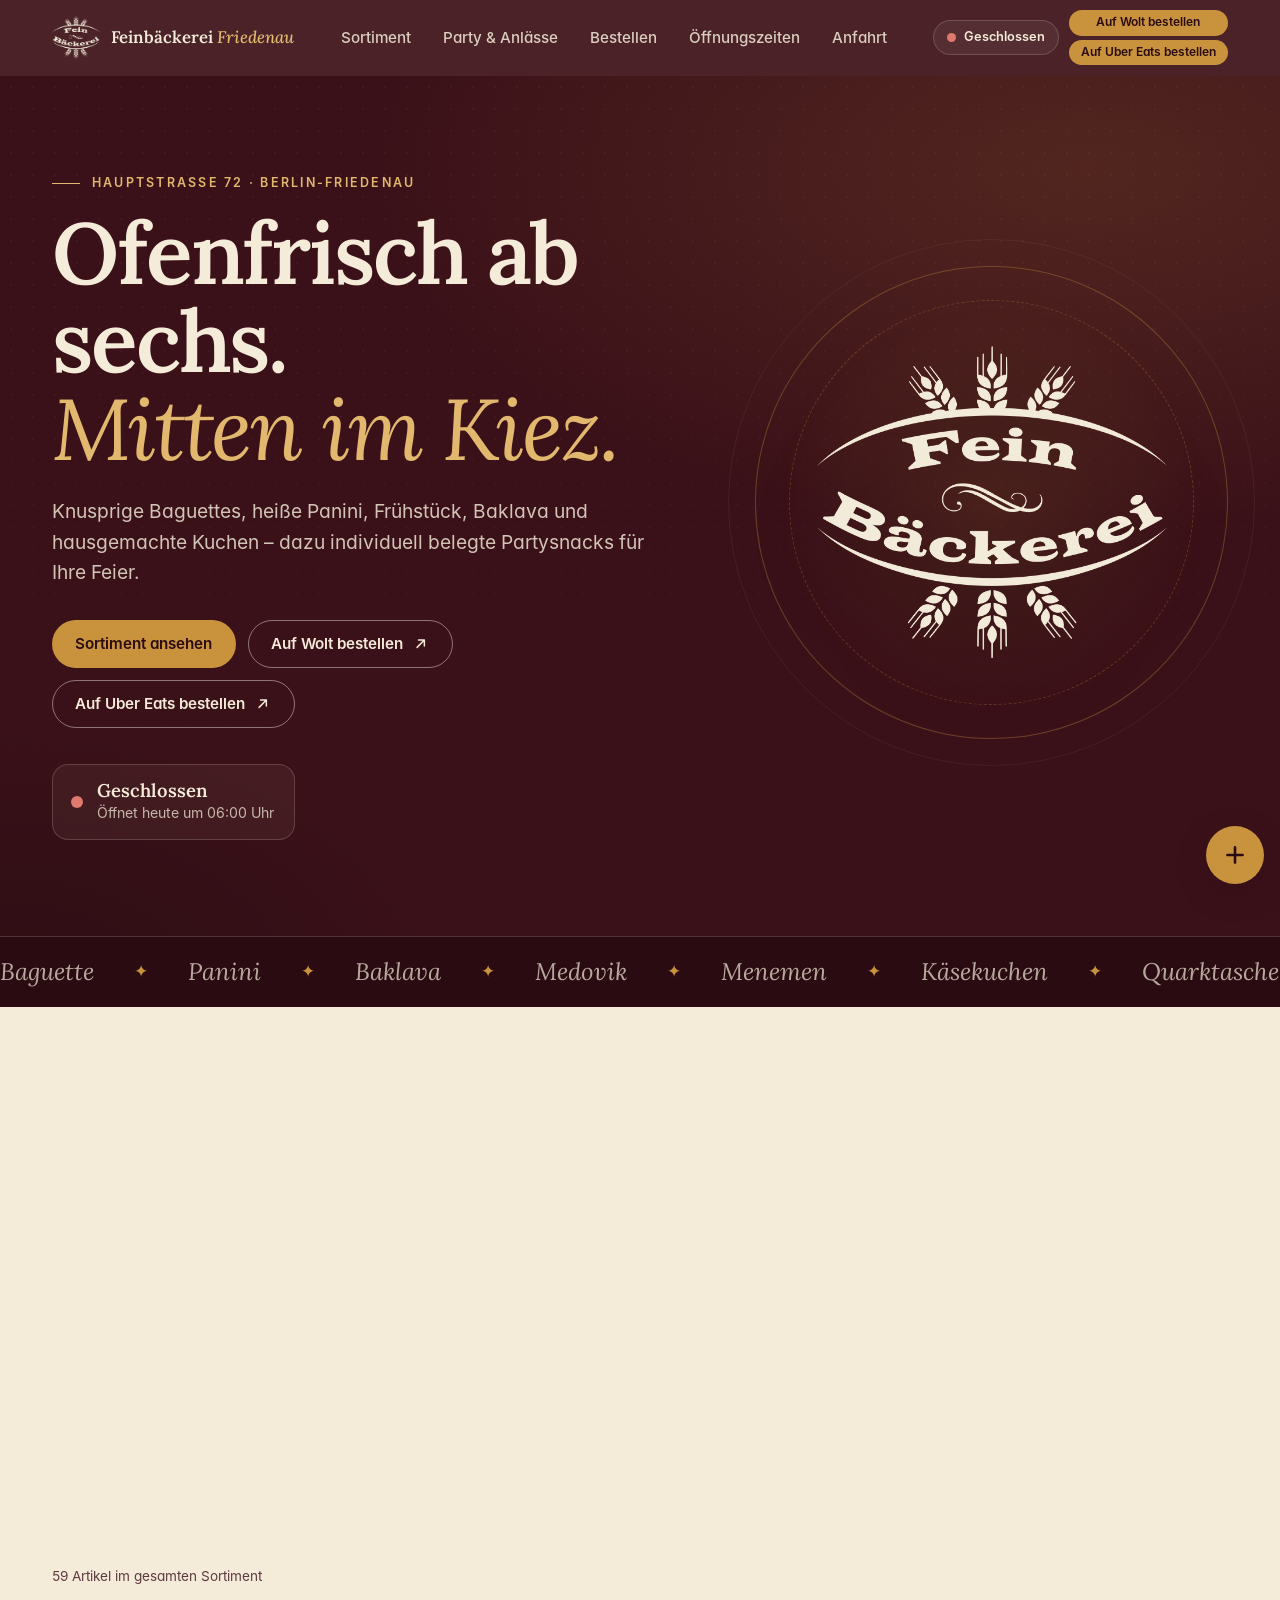
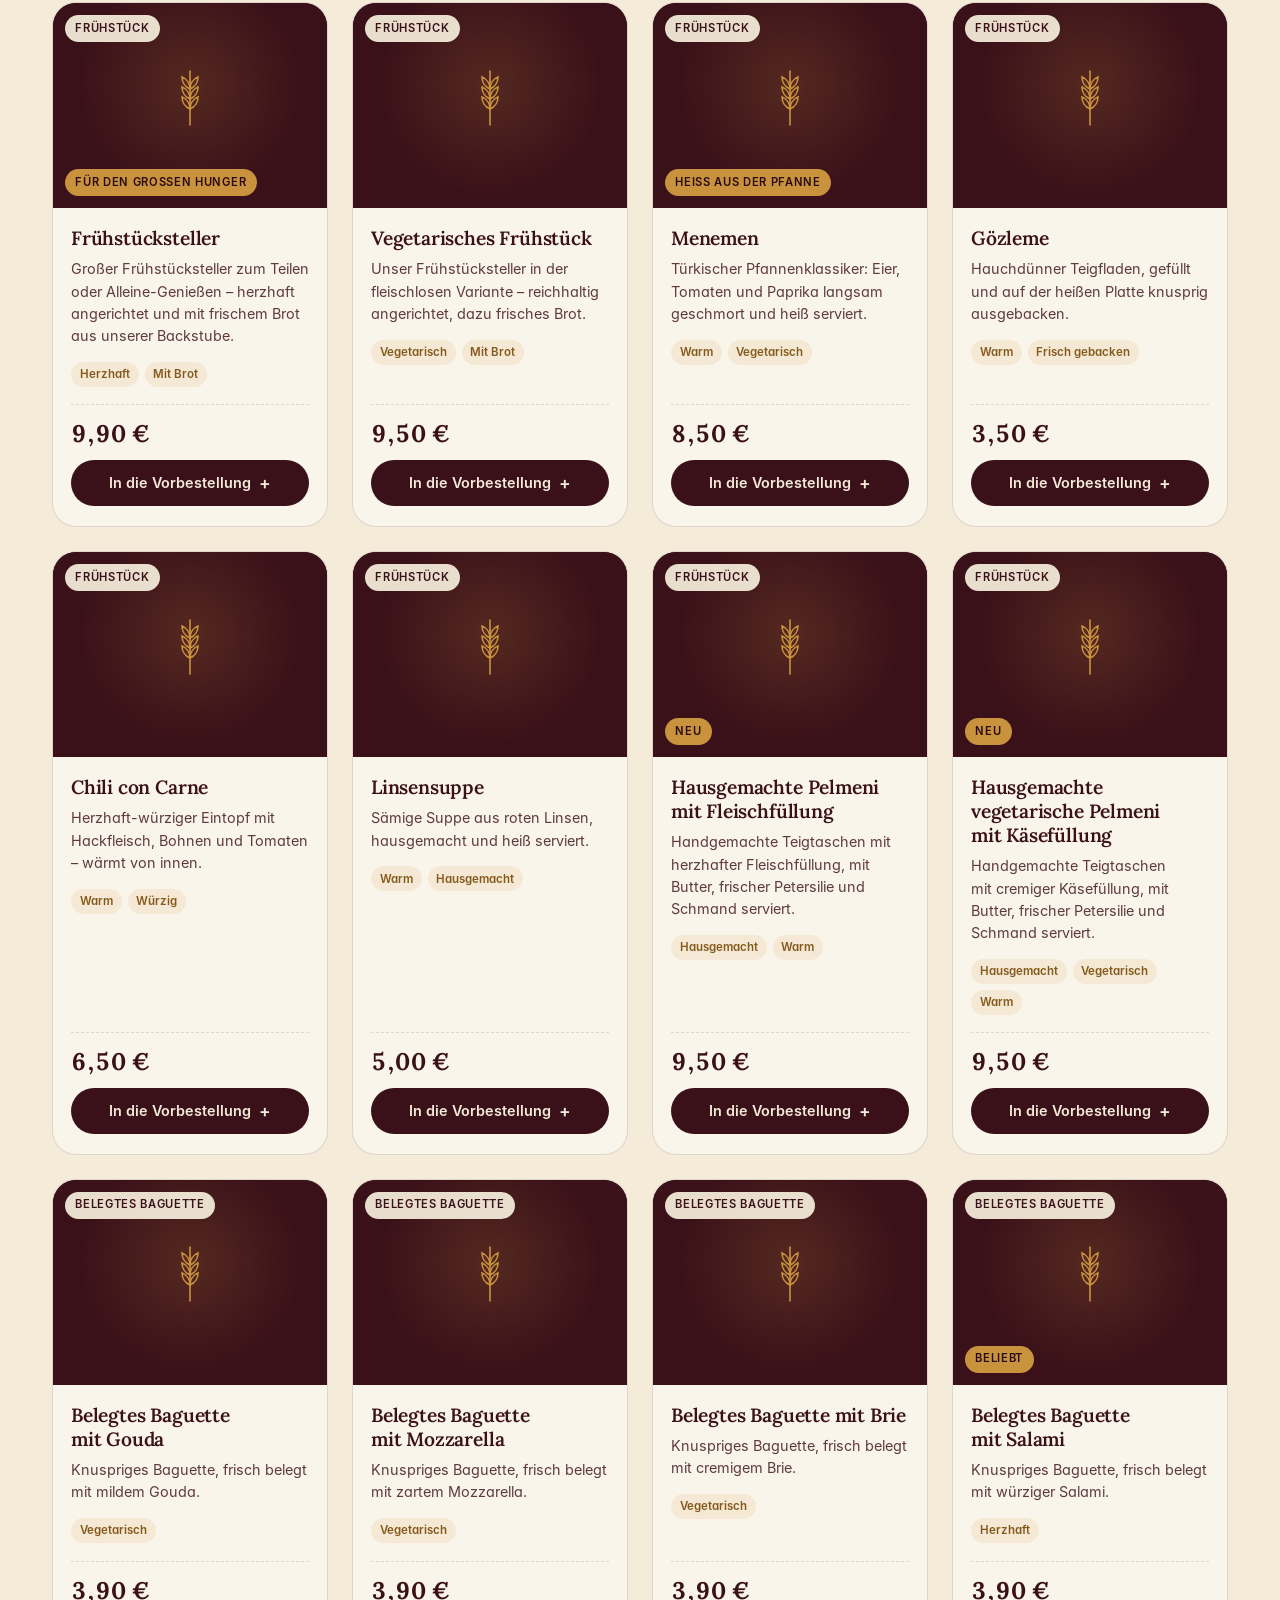
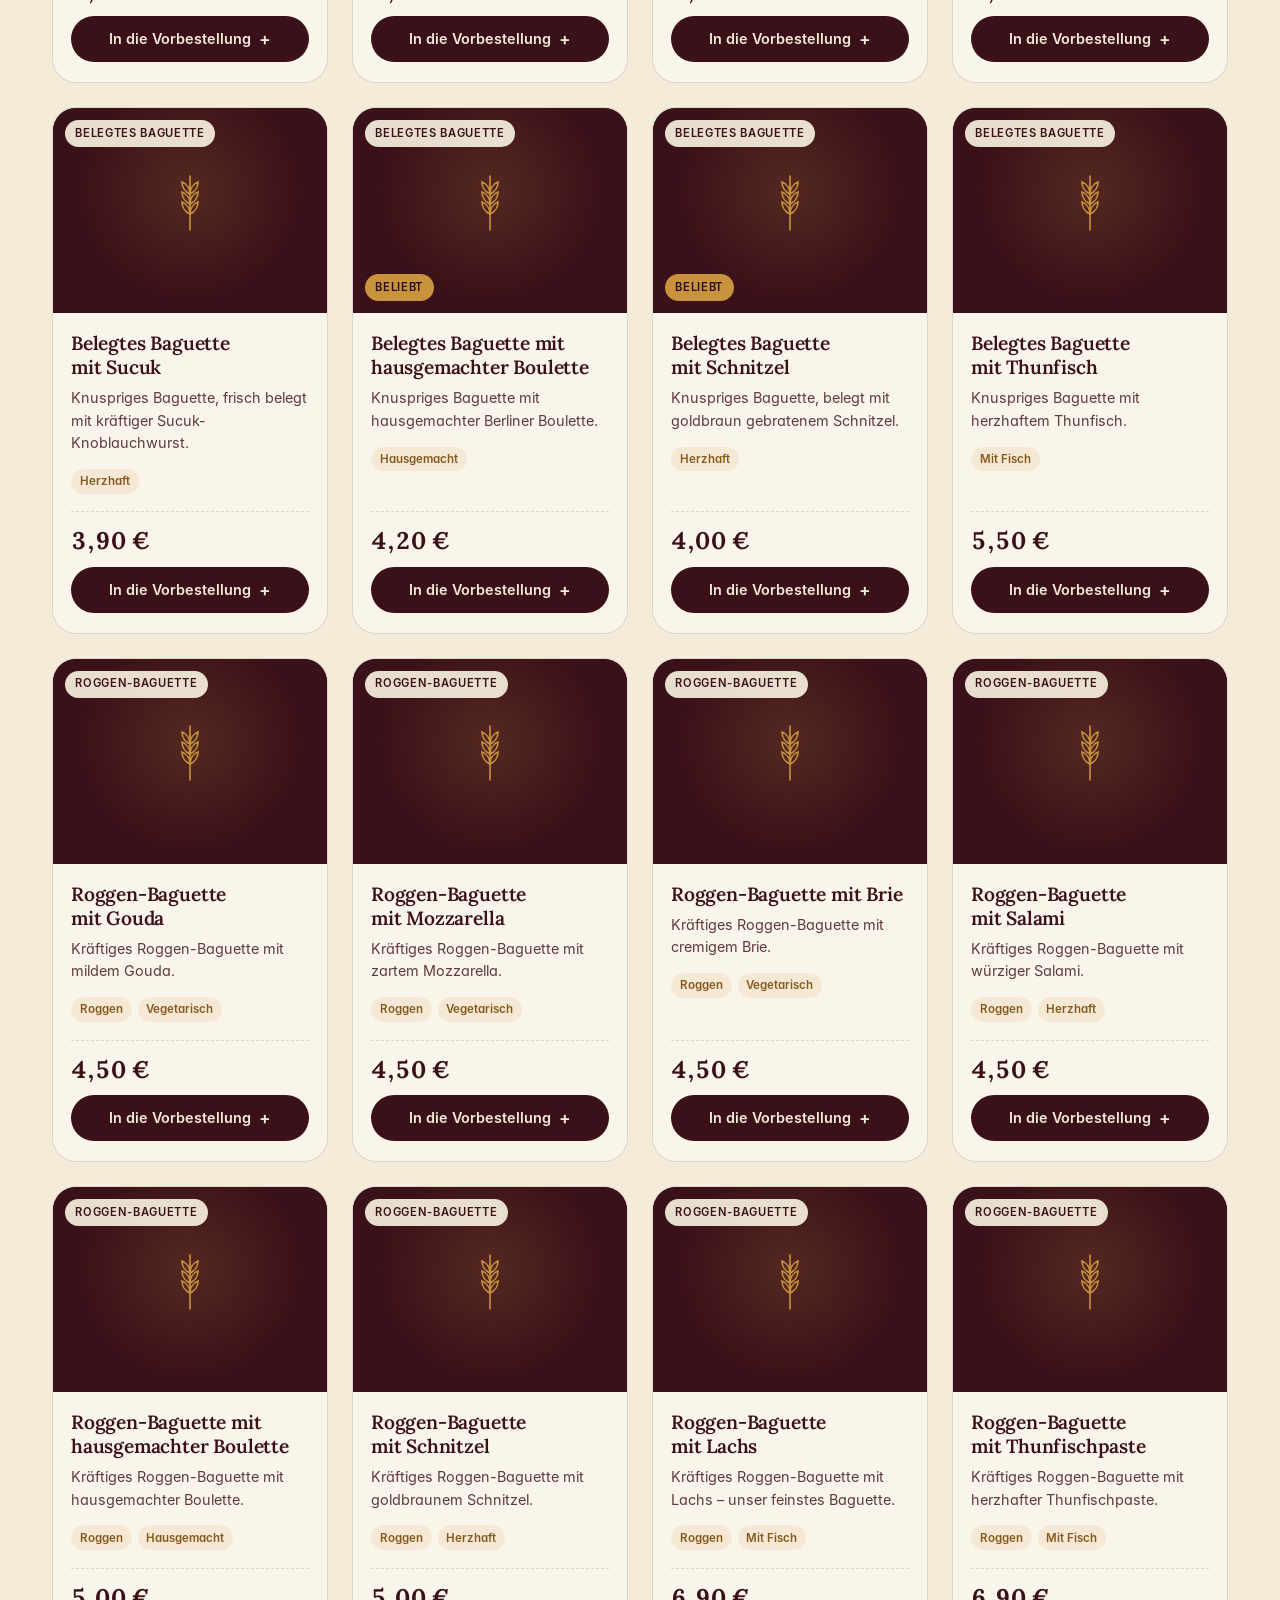
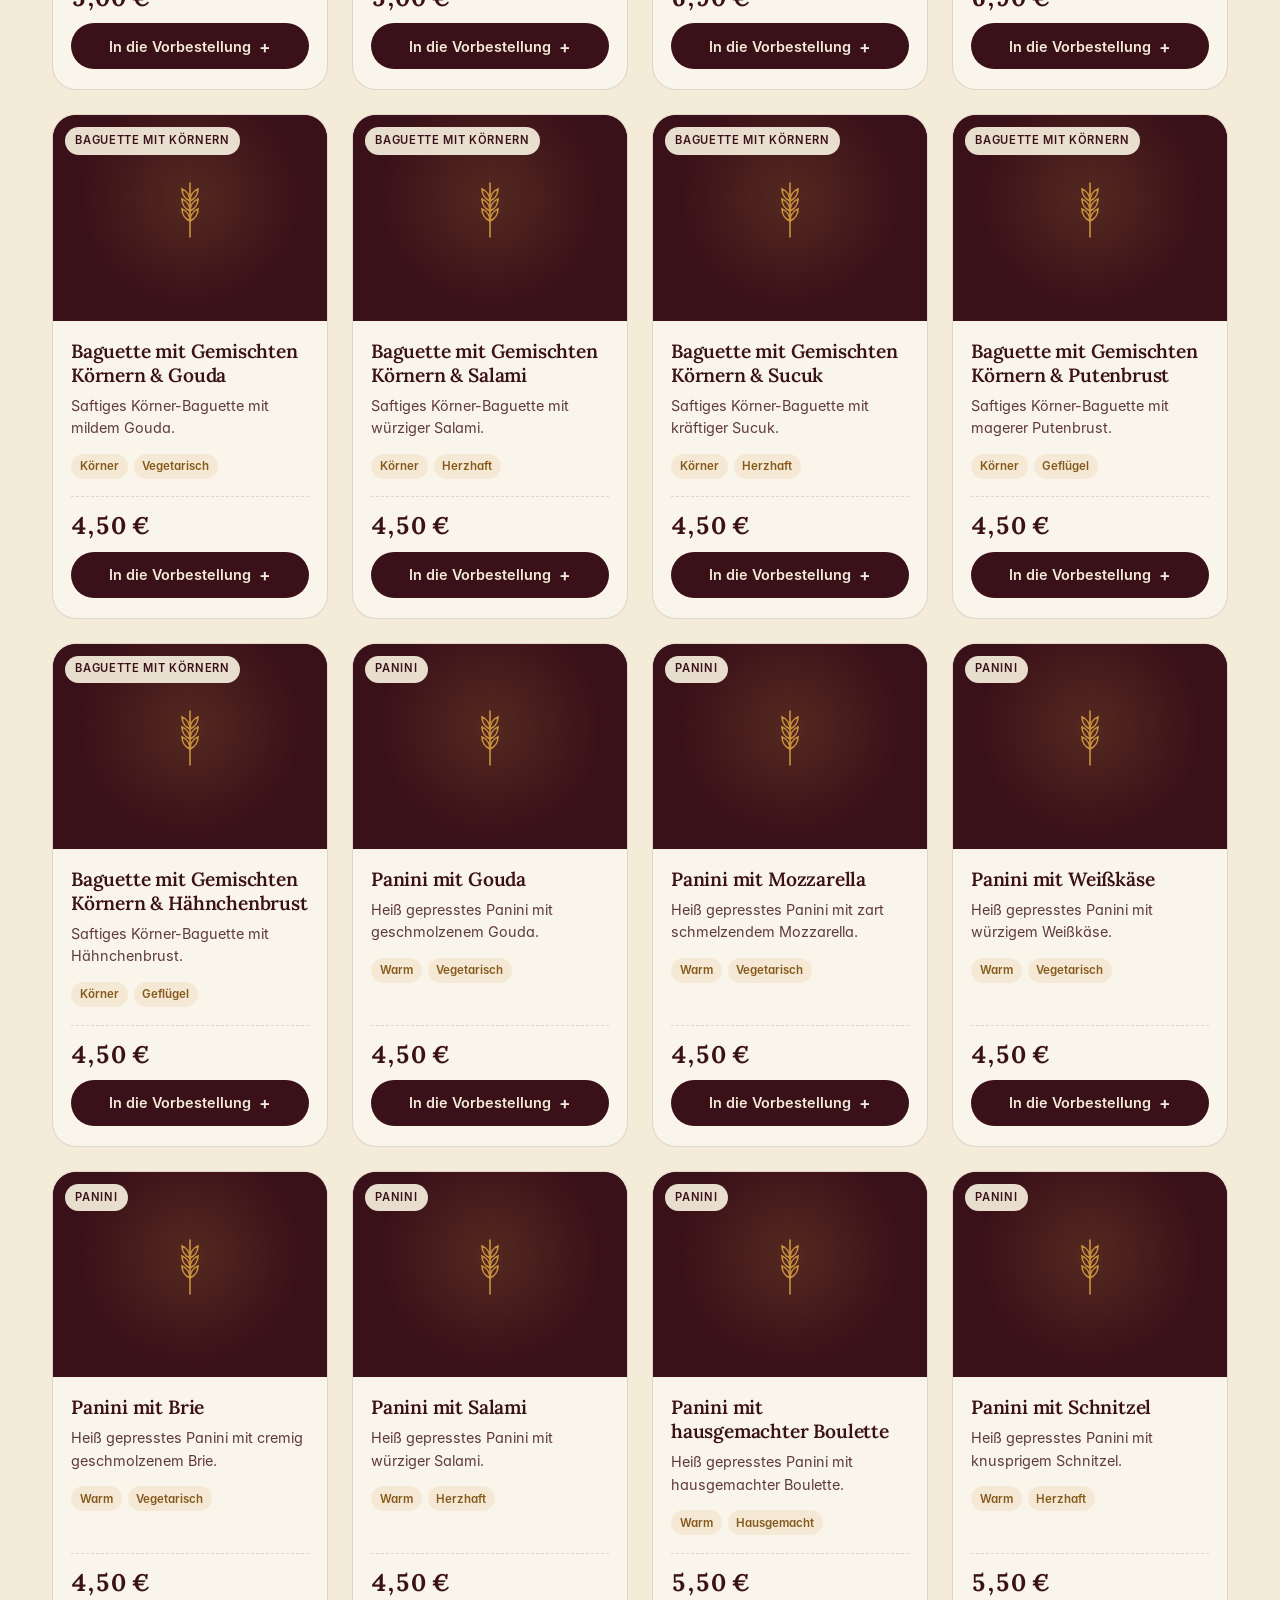
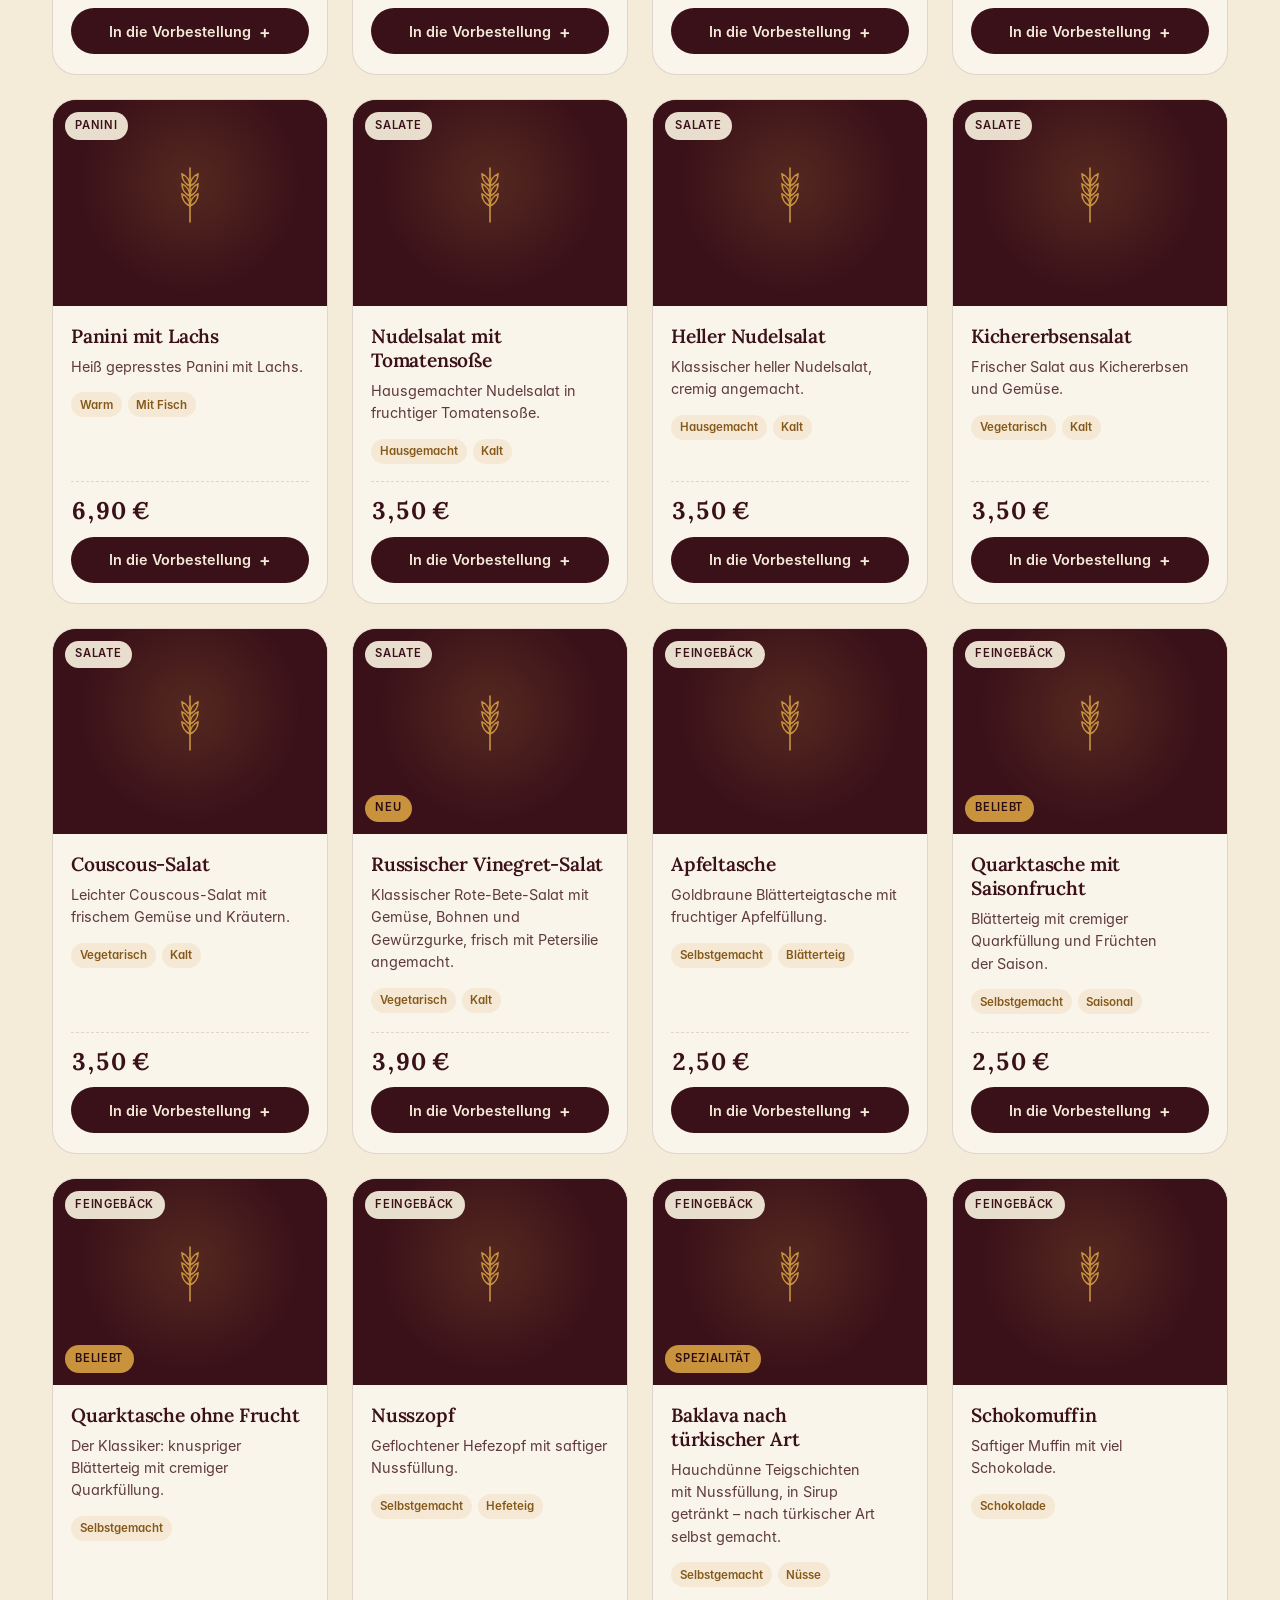
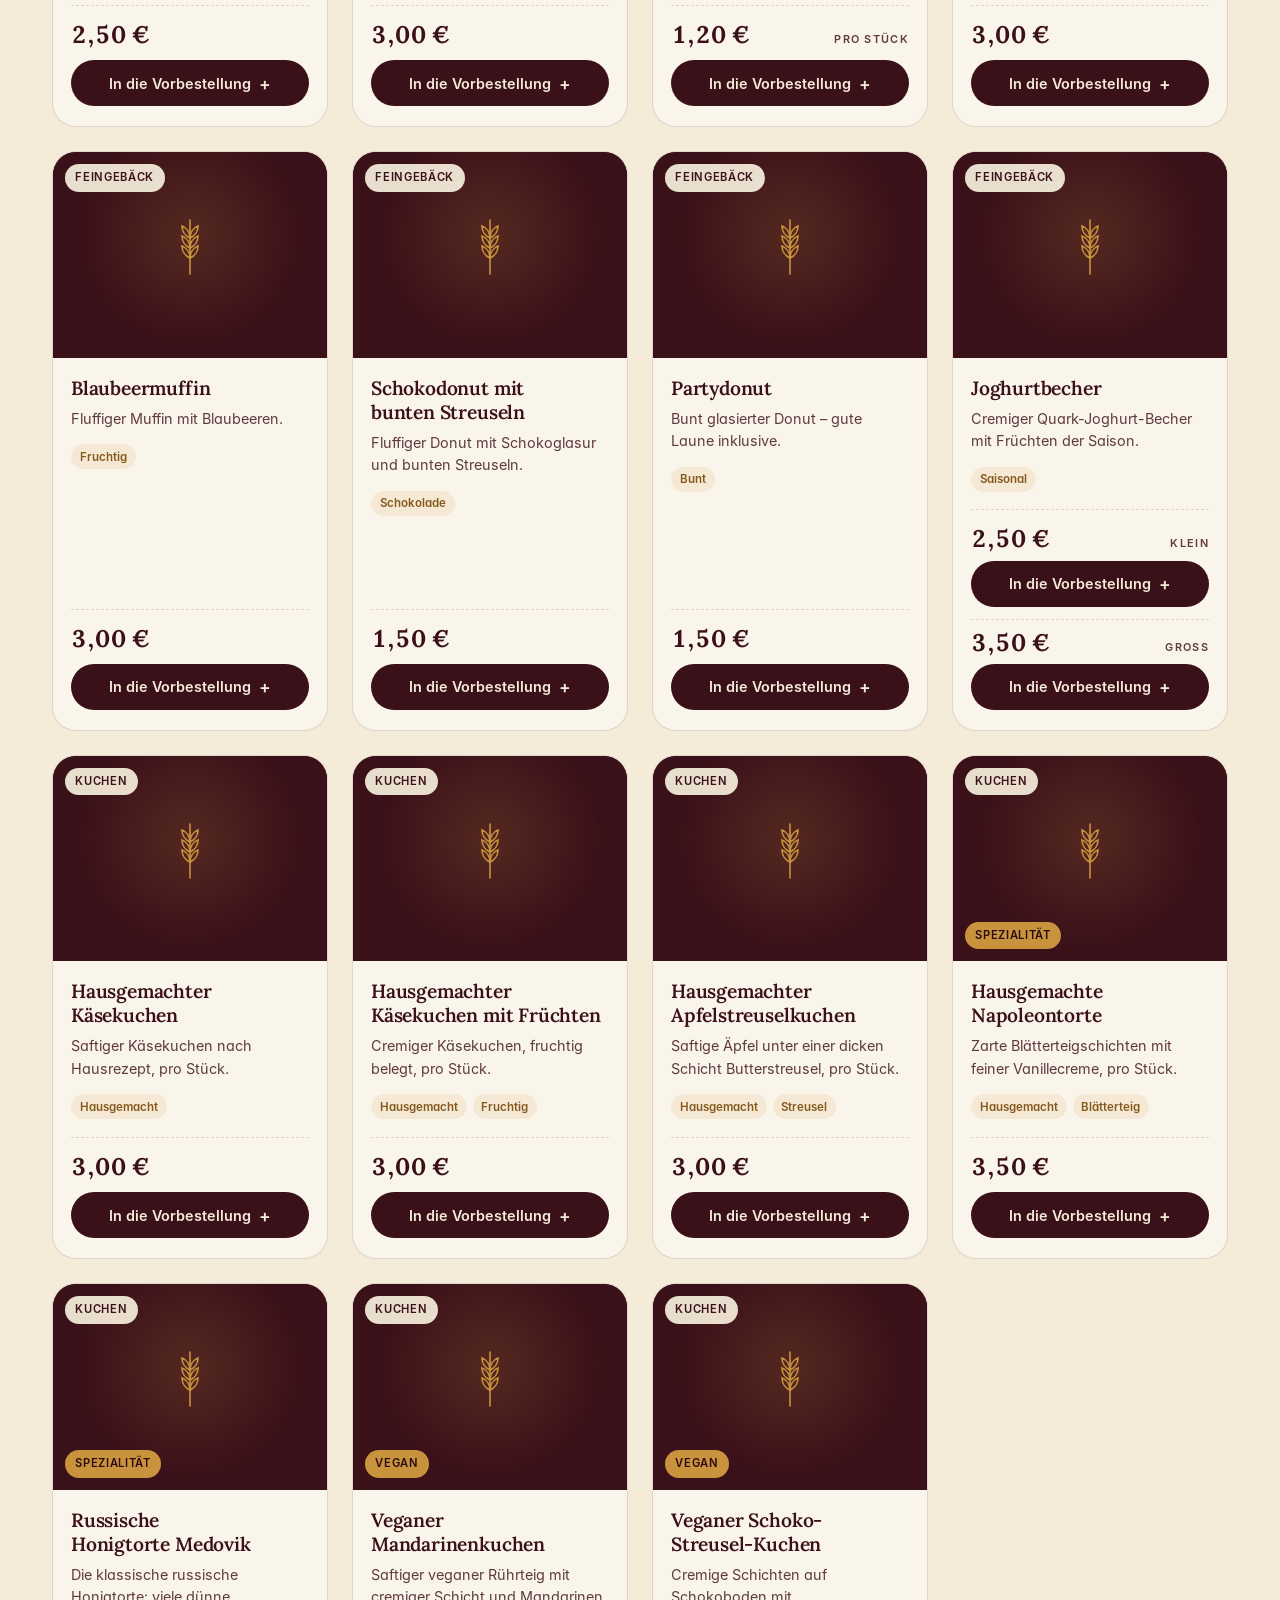
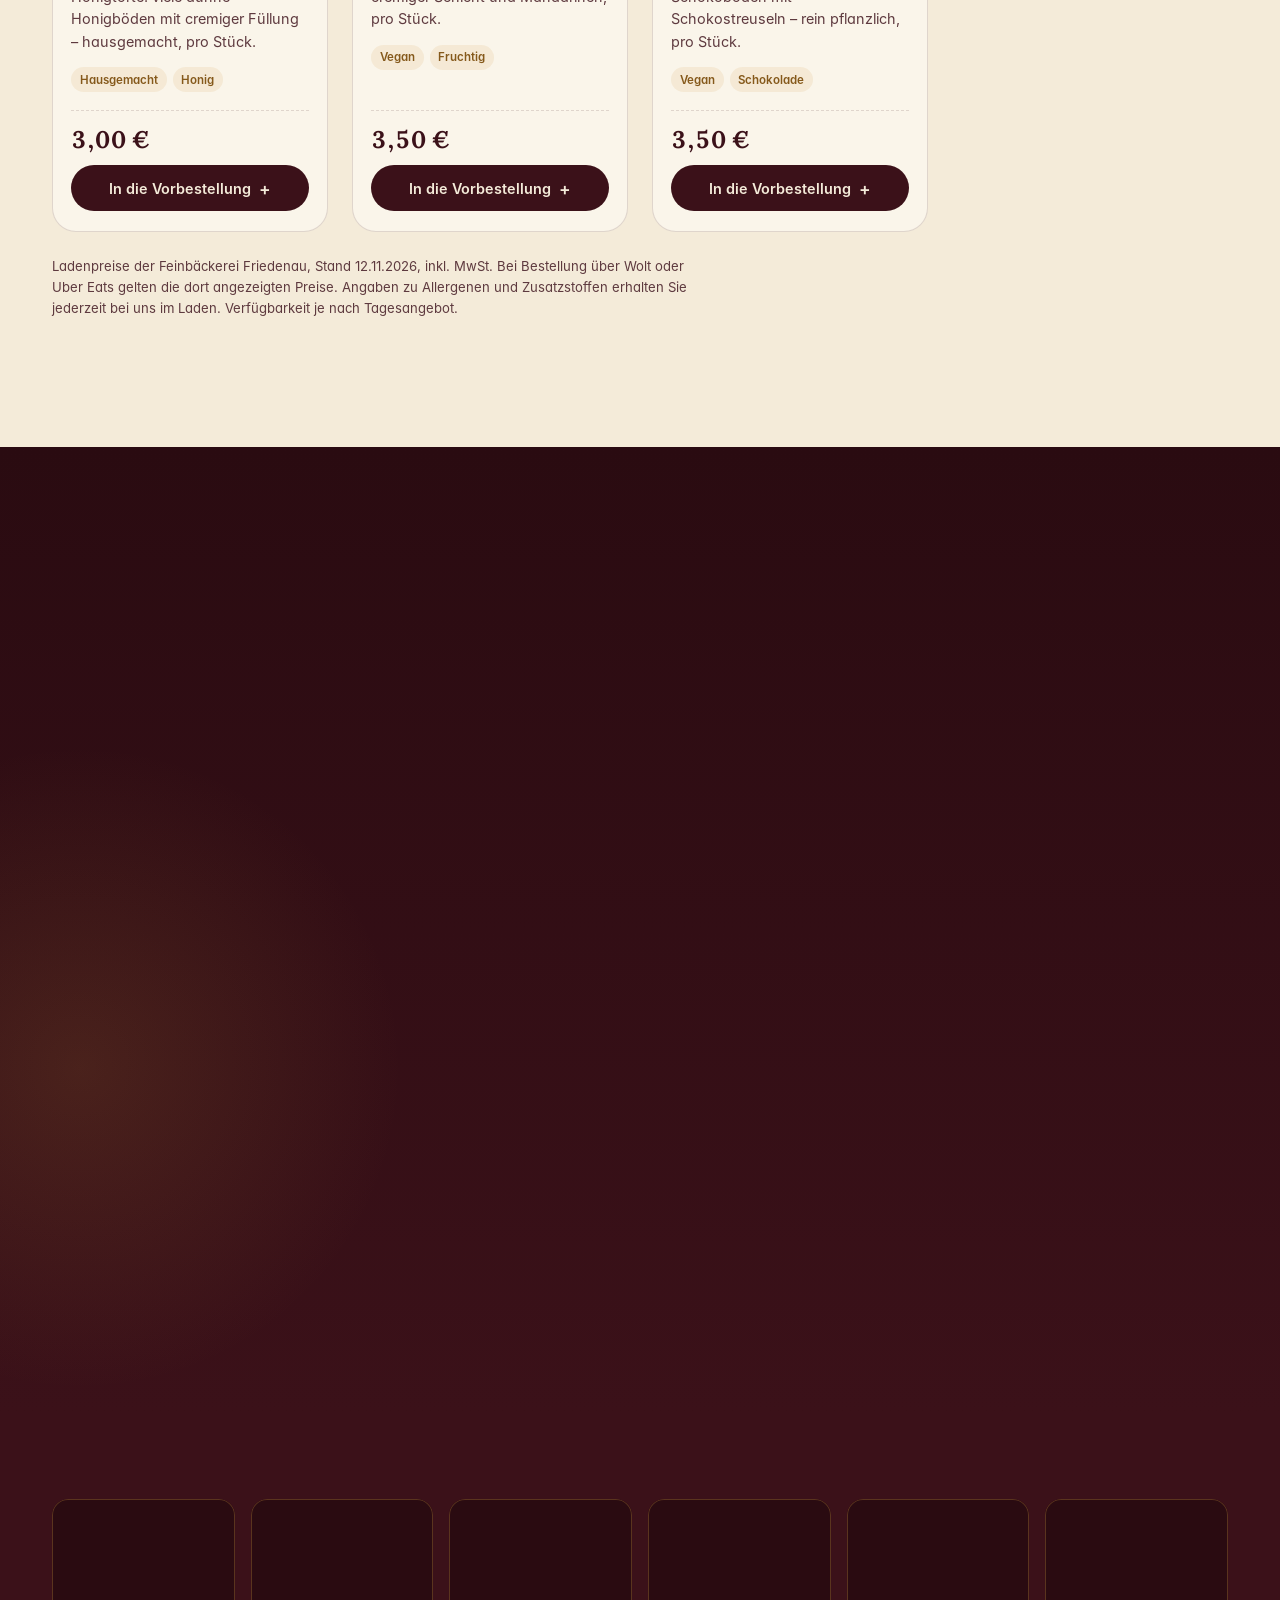
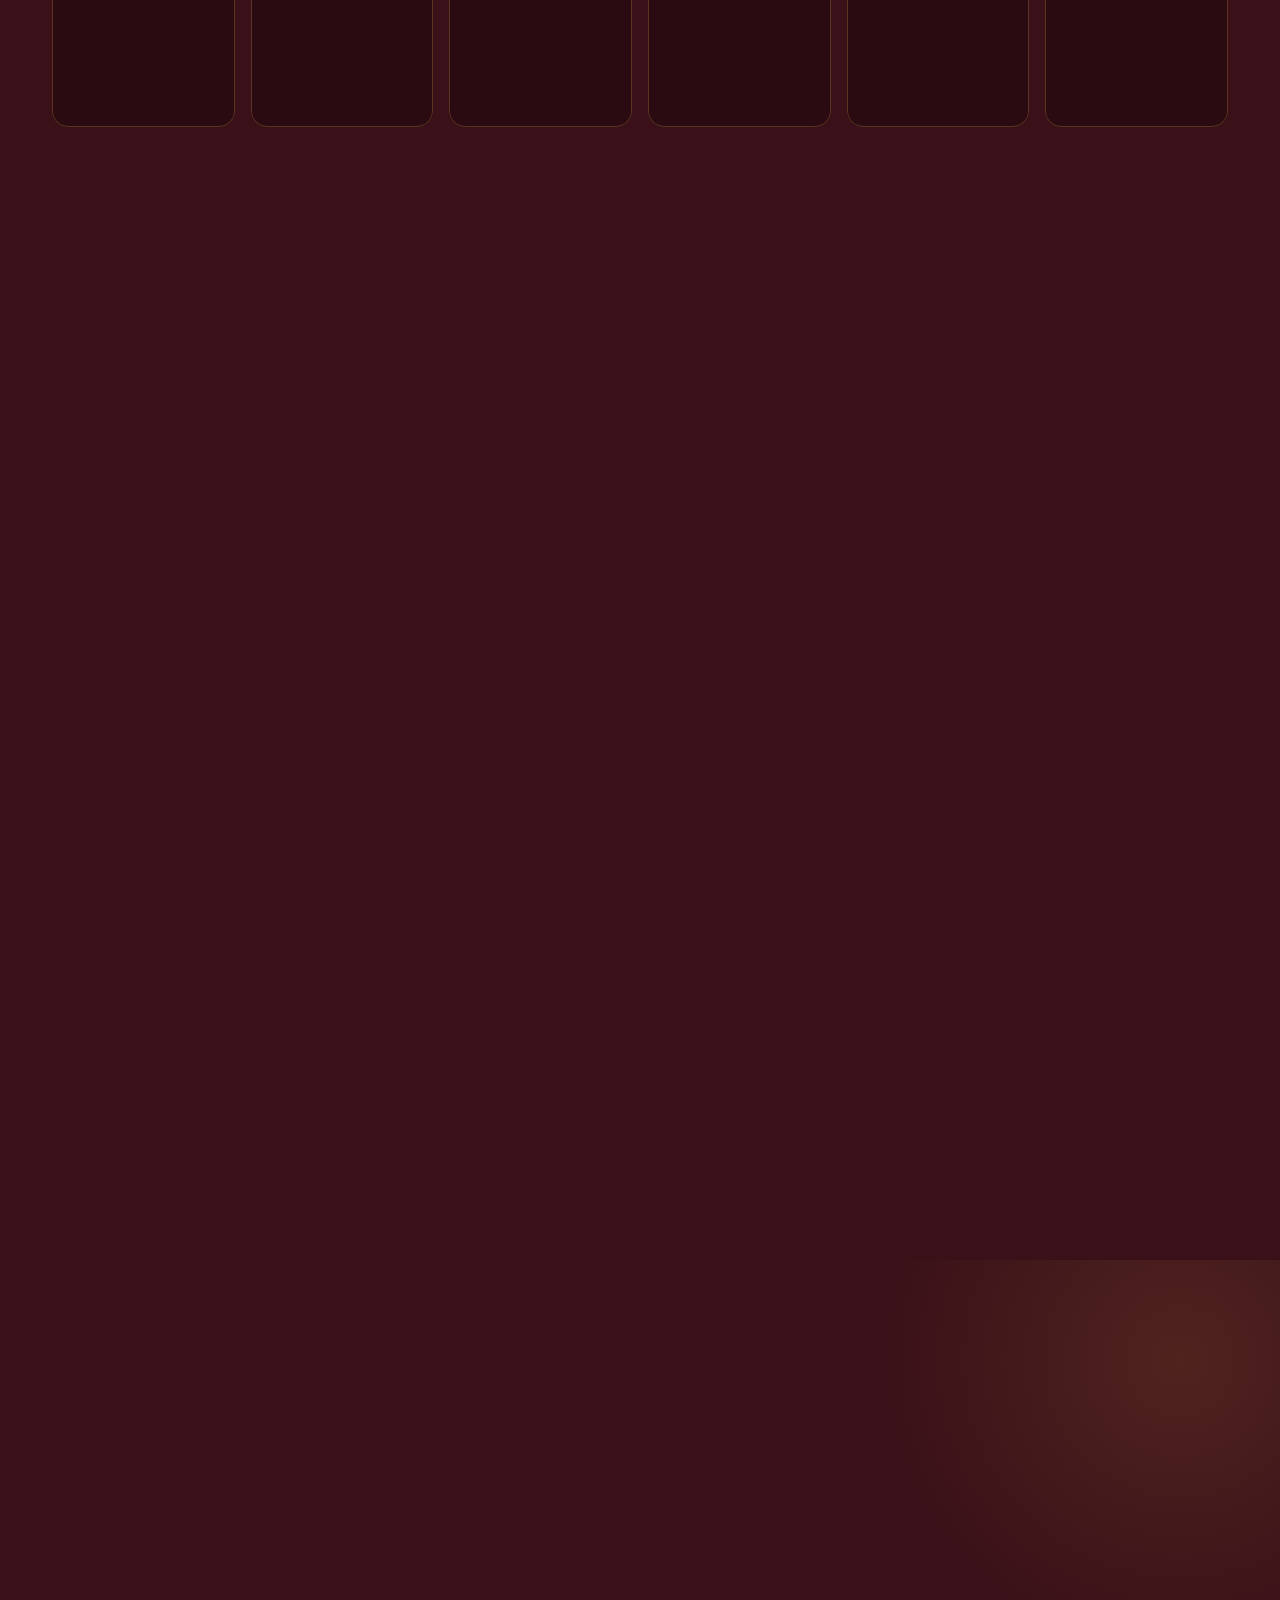
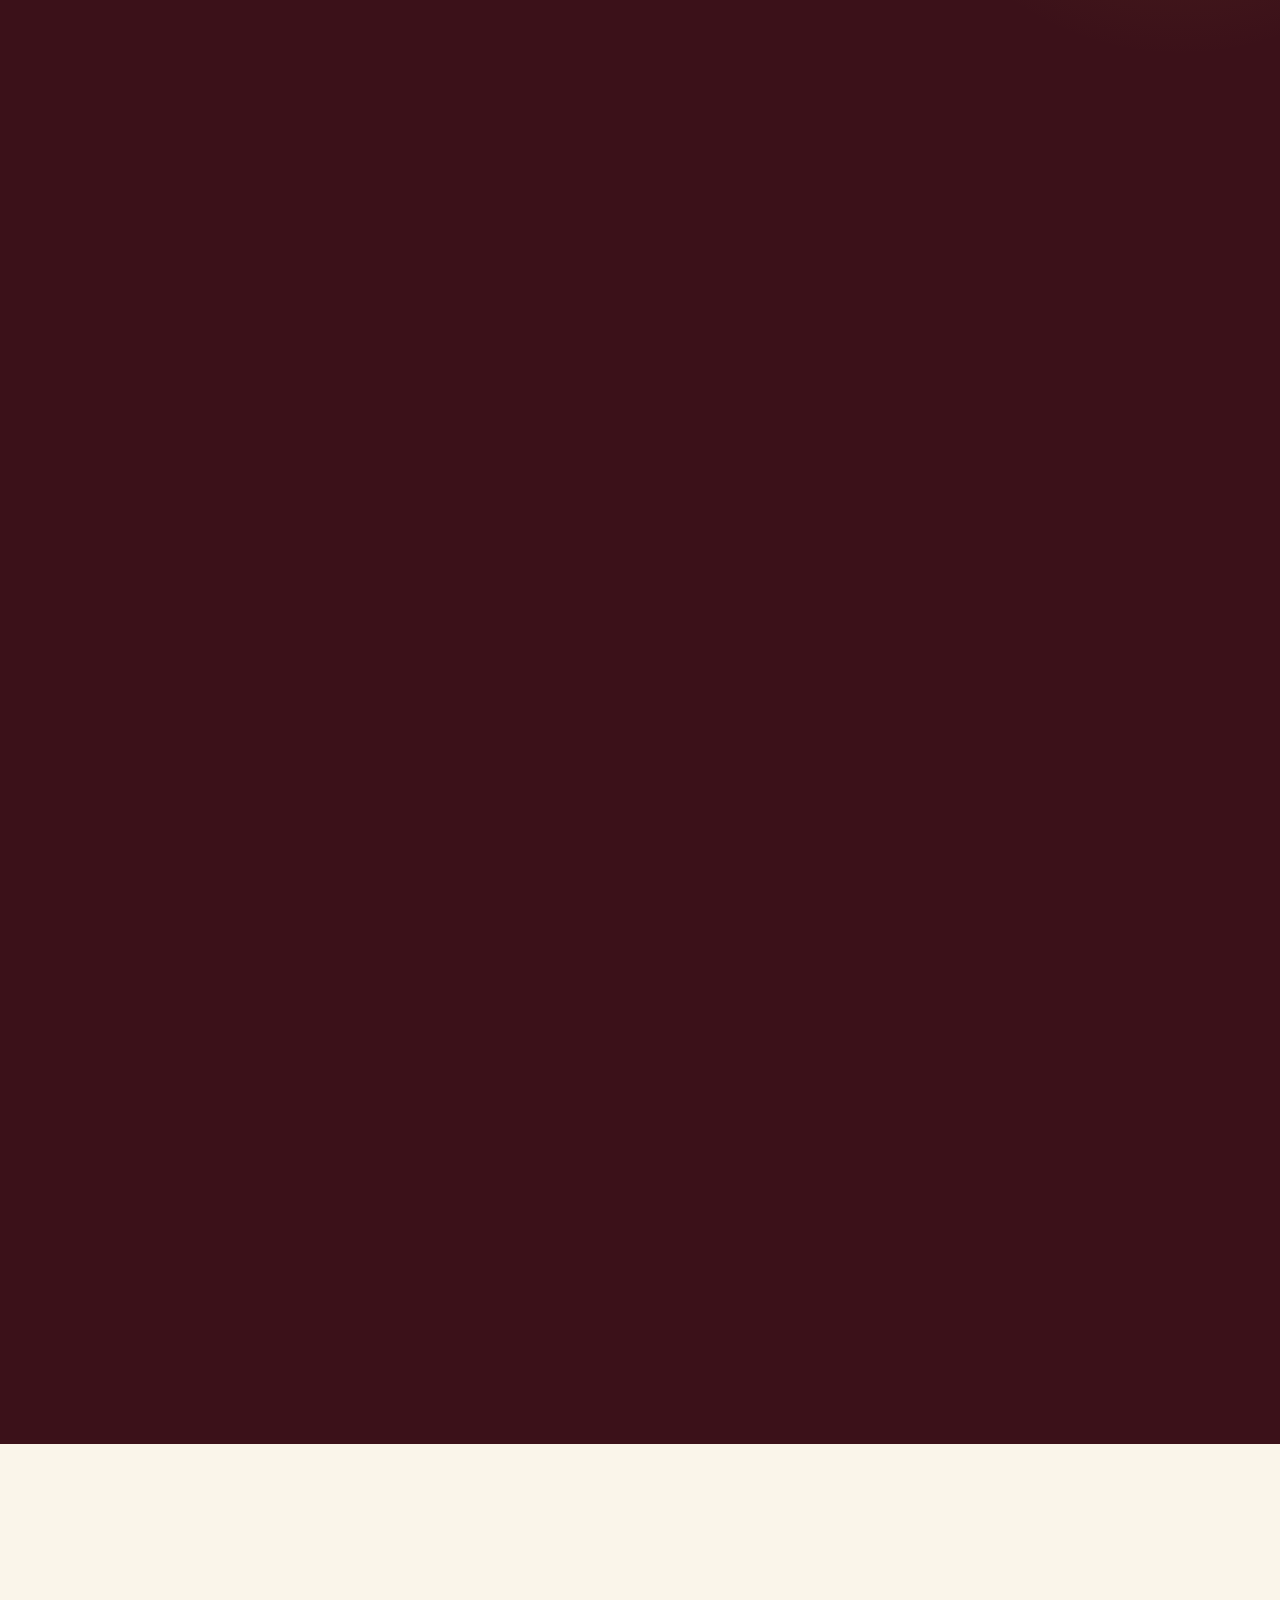
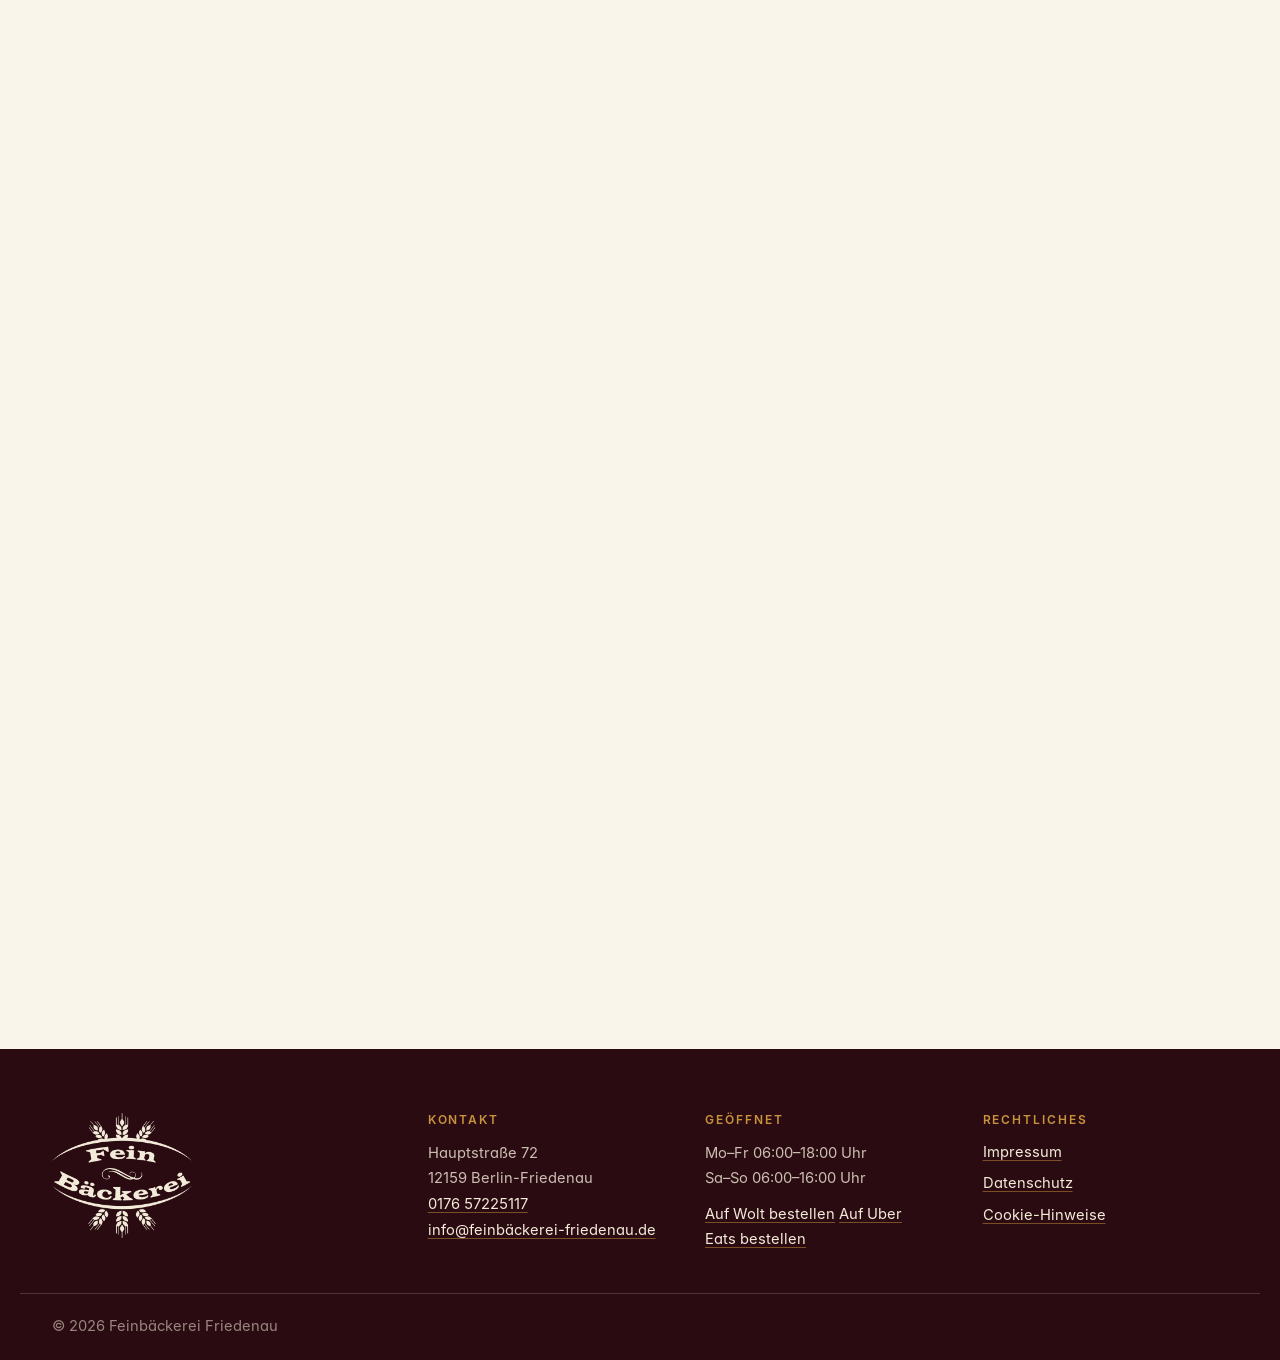
==== commit dbe6b5dd: "Add vegan mandarin cake and vegan chocolate crumble cake, €3.50 each (6af5ca9d64c7aebe6c4bd7cf)" ====
--- a/index.html
+++ b/index.html
@@ -22,9 +22,9 @@
   <meta property="og:image:width" content="1200">
   <meta property="og:image:height" content="630">
 
-  <link rel="icon" href="./favicon.ico" sizes="48x48">
-  <link rel="icon" href="./favicon-32.png" type="image/png" sizes="32x32">
-  <link rel="apple-touch-icon" href="./apple-touch-icon.png">
+  <link rel="icon" href="./favicon.ico?v=logo-bordeaux" sizes="16x16 32x32 48x48">
+  <link rel="icon" href="./favicon-32.png?v=logo-bordeaux" type="image/png" sizes="32x32">
+  <link rel="apple-touch-icon" href="./apple-touch-icon.png?v=logo-bordeaux">
   <link rel="manifest" href="./site.webmanifest">
 
   <link rel="preload" href="./assets/fonts/fbf-serif-var.woff" as="font" type="font/woff" crossorigin>
@@ -41,7 +41,6 @@
   "image": "https://feinbaeckerei-friedenau.de/assets/img/og-image.jpg",
   "logo": "https://feinbaeckerei-friedenau.de/assets/img/logo-bordeaux.png",
   "telephone": "+49 176 57225117",
-  "email": "info@feinbäckerei-friedenau.de",
   "priceRange": "€",
   "address": {
     "@type": "PostalAddress",
@@ -79,8 +78,7 @@
     }
   ],
   "sameAs": [
-    "https://wolt.com/de/deu/berlin/venue/feinbckerei-friedenau",
-    "https://www.ubereats.com/de/store/feinbackerei-friedenau/RZazOXINXJOKDFQxhTHb7A"
+    "https://wolt.com/de/deu/berlin/venue/feinbckerei-friedenau"
   ],
   "hasMenu": {
     "@type": "Menu",
@@ -690,6 +688,26 @@
               "price": "3.00",
               "priceCurrency": "EUR"
             }
+          },
+          {
+            "@type": "MenuItem",
+            "name": "Veganer Mandarinenkuchen",
+            "description": "Saftiger veganer Rührteig mit cremiger Schicht und Mandarinen, pro Stück.",
+            "offers": {
+              "@type": "Offer",
+              "price": "3.50",
+              "priceCurrency": "EUR"
+            }
+          },
+          {
+            "@type": "MenuItem",
+            "name": "Veganer Schoko-Streusel-Kuchen",
+            "description": "Cremige Schichten auf Schokoboden mit Schokostreuseln – rein pflanzlich, pro Stück.",
+            "offers": {
+              "@type": "Offer",
+              "price": "3.50",
+              "priceCurrency": "EUR"
+            }
           }
         ]
       }
@@ -792,17 +810,17 @@
         <header class="section-head reveal">
           <p class="eyebrow eyebrow-ink">Unser Sortiment</p>
           <h2 class="section-title" id="sortiment-title">Was heute aus dem Ofen kommt</h2>
-          <p class="section-lead">Alle <!-- GEN:count -->57<!-- /GEN:count --> Artikel aus unserer Backstube und Küche. Wählen Sie Ihre Favoriten aus – Ihre Auswahl landet mit Stückzahl automatisch in der Vorbestellung.</p>
+          <p class="section-lead">Alle <!-- GEN:count -->59<!-- /GEN:count --> Artikel aus unserer Backstube und Küche. Wählen Sie Ihre Favoriten aus – Ihre Auswahl landet mit Stückzahl automatisch in der Vorbestellung.</p>
         </header>
 
         <div class="toolbar reveal" id="toolbar">
           <div class="chips" role="group" aria-label="Nach Kategorie filtern" aria-controls="product-grid"><!-- GEN:filters -->
-            <button type="button" class="chip" data-filter="all" aria-pressed="true">Alle <span class="chip-count">57</span></button>
+            <button type="button" class="chip" data-filter="all" aria-pressed="true">Alle <span class="chip-count">59</span></button>
             <button type="button" class="chip" data-filter="fruehstueck" aria-pressed="false">Frühstück &amp; Warmes <span class="chip-count">8</span></button>
             <button type="button" class="chip" data-filter="broetchen" aria-pressed="false">Brot &amp; Brötchen <span class="chip-count">29</span></button>
             <button type="button" class="chip" data-filter="salate" aria-pressed="false">Salate <span class="chip-count">5</span></button>
             <button type="button" class="chip" data-filter="feingebaeck" aria-pressed="false">Süßes Feingebäck <span class="chip-count">10</span></button>
-            <button type="button" class="chip" data-filter="kuchen" aria-pressed="false">Kuchen &amp; Torten <span class="chip-count">5</span></button>
+            <button type="button" class="chip" data-filter="kuchen" aria-pressed="false">Kuchen &amp; Torten <span class="chip-count">7</span></button>
             <!-- /GEN:filters --></div>
           <div class="search">
             <label for="product-search" class="sr-only">Sortiment durchsuchen</label>
@@ -2194,6 +2212,54 @@
               </div>
             </article>
           </li>
+          <li class="product" data-cat="kuchen" data-search="veganer mandarinenkuchen  kuchen &amp; torten vegan fruchtig">
+            <article class="product-card" aria-labelledby="p-vegan-mandarinenkuchen">
+              <div class="product-media media-kuchen">
+                <img src="./assets/img/products/vegan-mandarinenkuchen.jpg" alt="Veganer Mandarinenkuchen" width="720" height="540" loading="lazy" decoding="async">
+                <span class="product-sub">Kuchen</span><span class="product-badge">Vegan</span>
+              </div>
+              <div class="product-body">
+                <h3 class="product-name" id="p-vegan-mandarinenkuchen">Veganer Mandarinenkuchen</h3>
+                <p class="product-desc">Saftiger veganer Rührteig mit cremiger Schicht und Mandarinen, pro Stück.</p>
+                <ul class="product-tags" aria-label="Merkmale"><li>Vegan</li><li>Fruchtig</li></ul>
+                <div class="product-foot">
+                  <p class="product-price"><data value="3.50">3,50&nbsp;€</data><span></span></p>
+                    <div class="qty" data-key="vegan-mandarinenkuchen" data-name="Veganer Mandarinenkuchen" data-price="3.50">
+                      <button type="button" class="btn btn-add" data-step="1">In die Vorbestellung <span aria-hidden="true">+</span><span class="sr-only">: Veganer Mandarinenkuchen</span></button>
+                      <div class="stepper" hidden>
+                        <button type="button" class="step" data-step="-1" aria-label="Eins weniger: Veganer Mandarinenkuchen">−</button>
+                        <output class="step-val" aria-live="polite" aria-label="Menge Veganer Mandarinenkuchen">0</output>
+                        <button type="button" class="step" data-step="1" aria-label="Eins mehr: Veganer Mandarinenkuchen">+</button>
+                      </div>
+                    </div>
+                </div>
+              </div>
+            </article>
+          </li>
+          <li class="product" data-cat="kuchen" data-search="veganer schoko-streusel-kuchen  kuchen &amp; torten vegan schokolade">
+            <article class="product-card" aria-labelledby="p-vegan-schokostreuselkuchen">
+              <div class="product-media media-kuchen">
+                <img src="./assets/img/products/vegan-schokostreuselkuchen.jpg" alt="Veganer Schoko-Streusel-Kuchen" width="720" height="540" loading="lazy" decoding="async">
+                <span class="product-sub">Kuchen</span><span class="product-badge">Vegan</span>
+              </div>
+              <div class="product-body">
+                <h3 class="product-name" id="p-vegan-schokostreuselkuchen">Veganer Schoko-Streusel-Kuchen</h3>
+                <p class="product-desc">Cremige Schichten auf Schokoboden mit Schokostreuseln – rein pflanzlich, pro Stück.</p>
+                <ul class="product-tags" aria-label="Merkmale"><li>Vegan</li><li>Schokolade</li></ul>
+                <div class="product-foot">
+                  <p class="product-price"><data value="3.50">3,50&nbsp;€</data><span></span></p>
+                    <div class="qty" data-key="vegan-schokostreuselkuchen" data-name="Veganer Schoko-Streusel-Kuchen" data-price="3.50">
+                      <button type="button" class="btn btn-add" data-step="1">In die Vorbestellung <span aria-hidden="true">+</span><span class="sr-only">: Veganer Schoko-Streusel-Kuchen</span></button>
+                      <div class="stepper" hidden>
+                        <button type="button" class="step" data-step="-1" aria-label="Eins weniger: Veganer Schoko-Streusel-Kuchen">−</button>
+                        <output class="step-val" aria-live="polite" aria-label="Menge Veganer Schoko-Streusel-Kuchen">0</output>
+                        <button type="button" class="step" data-step="1" aria-label="Eins mehr: Veganer Schoko-Streusel-Kuchen">+</button>
+                      </div>
+                    </div>
+                </div>
+              </div>
+            </article>
+          </li>
         <!-- /GEN:products --></ul>
 
         <div class="empty-state" id="empty-state" hidden>
@@ -2201,7 +2267,7 @@
           <button type="button" class="btn btn-outline btn-sm" id="reset-filter">Filter zurücksetzen</button>
         </div>
 
-        <p class="fineprint">Ladenpreise der Feinbäckerei Friedenau, Stand <!-- GEN:pricedate -->04.11.2026<!-- /GEN:pricedate -->, inkl. MwSt. Bei Bestellung über Wolt oder Uber Eats gelten die dort angezeigten Preise. Angaben zu Allergenen und Zusatzstoffen erhalten Sie jederzeit bei uns im Laden. Verfügbarkeit je nach Tagesangebot.</p>
+        <p class="fineprint">Ladenpreise der Feinbäckerei Friedenau, Stand <!-- GEN:pricedate -->12.11.2026<!-- /GEN:pricedate -->, inkl. MwSt. Bei Bestellung über Wolt oder Uber Eats gelten die dort angezeigten Preise. Angaben zu Allergenen und Zusatzstoffen erhalten Sie jederzeit bei uns im Laden. Verfügbarkeit je nach Tagesangebot.</p>
       </div>
     </section>
 
